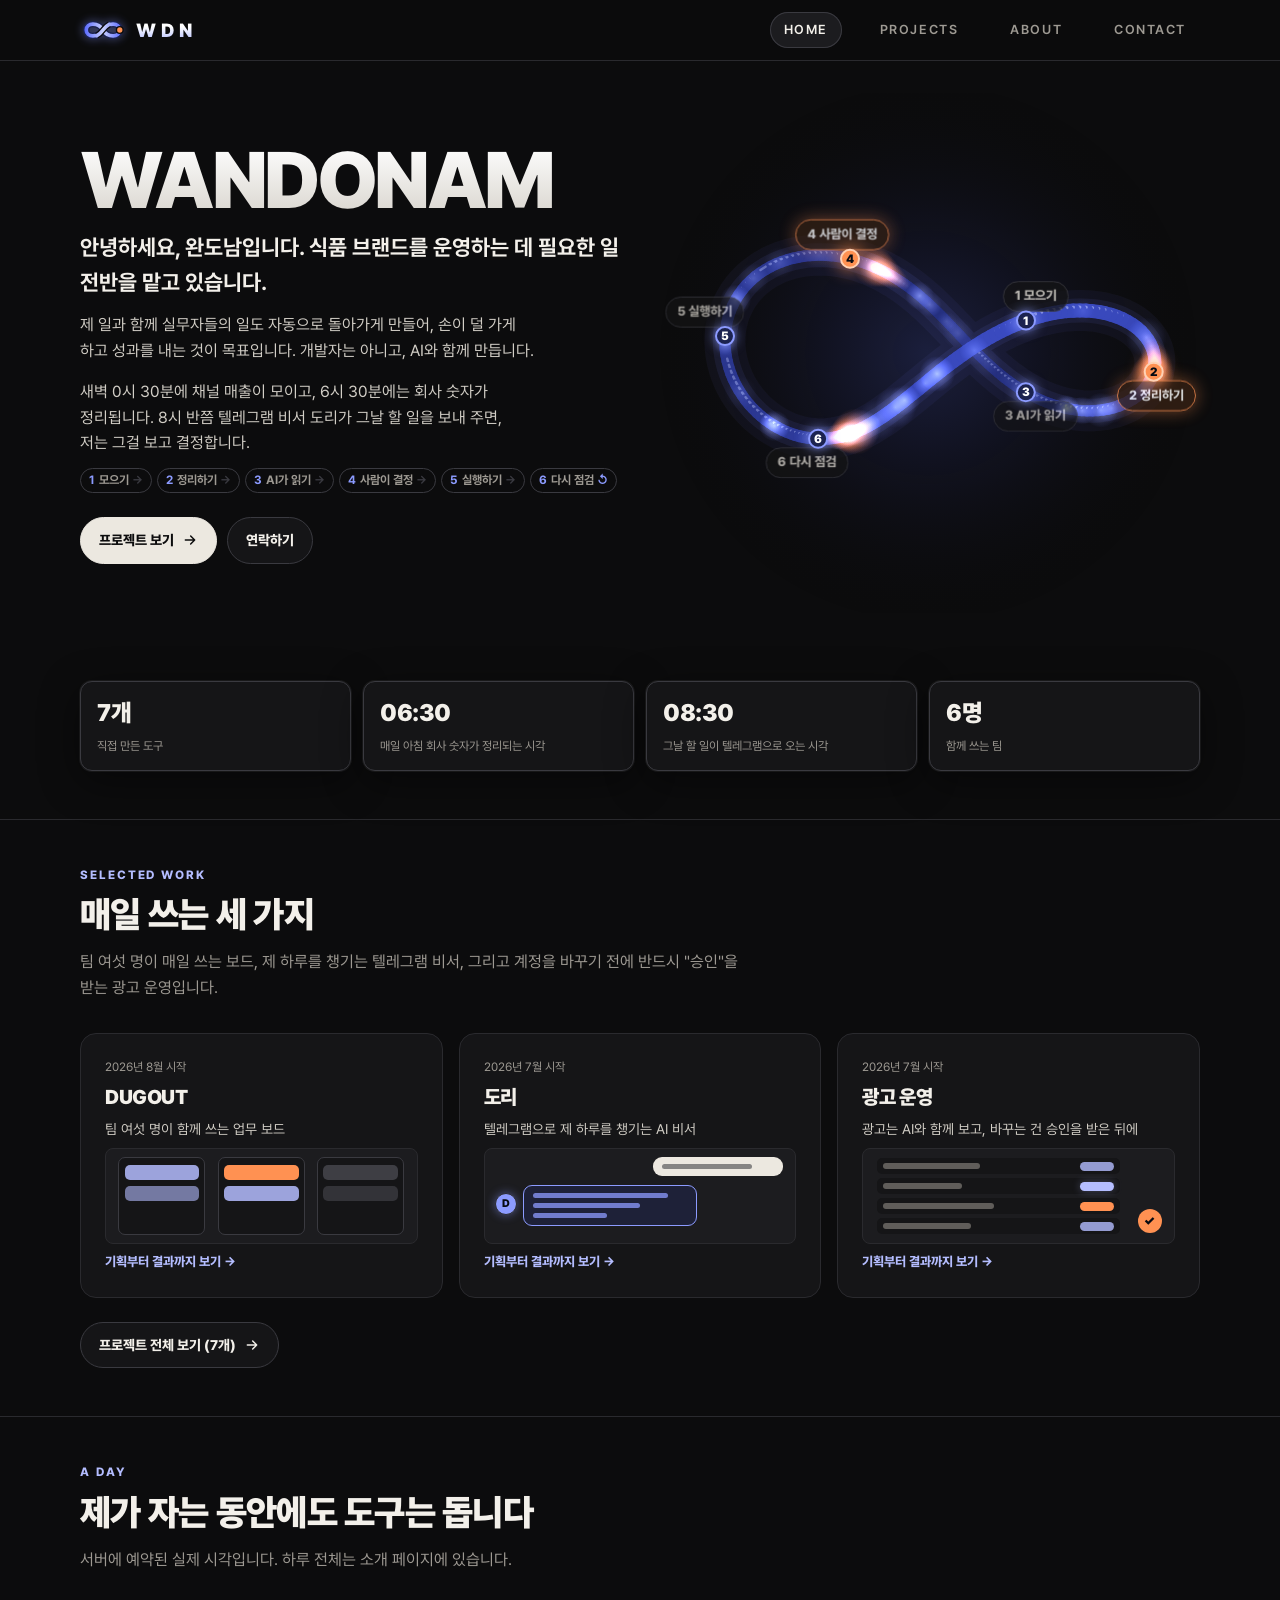
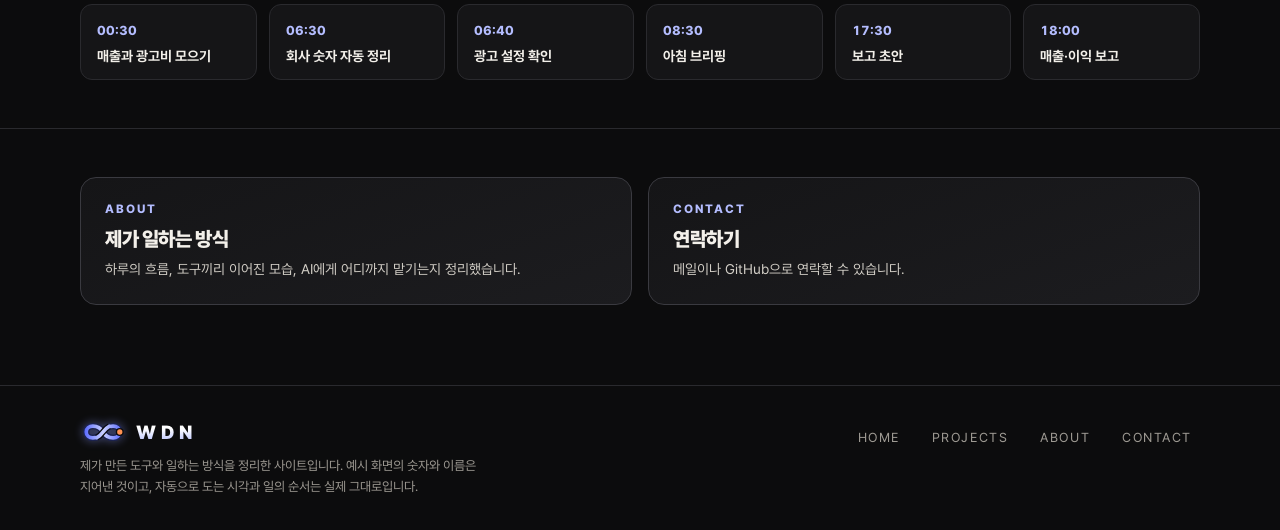
==== index.html @ c0c51a5b "메뉴와 섹션 표지, 단계 표지를 영어로 Co-Authored-By: Claude Fable 5.2 <noreply@anthropic.com>" ====
<!doctype html>
<html lang="ko">
<head>
<meta charset="utf-8">
<meta name="viewport" content="width=device-width, initial-scale=1">
<title>WANDONAM · 완도남</title>
<meta name="description" content="식품 브랜드의 운영 전반을 맡아, AI와 함께 실무자들의 일을 자동으로 돌아가게 만드는 완도남입니다">
<meta property="og:title" content="WANDONAM · 완도남">
<meta property="og:description" content="식품 브랜드의 운영 전반을 맡아, AI와 함께 실무자들의 일을 자동으로 돌아가게 만드는 완도남입니다">
<meta property="og:type" content="website">
<meta property="og:locale" content="ko_KR">
<meta name="theme-color" content="#0C0C0D">
<meta name="robots" content="noindex, nofollow">
<link rel="icon" href="data:image/svg+xml,%3Csvg%20xmlns%3D%22%68ttp%3A%2F%2Fwww%2Ew3%2Eorg%2F2000%2Fsvg%22%20viewBox%3D%220%20-7%2040%2038%22%3E%3Cpath%20d%3D%22M20%2012%20C24%205.2%2034.6%205.2%2034.6%2012%20C34.6%2018.8%2024%2018.8%2020%2012%20C16%205.2%205.4%205.2%205.4%2012%20C5.4%2018.8%2016%2018.8%2020%2012%20Z%22%20fill%3D%22none%22%20stroke%3D%22%237E8CFF%22%20stroke-width%3D%225%22%20stroke-linejoin%3D%22round%22%2F%3E%3Cpath%20d%3D%22M14.6%2016.9%20C17%2015.6%2018.6%2014%2020%2012%20C21.4%2010%2023%208.4%2025.4%207.1%22%20fill%3D%22none%22%20stroke%3D%22%230C0C0D%22%20stroke-width%3D%227%22%2F%3E%3Cpath%20d%3D%22M14.6%2016.9%20C17%2015.6%2018.6%2014%2020%2012%20C21.4%2010%2023%208.4%2025.4%207.1%22%20fill%3D%22none%22%20stroke%3D%22%23AEB8FF%22%20stroke-width%3D%225%22%20stroke-linecap%3D%22round%22%2F%3E%3Ccircle%20cx%3D%2234.6%22%20cy%3D%2212%22%20r%3D%224%22%20fill%3D%22%23FF9152%22%2F%3E%3C%2Fsvg%3E">
<link rel="stylesheet" href="assets/site.css">
</head>
<body>
<script>document.documentElement.classList.add('js');</script>
<a class="skip" href="#main">본문으로 건너뛰기</a>
<header class="top">
  <div class="wrap">
    <a class="logo" href="index.html" aria-label="WDN 홈"><span class="logo-mark"><svg class="mark" viewBox="0 0 40 24" aria-hidden="true" focusable="false"><defs><linearGradient id="lgh" x1="4" y1="0" x2="36" y2="0" gradientUnits="userSpaceOnUse"><stop offset="0" stop-color="#5B6BFF"/><stop offset=".5" stop-color="#C9D0FF"/><stop offset="1" stop-color="#5B6BFF"/></linearGradient></defs><path d="M20 12 C24 5.2 34.6 5.2 34.6 12 C34.6 18.8 24 18.8 20 12 C16 5.2 5.4 5.2 5.4 12 C5.4 18.8 16 18.8 20 12 Z" fill="none" stroke="#1C2350" stroke-width="5.6" stroke-linejoin="round"/><path d="M20 12 C24 5.2 34.6 5.2 34.6 12 C34.6 18.8 24 18.8 20 12 C16 5.2 5.4 5.2 5.4 12 C5.4 18.8 16 18.8 20 12 Z" fill="none" stroke="url(#lgh)" stroke-width="3.2" stroke-linejoin="round"/><path d="M14.6 16.9 C17 15.6 18.6 14 20 12 C21.4 10 23 8.4 25.4 7.1" fill="none" stroke="#0C0C0D" stroke-width="5.4" stroke-linecap="butt"/><path d="M14.6 16.9 C17 15.6 18.6 14 20 12 C21.4 10 23 8.4 25.4 7.1" fill="none" stroke="url(#lgh)" stroke-width="3.2" stroke-linecap="round"/><circle class="dot" cx="34.6" cy="12" r="2.9" fill="#FF9152" stroke="#0C0C0D" stroke-width="1.2"/></svg></span><b class="logo-word">WDN</b></a>
    <button class="nav-toggle" id="navToggle" type="button" aria-label="메뉴 열기" aria-expanded="false" aria-controls="siteNav"><span></span><span></span><span></span></button>
    <nav class="site-nav" id="siteNav" aria-label="사이트 메뉴"><a href="index.html" aria-current="page" lang="en">HOME</a><a href="projects.html" lang="en">PROJECTS</a><a href="about.html" lang="en">ABOUT</a><a href="contact.html" lang="en">CONTACT</a></nav>
  </div>
</header>
<main id="main">

<section class="home-hero">
  <div class="wrap">
    <div>
      <h1>WANDONAM</h1>
      <p class="hero-sub">안녕하세요, 완도남입니다. 식품 브랜드를 운영하는 데 필요한 일 전반을 맡고 있습니다.</p>
      <p class="hero-goal">제 일과 함께 실무자들의 일도 자동으로 돌아가게 만들어, 손이 덜 가게 하고 성과를 내는 것이 목표입니다. 개발자는 아니고, AI와 함께 만듭니다.</p>
      <p class="lede">새벽 0시 30분에 채널 매출이 모이고, 6시 30분에는 회사 숫자가 정리됩니다. 8시 반쯤 텔레그램 비서 도리가 그날 할 일을 보내 주면, 저는 그걸 보고 결정합니다.</p>
      <div class="loop-steps" aria-label="일의 순환 단계"><span><b>1</b>모으기</span><span><b>2</b>정리하기</span><span><b>3</b>AI가 읽기</span><span><b>4</b>사람이 결정</span><span><b>5</b>실행하기</span><span><b>6</b>다시 점검</span></div>
      <div class="btn-row">
        <a class="cta pri" href="projects.html">프로젝트 보기 <svg viewBox="0 0 24 24"><path d="M5 12h14M13 6l6 6-6 6"/></svg></a>
        <a class="cta" href="contact.html">연락하기</a>
      </div>
    </div>
    <div class="loop-stage" id="loopStage">
      <svg class="loop-fallback" viewBox="0 0 600 360" role="img" aria-label="일이 끊기지 않고 도는 무한 루프">
  <defs><linearGradient id="lg" x1="0" x2="1"><stop offset="0" stop-color="#5B6BFF"/><stop offset=".5" stop-color="#B9C2FF"/><stop offset="1" stop-color="#5B6BFF"/></linearGradient>
  <radialGradient id="rg"><stop offset="0" stop-color="rgba(90,110,255,.35)"/><stop offset="1" stop-color="rgba(90,110,255,0)"/></radialGradient></defs>
  <ellipse cx="300" cy="180" rx="280" ry="150" fill="url(#rg)"/>
  <path d="M300 180 C 360 90, 520 90, 520 180 C 520 270, 360 270, 300 180 C 240 90, 80 90, 80 180 C 80 270, 240 270, 300 180 Z" fill="none" stroke="#1C2350" stroke-width="30" stroke-linejoin="round"/>
  <path d="M300 180 C 360 90, 520 90, 520 180 C 520 270, 360 270, 300 180 C 240 90, 80 90, 80 180 C 80 270, 240 270, 300 180 Z" fill="none" stroke="url(#lg)" stroke-width="10" stroke-linejoin="round"/>
  <circle cx="520" cy="180" r="9" fill="#FF9152"/>
  <g font-size="15" font-weight="800" fill="#C8CFDD" text-anchor="middle"><text x="430" y="92">모으기</text><text x="555" y="250">정리하기</text><text x="430" y="292">AI가 읽기</text><text x="170" y="92">사람이 결정</text><text x="48" y="250">실행하기</text><text x="170" y="292">다시 점검</text></g>
</svg>
      <canvas id="loopCanvas" aria-hidden="true"></canvas>
      <span class="loop-label" aria-hidden="true">1 모으기</span><span class="loop-dot" data-i="0" aria-hidden="true">1</span><span class="loop-label" aria-hidden="true">2 정리하기</span><span class="loop-dot" data-i="1" aria-hidden="true">2</span><span class="loop-label" aria-hidden="true">3 AI가 읽기</span><span class="loop-dot" data-i="2" aria-hidden="true">3</span><span class="loop-label" aria-hidden="true">4 사람이 결정</span><span class="loop-dot" data-i="3" aria-hidden="true">4</span><span class="loop-label" aria-hidden="true">5 실행하기</span><span class="loop-dot" data-i="4" aria-hidden="true">5</span><span class="loop-label" aria-hidden="true">6 다시 점검</span><span class="loop-dot" data-i="5" aria-hidden="true">6</span>
    </div>
  </div>
</section>
<section class="sec tight"><div class="wrap">
  <div class="stats glow reveal">
    <div class="stat"><b>7개</b><span>직접 만든 도구</span></div>
    <div class="stat"><b>06:30</b><span>매일 아침 회사 숫자가 정리되는 시각</span></div>
    <div class="stat"><b>08:30</b><span>그날 할 일이 텔레그램으로 오는 시각</span></div>
    <div class="stat"><b>6명</b><span>함께 쓰는 팀</span></div>
  </div>
</div></section>
<section class="sec tight"><div class="wrap">
  <div class="sec-head"><div class="kicker" lang="en">SELECTED WORK</div><h2>매일 쓰는 세 가지</h2><p>팀 여섯 명이 매일 쓰는 보드, 제 하루를 챙기는 텔레그램 비서, 그리고 계정을 바꾸기 전에 반드시 "승인"을 받는 광고 운영입니다.</p></div>
  <div class="pgrid"><a class="pcard reveal" href="projects/dugout.html">
  <div class="pc-top"><span class="when">2026년 8월 시작</span></div>
  <h3>DUGOUT</h3><p>팀 여섯 명이 함께 쓰는 업무 보드</p>
  <div class="mini-fig" aria-hidden="true"><div class="mf mf-dg"><span class="col"></span><span class="col"></span><span class="col"></span><span class="cd c1"></span><span class="cd c2"></span><span class="cd c3"></span><span class="cd c4"></span><span class="cd mv"></span><span class="cd nw"></span></div></div>
  <span class="go">기획부터 결과까지 보기 →</span>
</a>
<a class="pcard reveal" href="projects/dori.html">
  <div class="pc-top"><span class="when">2026년 7월 시작</span></div>
  <h3>도리</h3><p>텔레그램으로 제 하루를 챙기는 AI 비서</p>
  <div class="mini-fig" aria-hidden="true"><div class="mf mf-dori"><div class="b me"><i style="width:80%"></i></div><span class="av">D</span><div class="dots"><span></span><span></span><span></span></div><div class="b dr"><i class="l1"></i><i class="l2"></i><i class="l3"></i></div></div></div>
  <span class="go">기획부터 결과까지 보기 →</span>
</a>
<a class="pcard reveal" href="projects/ads.html">
  <div class="pc-top"><span class="when">2026년 7월 시작</span></div>
  <h3>광고 운영</h3><p>광고는 AI와 함께 보고, 바꾸는 건 승인을 받은 뒤에</p>
  <div class="mini-fig" aria-hidden="true"><div class="mf mf-ads"><div class="scan"></div><div class="ar"><i></i><span class="ch c-keep"></span></div><div class="ar"><i style="width:34%"></i><span class="ch c-win"></span></div><div class="ar"><i style="width:48%"></i><span class="ch c-rev"></span></div><div class="ar"><i style="width:38%"></i><span class="ch c-keep"></span></div><span class="ok">✓</span></div></div>
  <span class="go">기획부터 결과까지 보기 →</span>
</a></div>
  <div class="btn-row"><a class="cta" href="projects.html">프로젝트 전체 보기 (7개) <svg viewBox="0 0 24 24"><path d="M5 12h14M13 6l6 6-6 6"/></svg></a></div>
</div></section>
<section class="sec tight"><div class="wrap">
  <div class="sec-head"><div class="kicker" lang="en">A DAY</div><h2>제가 자는 동안에도 도구는 돕니다</h2><p>서버에 예약된 실제 시각입니다. 하루 전체는 소개 페이지에 있습니다.</p></div>
  <div class="day-strip"><div class="reveal"><span class="t">00:30</span><div class="w">매출과 광고비 모으기</div></div><div class="reveal"><span class="t">06:30</span><div class="w">회사 숫자 자동 정리</div></div><div class="reveal"><span class="t">06:40</span><div class="w">광고 설정 확인</div></div><div class="reveal"><span class="t">08:30</span><div class="w">아침 브리핑</div></div><div class="reveal"><span class="t">17:30</span><div class="w">보고 초안</div></div><div class="reveal"><span class="t">18:00</span><div class="w">매출·이익 보고</div></div></div>
</div></section>
<section class="sec tight"><div class="wrap">
  <div class="cta-band">
    <a class="reveal" href="about.html"><div class="kicker" lang="en">ABOUT</div><h3>제가 일하는 방식</h3><p>하루의 흐름, 도구끼리 이어진 모습, AI에게 어디까지 맡기는지 정리했습니다.</p></a>
    <a class="reveal" href="contact.html"><div class="kicker" lang="en">CONTACT</div><h3>연락하기</h3><p>메일이나 GitHub으로 연락할 수 있습니다.</p></a>
  </div>
</div></section>
</main>
<footer class="site-foot">
  <div class="wrap">
    <div><a class="logo" href="index.html" aria-label="WDN 홈"><span class="logo-mark"><svg class="mark" viewBox="0 0 40 24" aria-hidden="true" focusable="false"><defs><linearGradient id="lgf" x1="4" y1="0" x2="36" y2="0" gradientUnits="userSpaceOnUse"><stop offset="0" stop-color="#5B6BFF"/><stop offset=".5" stop-color="#C9D0FF"/><stop offset="1" stop-color="#5B6BFF"/></linearGradient></defs><path d="M20 12 C24 5.2 34.6 5.2 34.6 12 C34.6 18.8 24 18.8 20 12 C16 5.2 5.4 5.2 5.4 12 C5.4 18.8 16 18.8 20 12 Z" fill="none" stroke="#1C2350" stroke-width="5.6" stroke-linejoin="round"/><path d="M20 12 C24 5.2 34.6 5.2 34.6 12 C34.6 18.8 24 18.8 20 12 C16 5.2 5.4 5.2 5.4 12 C5.4 18.8 16 18.8 20 12 Z" fill="none" stroke="url(#lgf)" stroke-width="3.2" stroke-linejoin="round"/><path d="M14.6 16.9 C17 15.6 18.6 14 20 12 C21.4 10 23 8.4 25.4 7.1" fill="none" stroke="#0C0C0D" stroke-width="5.4" stroke-linecap="butt"/><path d="M14.6 16.9 C17 15.6 18.6 14 20 12 C21.4 10 23 8.4 25.4 7.1" fill="none" stroke="url(#lgf)" stroke-width="3.2" stroke-linecap="round"/><circle class="dot" cx="34.6" cy="12" r="2.9" fill="#FF9152" stroke="#0C0C0D" stroke-width="1.2"/></svg></span><b class="logo-word">WDN</b></a>
      <p style="margin-top:10px">제가 만든 도구와 일하는 방식을 정리한 사이트입니다. 예시 화면의 숫자와 이름은 지어낸 것이고, 자동으로 도는 시각과 일의 순서는 실제 그대로입니다.</p></div>
    <nav class="fl" aria-label="바닥 메뉴"><a href="index.html" lang="en">HOME</a><a href="projects.html" lang="en">PROJECTS</a><a href="about.html" lang="en">ABOUT</a><a href="contact.html" lang="en">CONTACT</a></nav>
  </div>
</footer>
<script src="assets/site.js"></script>
<script src="assets/loop.js"></script>
</body>
</html>
---- assets/site.css ----
:root{--r-lg:16px;--r-md:12px;--r-sm:8px;--s1:4px;--s2:8px;--s3:12px;--s4:16px;--s5:24px;--s6:32px;--s7:48px;--s8:80px;--mono:ui-monospace,"Cascadia Mono",Consolas,"D2Coding",monospace}
*{box-sizing:border-box}
html{scroll-behavior:smooth;scroll-padding-top:72px}
body{margin:0;background:var(--bg);color:var(--ink);font-family:"Pretendard","Apple SD Gothic Neo","Malgun Gothic",sans-serif;font-size:16px;line-height:1.6;-webkit-text-size-adjust:100%;overflow-x:hidden;word-break:keep-all;overflow-wrap:break-word}
svg text{font-family:"Pretendard","Apple SD Gothic Neo","Malgun Gothic",sans-serif}
p{margin:0}
h1,h2,h3,h4{margin:0;line-height:1.25;letter-spacing:-.02em}
.wrap{max-width:1160px;margin:0 auto;padding:0 20px}
.top{position:sticky;top:0;z-index:30;background:var(--bg);border-bottom:1px solid var(--line)}
.top .wrap{display:flex;align-items:center;gap:var(--s5);height:60px}
.logo{display:flex;align-items:center;gap:10px;text-decoration:none;color:var(--ink)}
.logo-mark{width:26px;height:26px;border-radius:7px;background:var(--ink);display:grid;place-items:center}
.logo-mark i{width:10px;height:10px;border:2px solid var(--bg);border-radius:2px;display:block}
.logo b{font-weight:900;letter-spacing:.12em;font-size:15px}
.top nav{display:flex;gap:var(--s5);margin-left:auto;font-size:14px}
.top nav a{color:var(--muted);text-decoration:none;font-weight:600}
.top nav a:hover{color:var(--ink)}
.stats{display:grid;grid-template-columns:repeat(4,1fr);gap:var(--s3);margin-top:var(--s6)}
.stat{background:var(--surface);border:1px solid var(--line);border-radius:var(--r-md);padding:var(--s3) var(--s4)}
.stat b{display:block;font-size:24px;font-weight:900;letter-spacing:-.02em}
.stat span{font-size:12px;color:var(--muted)}
.fig{background:var(--surface);border:1px solid var(--line);border-radius:var(--r-lg);box-shadow:var(--shadow);padding:var(--s4);margin:0}
.fig svg{display:block;width:100%;height:auto}
.figcap{font-size:13px;color:var(--muted);margin-top:var(--s3);text-align:center}
.mini{display:none}
@media (max-width:640px){.stats{grid-template-columns:1fr 1fr}.fig .big{display:none}.fig .mini{display:grid}}
.mini{grid-template-columns:repeat(3,1fr);gap:8px}
.mini div{background:var(--surface-2);border:1px solid var(--line);border-radius:var(--r-sm);padding:10px 6px;text-align:center;font-size:13px;font-weight:800;line-height:1.3}
.mini div span{display:block;font-size:12px;font-weight:500;color:var(--muted);margin-top:2px}
.mini .score{grid-column:1/-1;background:var(--ink);color:var(--bg);border-color:var(--ink)}
.mini .score span{color:var(--bg);opacity:.75}
.mini .field{border-style:solid;border-color:var(--brand);background:var(--brand-soft)}
.mini .boss{background:var(--human);border-color:var(--human);color:var(--human-ink)}
.mini .boss span{color:var(--human-ink);opacity:.85}
.mini .dori{border-color:var(--brand);border-width:2px}
.sec{padding:var(--s8) 0;border-top:1px solid var(--line)}
.sec-head{max-width:680px;margin-bottom:var(--s6)}
.kicker{font-size:13px;font-weight:800;color:var(--brand);margin-bottom:var(--s3);letter-spacing:.02em}
.sec-head h2{font-size:clamp(26px,3.6vw,36px);font-weight:900;margin-bottom:var(--s3)}
.sec-head p{color:var(--muted);font-size:16px}
.card{background:var(--surface);border:1px solid var(--line);border-radius:var(--r-lg);box-shadow:var(--shadow)}
.legend{display:flex;flex-wrap:wrap;gap:var(--s2) var(--s4);font-size:13px;color:var(--muted);margin-bottom:var(--s4)}
.legend span{display:inline-flex;align-items:center;gap:6px}
.dot{width:10px;height:10px;border-radius:50%;display:inline-block;flex:none}
.d-auto{background:var(--auto)}
.d-ai{background:var(--brand)}
.d-hu{background:var(--human)}
.who-grid{display:grid;grid-template-columns:repeat(4,1fr);gap:var(--s4)}
.who-card{padding:var(--s5)}
.who-card .n{font-family:var(--mono);font-size:12px;font-weight:800;color:var(--brand)}
.who-card h3{font-size:18px;margin:var(--s2) 0}
.who-card p{font-size:14px;color:var(--muted)}
@media (max-width:960px){.who-grid{grid-template-columns:1fr 1fr}}
@media (max-width:560px){.who-grid{grid-template-columns:1fr}}
.day{padding:var(--s5)}
.track{position:relative;height:64px;margin:4px 8px var(--s5)}
.track .bar{position:absolute;left:0;right:0;top:28px;height:8px;border-radius:99px;background:var(--surface-2);border:1px solid var(--line)}
.track .h{position:absolute;top:44px;font-family:var(--mono);font-size:12px;color:var(--muted);transform:translateX(-50%)}
.track .ev{position:absolute;top:23px;width:18px;height:18px;margin-left:-9px;border-radius:50%;border:3px solid var(--surface);background:var(--auto);box-shadow:0 0 0 1px var(--line-2)}
.track .ev.ai{background:var(--brand)}
.track .ev.hu{background:var(--human)}
.track .tick{position:absolute;left:37.5%;right:29.2%;top:8px;height:10px;background:repeating-linear-gradient(90deg,var(--brand) 0 2px,transparent 2px 8px);opacity:.5}
.track .tick-lb{position:absolute;left:37.5%;top:-14px;font-size:12px;color:var(--brand);font-weight:700}
.bands{display:grid;grid-template-columns:repeat(4,1fr);gap:var(--s3)}
.band h3{font-size:13px;color:var(--muted);font-weight:800;margin-bottom:var(--s2)}
.ev-card{background:var(--surface-2);border-radius:var(--r-sm);padding:10px 12px;margin-bottom:var(--s2);border-left:3px solid var(--auto)}
.ev-card.ai{border-left-color:var(--brand)}
.ev-card.hu{border-left-color:var(--human)}
.ev-card .t{font-family:var(--mono);font-weight:800;font-size:13px}
.ev-card .w{font-size:14px;font-weight:700;line-height:1.4}
.ev-card .s{font-size:12px;color:var(--muted);line-height:1.45;margin-top:2px}
.weekly{display:grid;grid-template-columns:repeat(3,1fr);gap:var(--s3);margin-top:var(--s2)}
@media (max-width:960px){.bands{grid-template-columns:1fr 1fr}}
@media (max-width:560px){.bands,.weekly{grid-template-columns:1fr}.track .h.mid{display:none}.track .tick-lb{left:22%}}
.block-t{font-size:13px;font-weight:800;color:var(--muted);margin:0 0 var(--s3);display:flex;align-items:center;gap:var(--s2)}
.note{font-size:13px;color:var(--muted);margin-top:var(--s3);background:var(--surface-2);border-radius:var(--r-sm);padding:10px 12px}
.sub-row{display:grid;grid-template-columns:1.4fr 1fr;gap:var(--s5);margin-top:var(--s6)}
.keys{list-style:none;margin:0;padding:0;display:grid;gap:var(--s2)}
.keys li{display:grid;grid-template-columns:44px 1fr;gap:var(--s2);align-items:start;font-size:14px;padding:10px 12px;border:1px solid var(--line);border-radius:var(--r-sm)}
.keys li b{font-size:12px;font-weight:800;border-radius:6px;padding:2px 0;text-align:center}
.keys .k-auto b{background:var(--auto-soft);color:var(--auto);border:1px solid var(--line-2)}
.keys .k-ai b{background:var(--brand-soft);color:var(--brand)}
.keys .k-hu b{background:var(--human-soft);color:var(--human)}
@media (max-width:1100px){.sub-row{grid-template-columns:1fr}}
.flow{display:flex;flex-direction:column;gap:18px}
.node{position:relative;display:grid;grid-template-columns:28px 1fr;gap:10px;align-items:center;background:var(--surface);border:1px solid var(--line-2);border-radius:var(--r-sm);padding:9px 12px;font-size:14px;font-weight:700;line-height:1.35}
.node .ic{width:28px;height:28px;border-radius:7px;display:grid;place-items:center;background:var(--auto-soft);border:1px solid var(--line-2)}
.node .ic svg{width:16px;height:16px;fill:none;stroke:var(--auto);stroke-width:2;stroke-linecap:round;stroke-linejoin:round}
.node.ai .ic{background:var(--brand-soft);border-color:transparent}
.node.ai .ic svg{stroke:var(--brand)}
.node.hu{border-color:var(--human);background:var(--human-soft)}
.node.hu .ic{background:var(--human);border-color:transparent}
.node.hu .ic svg{stroke:var(--human-ink)}
.node.io{border-style:dashed;background:transparent}
.node.io .ic{background:transparent;border-style:dashed}
.node small{display:block;font-size:12px;font-weight:500;color:var(--muted)}
.node:not(:last-child)::after{content:"";position:absolute;left:25px;bottom:-17px;width:2px;height:16px;background:repeating-linear-gradient(180deg,var(--brand) 0 4px,transparent 4px 8px);background-size:2px 8px;animation:fy 1s linear infinite}
@keyframes fy{to{background-position:0 8px}}
.mock{border:1px solid var(--line-2);border-radius:var(--r-md);background:var(--surface);overflow:hidden;box-shadow:var(--shadow);font-size:13px}
.mock-bar{display:flex;align-items:center;gap:var(--s2);padding:9px 12px;border-bottom:1px solid var(--line);background:var(--surface-2);font-size:12px;font-weight:700;color:var(--ink-2)}
.mock-bar .dots{display:flex;gap:5px;flex:none}
.mock-bar .dots i{width:9px;height:9px;border-radius:50%;background:var(--line-2);display:block}
.mock-bar .ttl{flex:1;min-width:0;white-space:nowrap;overflow:hidden;text-overflow:ellipsis}
.fake{font-size:12px;font-weight:700;color:var(--muted);border:1px dashed var(--muted);border-radius:6px;padding:0 6px;white-space:nowrap;flex:none}
.mock-body{padding:var(--s3)}
.chat{padding:var(--s3);display:grid;gap:var(--s2);background:var(--surface-2)}
.bub{max-width:90%;background:var(--surface);border:1px solid var(--line);border-radius:12px 12px 12px 4px;padding:8px 11px;font-size:13px;line-height:1.5}
.bub.me{justify-self:end;background:var(--brand);color:var(--brand-ink);border-color:transparent;border-radius:12px 12px 4px 12px}
.bub .who{font-size:12px;font-weight:800;color:var(--brand);display:block;margin-bottom:2px}
.bub ol{margin:4px 0 0;padding-left:18px}
.req{width:100%;border-collapse:collapse;margin:6px 0 2px;font-size:12.5px}
.req td{border-top:1px solid var(--line);padding:4px}
.req td:first-child{font-weight:800;color:var(--muted);white-space:nowrap;width:1%}
.slack{padding:var(--s3);display:grid;gap:var(--s3)}
.msg{display:grid;grid-template-columns:30px 1fr;gap:9px}
.av{width:30px;height:30px;border-radius:7px;background:var(--surface-2);border:1px solid var(--line);display:grid;place-items:center;font-size:12px;font-weight:800;color:var(--muted)}
.av.bot{background:var(--brand);border-color:var(--brand);color:var(--brand-ink)}
.msg .nm{font-weight:800;font-size:13px}
.msg .nm span{font-weight:500;color:var(--muted);font-size:12px;margin-left:5px}
.msg p{font-size:13px;line-height:1.5;margin-top:1px}
.conf{display:inline-block;font-size:12px;font-weight:800;color:var(--brand);background:var(--brand-soft);border-radius:5px;padding:0 6px;margin-top:4px}
.conf.lo{color:var(--human);background:var(--human-soft)}
.thread{border-left:2px solid var(--line);padding-left:10px;margin-left:15px;display:grid;gap:var(--s2)}
.col{background:var(--surface-2);border-radius:var(--r-sm);padding:7px}
.col h5{margin:0 0 6px;font-size:12px;color:var(--muted)}
.map{padding:var(--s5)}
.map svg{width:100%;height:auto;display:block}
.map .m-mobile{display:none}
@media (max-width:760px){.map .m-desk{display:none}.map .m-mobile{display:block}.map{padding:10px 6px}}
.flowline{stroke-dasharray:6 6;animation:dash 1.1s linear infinite}
@keyframes dash{to{stroke-dashoffset:-12}}
.rules{display:grid;grid-template-columns:repeat(3,1fr);gap:var(--s4)}
.rule{padding:var(--s5)}
.rule .hd{display:flex;align-items:center;gap:var(--s2);margin-bottom:var(--s3)}
.rule h3{font-size:18px}
.rule ul{margin:0;padding:0;list-style:none;display:grid;gap:var(--s3)}
.rule li{font-size:14px;font-weight:700}
.rule li span{display:block;color:var(--muted);font-size:13px;font-weight:500}
@media (max-width:960px){.rules{grid-template-columns:1fr}}
.gantt{padding:var(--s5)}
.g-scale{position:relative;height:22px;margin-bottom:var(--s2)}
.g-scale span{position:absolute;font-family:var(--mono);font-size:12px;color:var(--muted);transform:translateX(2px)}
.g-body{position:relative}
.g-grid{position:absolute;inset:0;pointer-events:none}
.g-grid i{position:absolute;top:0;bottom:0;width:1px;background:var(--line)}
.g-row{position:relative;height:42px;margin-bottom:6px}
.g-bar{position:absolute;top:19px;height:16px;border-radius:5px;background:var(--brand)}
.g-lb{position:absolute;top:0;font-size:13px;font-weight:800;white-space:nowrap}
.g-lb small{font-weight:500;color:var(--muted);font-family:var(--mono);font-size:12px;margin-left:6px}
.g-ms{display:grid;grid-template-columns:repeat(4,1fr);gap:var(--s3);margin-top:var(--s5)}
.g-ms div{background:var(--surface-2);border-radius:var(--r-sm);padding:10px 12px;font-size:13px}
.g-ms .d{font-family:var(--mono);font-weight:800;color:var(--brand);font-size:12px;display:block}
@media (max-width:760px){.g-ms{grid-template-columns:1fr 1fr}}
@media (max-width:420px){.g-ms{grid-template-columns:1fr}}
@media (prefers-reduced-motion: reduce){html{scroll-behavior:auto}.flowline,.node::after{animation:none!important}}
.outs{display:grid;grid-template-columns:1fr 1fr;gap:var(--s4);align-items:start}
.outs.one{grid-template-columns:1fr}
@media (max-width:1100px){.outs{grid-template-columns:1fr}}
.out-cap{font-size:12px;color:var(--muted);margin-top:6px}
.tw{overflow-x:auto;-webkit-overflow-scrolling:touch}
.otbl{width:100%;border-collapse:collapse;font-size:13px;min-width:300px}
.otbl th{font-size:12px;color:var(--muted);font-weight:800;text-align:right;padding:6px 8px;border-bottom:1px solid var(--line-2);white-space:nowrap}
.otbl th:first-child,.otbl td:first-child{text-align:left}
.otbl td{text-align:right;padding:6px 8px;border-bottom:1px solid var(--line);white-space:nowrap;font-variant-numeric:tabular-nums}
.otbl tr.sum td{font-weight:800;border-bottom:0;border-top:1px solid var(--line-2)}
.up{color:var(--brand);font-weight:700}
.dn{color:var(--human);font-weight:700}
.tag{display:inline-block;font-size:11px;font-weight:800;border-radius:5px;padding:0 6px}
.tag.keep{background:var(--brand-soft);color:var(--brand)}
.tag.watch{background:var(--human-soft);color:var(--human)}
.txt{font-size:13px;line-height:1.6;white-space:normal}
.txt b{font-weight:800}
.txt .h{font-weight:800;display:block;margin-top:6px}
.txt .h:first-child{margin-top:0}
.txt .li{display:block;padding-left:12px;text-indent:-12px}
.txt .mut{color:var(--muted)}
.kp{display:grid;grid-template-columns:repeat(4,1fr);gap:6px;margin-bottom:8px}
.kp div{background:var(--surface-2);border-radius:var(--r-sm);padding:7px 8px}
.kp span{display:block;font-size:11px;color:var(--muted);font-weight:700}
.kp b{font-size:15px;font-variant-numeric:tabular-nums}
@media (max-width:420px){.kp{grid-template-columns:1fr 1fr}}
.goal{background:var(--surface-2);border-radius:var(--r-sm);padding:8px 10px;font-size:12px}
.goal .gb{position:relative;height:8px;background:var(--line);border-radius:9px;margin:6px 0;overflow:hidden}
.goal .gb i{position:absolute;left:0;top:0;bottom:0;background:var(--brand);border-radius:9px}
.goal .gb em{position:absolute;top:-2px;bottom:-2px;width:2px;background:var(--human)}
.ins-list{display:grid;gap:6px;margin-top:8px}
.ins-i{background:var(--brand-soft);border-radius:var(--r-sm);padding:7px 9px;font-size:12.5px;line-height:1.5}
.ins-i b{color:var(--brand)}
.ins-i.r b{color:var(--human)}
.ins-i.r{background:var(--human-soft)}
.bar-svg{width:100%;height:auto;display:block;max-height:150px;margin-bottom:6px}
.rk-row{display:grid;grid-template-columns:30px 26px 1fr auto;gap:8px;align-items:center;padding:6px 0;border-top:1px solid var(--line);font-size:12px}
.rk-row .n{font-weight:900;font-size:13px}
.rk-row .im{width:26px;height:26px;border-radius:6px;background:var(--surface-2);border:1px solid var(--line)}
.rk-row .nm b{display:block;font-size:12.5px}
.rk-row .nm span{color:var(--muted);font-size:11.5px}
.rk-row .mv{font-weight:800;font-size:12px}
.ana{display:grid;grid-template-columns:1fr 1fr;gap:6px}
.ana div{background:var(--surface-2);border-radius:var(--r-sm);padding:8px 10px;font-size:12.5px}
.ana b{display:block;font-size:12px;color:var(--muted);margin-bottom:2px}
.ana ol{margin:0;padding-left:16px}
@media (max-width:420px){.ana{grid-template-columns:1fr}}
.rule-note{font-size:12px;color:var(--muted);border:1px dashed var(--line-2);border-radius:var(--r-sm);padding:8px 10px;margin-top:8px}
.stack{display:grid;gap:var(--s3)}
:root{
  
  --bg:#0C0C0D; --surface:#151517; --surface-2:#1C1C1F; --ink:#F3F0EA; --ink-2:#D2CEC6; --muted:#9E9A93; --line:#2A2A2E; --line-2:#3A3A40;
  --brand:#B4BDFF; --brand-hi:#C9D0FF; --brand-soft:#1E2138; --brand-ink:#0C0C0D; --brand-glow:rgba(180,189,255,.3);
  --btn:#ECE8E0; --btn-hi:#FFFFFF; --btn-press:#D6D1C7; --btn-ink:#0C0C0D; --me:#ECE8E0;
  --ai:#8C9BFF; --ai-soft:#1E2138; --ai-ink:#070A12; --ai-glow:rgba(140,155,255,.45); --loop-blue:#8C9BFF;
  --human:#FF9152; --human-soft:#3A2416; --human-ink:#070A12;
  --auto:#9E9A93; --auto-soft:#1C1C1F;
  --glow:0 0 0 1px rgba(255,255,255,.06),0 10px 40px rgba(0,0,0,.45);
  --shadow:0 1px 2px rgba(0,0,0,.5),0 8px 28px rgba(0,0,0,.4);
  --top-bg:rgba(12,12,13,.82); --wash:rgba(255,255,255,.035); --title-a:#FFFFFF; --title-b:#D9D5CE;
  --label-bg:rgba(21,21,23,.86); --btn-glow:none; --pt-glow:none; --bul:var(--muted);
  --flow:#6E6B66; --flow-op:1; --box-line:#4A4A51; --well:var(--surface); --bar-2:#3E3E44; --bar-3:#333338;
  --hover-ring:var(--line-2); --tw-shade:rgba(0,0,0,.55); --ba-line:var(--brand); --ba-bg:var(--surface-2); --maybe-bg:var(--surface);
  --avatar-bg:var(--surface-2); --avatar-glow:none;
  color-scheme:dark;
}
body{background:var(--bg)}
a{color:inherit}
.skip{position:absolute;left:-999px;top:8px;background:var(--brand);color:var(--brand-ink);padding:6px 10px;border-radius:8px;z-index:50}
.skip:focus{left:12px}
.top{background:var(--top-bg);backdrop-filter:blur(12px);-webkit-backdrop-filter:blur(12px);border-bottom:1px solid var(--line)}
.logo-mark{background:linear-gradient(135deg,#8C9BFF,#5B6BFF);box-shadow:0 0 18px rgba(140,155,255,.55)}
.logo-mark i{border-color:#070A12}
.site-nav{display:flex;gap:4px;margin-left:auto}
.site-nav a{font-size:14px;font-weight:700;color:var(--muted);text-decoration:none;padding:8px 14px;border-radius:999px}
.site-nav a:hover{color:var(--ink);background:var(--surface)}
.site-nav a[aria-current="page"]{color:var(--ink);background:var(--surface-2);box-shadow:inset 0 0 0 1px var(--line-2)}
.nav-toggle{display:none;margin-left:auto;background:var(--surface);border:1px solid var(--line-2);color:var(--ink);border-radius:10px;width:42px;height:38px;cursor:pointer}
.nav-toggle span{display:block;width:18px;height:2px;background:var(--ink);margin:4px auto;border-radius:2px}
@media (max-width:760px){.top .wrap{flex-wrap:wrap;height:auto;min-height:60px;padding-top:10px;padding-bottom:10px;row-gap:8px}.site-nav{width:100%;margin-left:0;flex-wrap:wrap}.site-nav a{padding:7px 12px}.js .nav-toggle{display:block}.js .site-nav{display:none}.js .site-nav.open{display:flex;flex-direction:column}}
.btn-row{display:flex;flex-wrap:wrap;gap:10px;margin-top:var(--s5)}
.cta{display:inline-flex;align-items:center;gap:8px;font-weight:800;font-size:14px;text-decoration:none;border-radius:999px;padding:11px 18px;border:1px solid var(--line-2);color:var(--ink);background:var(--surface)}
.cta:hover{border-color:var(--brand)}
.cta.pri{background:var(--btn);border-color:var(--btn);color:var(--btn-ink);box-shadow:var(--btn-glow)}
.cta svg{width:16px;height:16px;fill:none;stroke:currentColor;stroke-width:2.2;stroke-linecap:round;stroke-linejoin:round}
.js .reveal{opacity:0;transform:translateY(14px);transition:opacity .6s ease,transform .6s ease}
.js .reveal.in{opacity:1;transform:none}
@media (prefers-reduced-motion: reduce){.js .reveal{opacity:1;transform:none;transition:none}}
.page-head{padding:var(--s7) 0 var(--s5);position:relative}
.page-head::before{content:"";position:absolute;inset:0 0 auto 0;height:280px;background:radial-gradient(600px 220px at 20% 0%,var(--wash),transparent 70%);pointer-events:none}
.page-head .wrap{position:relative}
.crumb{font-size:13px;color:var(--muted);margin-bottom:var(--s3)}
.crumb a{color:var(--muted)}
.page-head h1{font-size:clamp(32px,5vw,52px);font-weight:900;letter-spacing:-.03em;margin-bottom:var(--s3)}
.page-head .lead{font-size:17px;color:var(--ink-2);max-width:56ch}
.home-hero{position:relative;padding:var(--s6) 0 var(--s7);overflow:hidden}
.home-hero .wrap{display:grid;grid-template-columns:.9fr 1.1fr;gap:var(--s6);align-items:center}
.home-hero .wrap>*{min-width:0}
.home-hero h1{white-space:nowrap;font-size:clamp(40px,6.2vw,80px);font-weight:900;letter-spacing:-.045em;line-height:.95;margin:var(--s4) 0 var(--s3);background:linear-gradient(180deg,var(--title-a),var(--title-b));-webkit-background-clip:text;background-clip:text;color:transparent}
.home-hero .hero-sub{font-size:clamp(18px,2.2vw,22px);font-weight:700;margin-bottom:var(--s3)}
.home-hero .lede{color:var(--ink-2);max-width:44ch}
.loop-stage{position:relative;height:clamp(300px,46vw,520px);border-radius:var(--r-lg)}
.loop-stage canvas{position:absolute;inset:0;width:100%;height:100%;display:block}
.loop-fallback{position:absolute;inset:0;width:100%;height:100%}
.loop-stage.live .loop-fallback{display:none}
.loop-label{position:absolute;left:0;top:0;font-size:13px;font-weight:800;color:var(--ink-2);background:var(--label-bg);border:1px solid var(--line-2);border-radius:999px;padding:4px 11px;white-space:nowrap;transition:color .25s,border-color .25s,box-shadow .25s,background .25s;will-change:transform}
.loop-label.on{color:#fff;border-color:var(--human);box-shadow:0 0 18px rgba(255,145,82,.55);background:rgba(58,36,22,.9)}
.loop-dot{position:absolute;left:0;top:0;width:20px;height:20px;border-radius:50%;background:#1C2350;border:2px solid var(--brand);color:#fff;font-size:12px;font-weight:900;line-height:16px;text-align:center;box-shadow:0 0 12px rgba(140,155,255,.8)}
.loop-dot.on{background:var(--human);border-color:#FFD2B5;color:#070A12;box-shadow:0 0 18px rgba(255,145,82,1)}
.loop-stage:not(.live) .loop-label,.loop-stage:not(.live) .loop-dot{display:none}
.loop-steps{display:flex;flex-wrap:wrap;gap:6px;margin-top:var(--s3)}
.loop-steps span{font-size:12px;font-weight:700;color:var(--muted);border:1px solid var(--line-2);border-radius:999px;padding:2px 10px}
.loop-steps span::after{content:" →";color:var(--line-2)}
.loop-steps span:last-child::after{content:" ↺";color:var(--brand)}
@media (max-width:960px){.home-hero .wrap{grid-template-columns:1fr}.loop-stage{height:clamp(280px,78vw,440px)}}
.stats.glow .stat{background:var(--surface);border-color:var(--line-2);box-shadow:var(--glow)}
.pgrid{display:grid;grid-template-columns:repeat(3,1fr);gap:var(--s4)}
@media (max-width:960px){.pgrid{grid-template-columns:1fr 1fr}}
@media (max-width:600px){.pgrid{grid-template-columns:1fr}}
.pcard{display:flex;flex-direction:column;gap:var(--s2);padding:var(--s5);text-decoration:none;color:var(--ink);background:var(--surface);border:1px solid var(--line);border-radius:var(--r-lg);transition:border-color .2s,transform .2s,box-shadow .2s}
.pcard:hover{border-color:var(--brand);transform:translateY(-2px);box-shadow:var(--glow)}
.pcard .pc-top{display:flex;justify-content:space-between;align-items:center;gap:8px}
.pcard .pno{font-family:var(--mono);font-size:12px;font-weight:800;color:var(--brand)}
.pcard .when{font-size:12px;color:var(--muted)}
.pcard h3{font-size:20px;font-weight:900}
.pcard p{font-size:14px;color:var(--ink-2)}
.pcard .mini-fig{height:72px;border-radius:var(--r-sm);background:var(--surface-2);border:1px solid var(--line);display:grid;place-items:center;margin-top:auto}
.pcard .mini-fig svg{width:100%;height:100%;display:block}
.pcard .go{font-size:13px;font-weight:800;color:var(--brand)}
.stepper{display:grid;grid-template-columns:repeat(4,1fr);gap:0;margin:var(--s5) 0 var(--s6);counter-reset:st}
.stepper a{position:relative;display:block;text-decoration:none;color:var(--ink);padding:14px 10px 0;text-align:center}
.stepper a::before{content:"";position:absolute;top:22px;left:0;right:0;height:2px;background:repeating-linear-gradient(90deg,var(--flow) 0 6px,transparent 6px 12px);background-size:12px 2px;animation:flowx 1.4s linear infinite;opacity:var(--flow-op)}
.stepper a:first-child::before{left:50%}
.stepper a:last-child::before{right:50%}
.stepper .dot{position:relative;display:grid;place-items:center;width:18px;height:18px;margin:0 auto 8px;border-radius:50%;background:var(--bg);border:2px solid var(--brand);box-shadow:var(--pt-glow)}
.stepper .dot::after{content:"";width:6px;height:6px;border-radius:50%;background:var(--brand)}
.stepper b{display:block;font-size:15px;font-weight:900}
.stepper small{display:block;font-size:12px;color:var(--muted)}
@keyframes flowx{to{background-position:12px 0}}
@media (max-width:560px){.stepper small{display:none}.stepper b{font-size:14px}}
.phase{padding:var(--s6) 0;border-top:1px solid var(--line);scroll-margin-top:72px}
.phase-head{display:flex;align-items:baseline;gap:var(--s3);margin-bottom:var(--s4)}
.phase-head .k{font-family:var(--mono);font-size:12px;font-weight:800;color:var(--brand);border:1px solid var(--line-2);border-radius:999px;padding:2px 10px}
.phase-head h2{font-size:clamp(22px,3vw,28px);font-weight:900}
.phase p.body{font-size:16px;color:var(--ink-2);max-width:62ch;margin-bottom:var(--s3)}
.bul{list-style:none;padding:0;margin:0 0 var(--s4);display:grid;gap:8px;max-width:70ch}
.bul li{position:relative;padding-left:20px;font-size:15px;color:var(--ink-2)}
.bul li::before{content:"";position:absolute;left:4px;top:.62em;width:7px;height:7px;border-radius:50%;background:var(--bul);box-shadow:var(--pt-glow)}
.tl{list-style:none;margin:0 0 var(--s5);padding:0;display:grid;gap:0;max-width:760px}
.tl li{display:grid;grid-template-columns:96px 1fr;gap:var(--s3);padding:10px 0;border-left:2px solid var(--line-2);margin-left:8px;padding-left:20px;position:relative}
.tl li::before{content:"";position:absolute;left:-7px;top:16px;width:12px;height:12px;border-radius:50%;background:var(--bg);border:2px solid var(--brand);box-shadow:var(--pt-glow)}
.tl .d{font-family:var(--mono);font-size:13px;font-weight:800;color:var(--brand);padding-top:1px}
.tl .x{font-size:15px;color:var(--ink-2)}
@media (max-width:480px){.tl li{grid-template-columns:1fr;gap:2px}}
.apply-grid{display:grid;grid-template-columns:repeat(2,1fr);gap:var(--s3);margin-bottom:var(--s4)}
.apply-grid .card{padding:var(--s4) var(--s5)}
.apply-grid h3{font-size:15px;font-weight:800;margin-bottom:6px;display:flex;align-items:center;gap:8px}
.apply-grid p{font-size:14px;color:var(--ink-2)}
@media (max-width:760px){.apply-grid{grid-template-columns:1fr}}
.changes{display:grid;gap:8px;margin-top:var(--s5)}
.changes .card{padding:var(--s3) var(--s4);font-size:14px;color:var(--ink-2);display:flex;gap:10px;align-items:flex-start}
.changes .card b{color:var(--ink)}
.pn-nav{display:grid;grid-template-columns:1fr 1fr;gap:var(--s3);padding:var(--s6) 0 var(--s7);border-top:1px solid var(--line)}
.pn-nav a{display:block;text-decoration:none;background:var(--surface);border:1px solid var(--line);border-radius:var(--r-md);padding:var(--s4)}
.pn-nav a:hover{border-color:var(--brand)}
.pn-nav small{display:block;font-size:12px;color:var(--muted)}
.pn-nav b{font-size:16px}
.pn-nav .nx{text-align:right}
.day-strip{display:grid;grid-template-columns:repeat(6,1fr);gap:var(--s3)}
.day-strip>div{background:var(--surface);border:1px solid var(--line);border-radius:var(--r-md);padding:var(--s3) var(--s4)}
.day-strip .t{font-family:var(--mono);font-weight:800;color:var(--brand);font-size:13px}
.day-strip .w{font-size:14px;font-weight:700;margin-top:2px}
@media (max-width:960px){.day-strip{grid-template-columns:repeat(3,1fr)}}
@media (max-width:520px){.day-strip{grid-template-columns:1fr 1fr}}
.cta-band{display:grid;grid-template-columns:1fr 1fr;gap:var(--s4)}
.cta-band a{display:block;text-decoration:none;padding:var(--s5);background:linear-gradient(160deg,var(--surface),var(--surface-2));border:1px solid var(--line-2);border-radius:var(--r-lg)}
.cta-band a:hover{border-color:var(--brand);box-shadow:var(--glow)}
.cta-band h3{font-size:20px;font-weight:900;margin-bottom:6px}
.cta-band p{font-size:14px;color:var(--ink-2)}
@media (max-width:640px){.cta-band{grid-template-columns:1fr}}
.intro-card{display:grid;grid-template-columns:auto 1fr;gap:var(--s5);align-items:center;padding:var(--s6)}
.avatar{width:88px;height:88px;border-radius:24px;background:var(--avatar-bg);box-shadow:var(--avatar-glow);display:grid;place-items:center;font-size:30px;font-weight:900;color:#070A12}
.intro-card h2{font-size:26px;font-weight:900;margin-bottom:6px}
.intro-card p{color:var(--ink-2)}
@media (max-width:560px){.intro-card{grid-template-columns:1fr;padding:var(--s5)}}
.team-fig{display:grid;grid-template-columns:1.1fr 1fr;gap:var(--s5);align-items:center}
@media (max-width:860px){.team-fig{grid-template-columns:1fr}}
.roles{list-style:none;margin:0;padding:0;display:grid;gap:8px}
.roles li{display:grid;grid-template-columns:120px 1fr;gap:10px;background:var(--surface);border:1px solid var(--line);border-radius:var(--r-sm);padding:10px 12px;font-size:14px}
.roles li b{color:var(--brand)}
.contact-grid{display:grid;grid-template-columns:repeat(3,1fr);gap:var(--s4)}
@media (max-width:860px){.contact-grid{grid-template-columns:1fr}}
.c-card{padding:var(--s5)}
.c-card .ic{width:44px;height:44px;border-radius:12px;background:var(--brand-soft);display:grid;place-items:center;margin-bottom:var(--s3)}
.c-card .ic svg{width:22px;height:22px;fill:none;stroke:var(--brand);stroke-width:2;stroke-linecap:round;stroke-linejoin:round}
.c-card h3{font-size:18px;font-weight:900}
.c-card .val{display:inline-block;margin-top:var(--s2);font-size:14px;font-weight:800;color:var(--muted);border:1px dashed var(--line-2);border-radius:999px;padding:3px 12px}
.c-card p{font-size:14px;color:var(--ink-2);margin-top:var(--s2)}
.site-foot{border-top:1px solid var(--line);padding:var(--s6) 0;margin-top:var(--s6)}
.site-foot .wrap{display:flex;flex-wrap:wrap;gap:var(--s4);justify-content:space-between;align-items:flex-start}
.site-foot .fl{display:flex;flex-wrap:wrap;gap:6px 16px;font-size:14px}
.site-foot .fl a{color:var(--muted);text-decoration:none}
.site-foot .fl a:hover{color:var(--ink)}
.site-foot p{font-size:13px;color:var(--muted);max-width:52ch}
.sec.tight{padding:var(--s7) 0}
@media (max-width:640px){.loop-stage .loop-label{display:none!important}}
.loop-steps b{color:var(--brand);margin-right:4px}
.pcard .mini-fig{height:96px;position:relative;overflow:hidden;display:block;place-items:initial}
.mf{position:absolute;inset:0}
.mf .b{position:absolute;border-radius:9px;padding:7px 9px;display:flex;flex-direction:column;gap:5px;justify-content:center}
.mf .b i{display:block;height:5px;border-radius:3px;background:var(--muted);opacity:.55}
.mf .dots{position:absolute;display:flex;gap:4px;padding:6px 8px;border-radius:9px;background:var(--surface);border:1px solid var(--line-2);opacity:0}
.mf .dots span{width:5px;height:5px;border-radius:50%;background:var(--muted)}
.mf .ok{position:absolute;font-size:11px;font-weight:900;border-radius:999px;padding:1px 8px;line-height:16px}
.mf-rank{display:flex;gap:10px;padding:8px 14px}
.mf-rank .rk-n{display:flex;flex-direction:column;justify-content:space-between;height:78px;font-size:12px;font-weight:900;color:var(--brand);width:10px}
.mf-rank .rk-n b{height:16px;line-height:16px}
.mf-rank .rk-rows{position:relative;flex:1;height:80px}
.mf-rank .rk-r{position:absolute;left:0;right:0;top:0;height:16px;display:flex;align-items:center;gap:10px;transform:translateY(calc(var(--p) * 20.7px));transition:transform .8s cubic-bezier(.3,.8,.3,1);border-radius:6px;padding:0 4px}
.mf-rank .rk-r i{height:7px;border-radius:4px;background:var(--muted);opacity:.55}
.mf-rank .rk-r em{margin-left:auto;font-style:normal;font-size:11px;font-weight:900;color:var(--muted);min-width:32px;text-align:right}
.mf-rank .rk-r em.up,.mf-rank .rk-r em.new{color:var(--brand)}
.mf-rank .rk-r em.dn{color:var(--human)}
.mf-rank .rk-r.hl{background:rgba(140,155,255,.14);box-shadow:0 0 0 1px rgba(140,155,255,.35)}
.mf-rank .rk-r.hl i{opacity:.85;background:var(--brand)}
.mf-cs .q{left:12px;top:9px;width:44%;background:var(--surface);border:1px solid var(--line-2)}
.mf-cs .dots{right:14px;top:40px}
.mf-cs .a{right:12px;top:38px;width:58%;background:var(--brand-soft);border:1px solid var(--brand)}
.mf-cs .a i{background:var(--brand);opacity:.7}
.mf-cs .a .l1{width:90%}
.mf-cs .a .l2{width:62%}
.mf-cs .ok{left:12px;bottom:10px;background:var(--human);color:var(--human-ink)}
.mini-fig.play .mf-cs .q{animation:cs-q 8.2s infinite both}
.mini-fig.play .mf-cs .dots{animation:cs-dots 8.2s infinite both}
.mini-fig.play .mf-cs .a{animation:cs-a 8.2s infinite both}
.mini-fig.play .mf-cs .a i{transform-origin:left;animation:cs-line 8.2s infinite both}
.mini-fig.play .mf-cs .a .l2{animation-name:cs-line2}
.mini-fig.play .mf-cs .ok{animation:cs-ok 8.2s infinite both}
.mini-fig.play .mf-cs .dots span{animation:blink 1s infinite}
.mini-fig.play .mf .dots span:nth-child(2){animation-delay:.15s}
.mini-fig.play .mf .dots span:nth-child(3){animation-delay:.3s}
@keyframes cs-q{0%{opacity:0;transform:translateY(6px)}8%,88%{opacity:1;transform:none}96%,100%{opacity:0}}
@keyframes cs-dots{0%,12%{opacity:0}16%,30%{opacity:1}33%,100%{opacity:0}}
@keyframes cs-a{0%,30%{opacity:0;transform:translateY(6px)}36%,88%{opacity:1;transform:none}96%,100%{opacity:0}}
@keyframes cs-line{0%,34%{transform:scaleX(0)}46%,100%{transform:scaleX(1)}}
@keyframes cs-line2{0%,44%{transform:scaleX(0)}56%,100%{transform:scaleX(1)}}
@keyframes cs-ok{0%,62%{opacity:0;transform:scale(.6)}68%{opacity:1;transform:scale(1.12)}72%,88%{opacity:1;transform:scale(1)}96%,100%{opacity:0}}
@keyframes blink{0%,100%{opacity:.25}50%{opacity:1}}
.mf-dori .me{right:12px;top:8px;width:42%;background:var(--brand);}
.mf-dori .me i{background:#070A12;opacity:.45}
.mf-dori .av{position:absolute;left:10px;top:44px;width:22px;height:22px;border-radius:50%;background:#4FA3E0;color:#070A12;font-size:11px;font-weight:900;display:grid;place-items:center;box-shadow:0 0 10px rgba(79,163,224,.6)}
.mf-dori .dots{left:38px;top:46px}
.mf-dori .dr{left:38px;top:36px;width:56%;background:rgba(79,163,224,.12);border:1px solid rgba(79,163,224,.55)}
.mf-dori .dr i{background:#4FA3E0;opacity:.75}
.mf-dori .dr .l1{width:88%}
.mf-dori .dr .l2{width:70%}
.mf-dori .dr .l3{width:48%}
.mini-fig.play .mf-dori .me{animation:dr-me 7.4s infinite both}
.mini-fig.play .mf-dori .dots{animation:dr-dots 7.4s infinite both}
.mini-fig.play .mf-dori .dots span{animation:blink 1s infinite}
.mini-fig.play .mf-dori .dr{animation:dr-box 7.4s infinite both}
.mini-fig.play .mf-dori .dr i{transform-origin:left;animation:dr-l1 7.4s infinite both}
.mini-fig.play .mf-dori .dr .l2{animation-name:dr-l2}
.mini-fig.play .mf-dori .dr .l3{animation-name:dr-l3}
@keyframes dr-me{0%{opacity:0;transform:translateX(10px)}8%,88%{opacity:1;transform:none}96%,100%{opacity:0}}
@keyframes dr-dots{0%,14%{opacity:0}18%,32%{opacity:1}35%,100%{opacity:0}}
@keyframes dr-box{0%,32%{opacity:0;transform:translateX(-8px)}38%,88%{opacity:1;transform:none}96%,100%{opacity:0}}
@keyframes dr-l1{0%,36%{transform:scaleX(0)}46%,100%{transform:scaleX(1)}}
@keyframes dr-l2{0%,48%{transform:scaleX(0)}58%,100%{transform:scaleX(1)}}
@keyframes dr-l3{0%,60%{transform:scaleX(0)}70%,100%{transform:scaleX(1)}}
.mf-ads{padding:9px 14px}
.mf-ads .ar{position:relative;display:flex;align-items:center;gap:10px;height:16px;margin-bottom:4px;padding:0 6px;border-radius:5px;background:var(--surface)}
.mf-ads .ar i{height:6px;border-radius:3px;background:var(--muted);opacity:.55;width:42%}
.mf-ads .ar .ch{margin-left:auto;width:34px;height:9px;border-radius:5px}
.mf-ads .c-keep{background:var(--brand);opacity:.8}
.mf-ads .c-win{background:#B9C2FF;box-shadow:0 0 8px rgba(140,155,255,.9)}
.mf-ads .c-rev{background:var(--human)}
.mf-ads .scan{position:absolute;left:10px;right:58px;top:9px;height:16px;border-radius:5px;background:linear-gradient(90deg,transparent,rgba(140,155,255,.35),transparent);opacity:0}
.mf-ads .ok{right:12px;bottom:10px;width:24px;height:24px;padding:0;border-radius:50%;display:grid;place-items:center;font-size:13px;background:var(--human);color:var(--human-ink)}
.mf-ads .ar{width:calc(100% - 40px)}
.mini-fig.play .mf-ads .scan{animation:ad-scan 6.6s infinite both}
.mini-fig.play .mf-ads .ch{animation:ad-chip 6.6s infinite both}
.mini-fig.play .mf-ads .ar:nth-child(2) .ch{animation-name:ad-chip2}
.mini-fig.play .mf-ads .ar:nth-child(3) .ch{animation-name:ad-chip3}
.mini-fig.play .mf-ads .ar:nth-child(4) .ch{animation-name:ad-chip4}
.mini-fig.play .mf-ads .ok{animation:ad-ok 6.6s infinite both}
@keyframes ad-scan{0%{opacity:0;transform:translateY(0)}4%{opacity:1}18%{transform:translateY(0)}24%{transform:translateY(20px)}38%{transform:translateY(20px)}44%{transform:translateY(40px)}58%{opacity:1;transform:translateY(40px)}62%{opacity:0;transform:translateY(60px)}100%{opacity:0;transform:translateY(60px)}}
@keyframes ad-chip{0%,10%{filter:grayscale(1) brightness(.5)}16%,92%{filter:none}100%{filter:grayscale(1) brightness(.5)}}
@keyframes ad-chip2{0%,30%{filter:grayscale(1) brightness(.5)}36%,92%{filter:none}100%{filter:grayscale(1) brightness(.5)}}
@keyframes ad-chip3{0%,50%{filter:grayscale(1) brightness(.5)}56%,92%{filter:none}100%{filter:grayscale(1) brightness(.5)}}
@keyframes ad-chip4{0%,64%{filter:grayscale(1) brightness(.5)}68%,92%{filter:none}100%{filter:grayscale(1) brightness(.5)}}
@keyframes ad-ok{0%,72%{opacity:0;transform:scale(.5)}78%{opacity:1;transform:scale(1.15)}82%,92%{opacity:1;transform:scale(1)}100%{opacity:0}}
.mf-pf svg{width:100%;height:100%;display:block}
.mf-pf .ln{fill:none;stroke:var(--brand);stroke-width:3;stroke-linecap:round;stroke-linejoin:round;stroke-dasharray:100 100;stroke-dashoffset:0}
.mf-pf .goal{stroke:var(--human);stroke-dasharray:4 4;fill:none}
.mf-pf .base{stroke:var(--line-2)}
.mf-pf .end{fill:var(--brand);transform-box:fill-box;transform-origin:center}
.mf-pf .halo{fill:var(--brand);opacity:0;transform-box:fill-box;transform-origin:center}
.mini-fig.play .mf-pf .ln{animation:pf-draw 5.8s infinite both}
.mini-fig.play .mf-pf .end{animation:pf-end 5.8s infinite both}
.mini-fig.play .mf-pf .halo{animation:pf-halo 1.4s infinite}
@keyframes pf-draw{0%{stroke-dashoffset:100}55%,92%{stroke-dashoffset:0}100%{stroke-dashoffset:100}}
@keyframes pf-end{0%,52%{opacity:0}58%,92%{opacity:1}100%{opacity:0}}
@keyframes pf-halo{0%{opacity:.5;transform:scale(1)}100%{opacity:0;transform:scale(3)}}
.mf-db{display:flex;align-items:flex-end;justify-content:center;gap:9px;padding:10px 16px 12px}
.mf-db .bar{width:13px;height:var(--h);border-radius:3px 3px 1px 1px;background:var(--brand);transform-origin:bottom}
.mf-db .bar.prev{background:var(--line-2)}
.mf-db .gap{width:6px}
.mini-fig.play .mf-db .bar{animation:db-bar 9s infinite both}
.mini-fig.play .mf-db .bar:nth-child(2n){animation-duration:7.8s}
.mini-fig.play .mf-db .bar:nth-child(3n){animation-duration:10.4s}
@keyframes db-bar{0%{transform:scaleY(.06)}14%{transform:scaleY(1)}34%{transform:scaleY(.9)}52%{transform:scaleY(1.06)}70%{transform:scaleY(.96)}88%{transform:scaleY(1.03)}100%{transform:scaleY(1)}}
.mf-dg .col{position:absolute;top:8px;bottom:8px;width:28%;border-radius:7px;border:1px solid var(--line-2);background:var(--well)}
.mf-dg .col:nth-child(1){left:4%}
.mf-dg .col:nth-child(2){left:36%}
.mf-dg .col:nth-child(3){left:68%}
.mf-dg .cd{position:absolute;width:24%;height:15px;border-radius:5px}
.mf-dg .c1{left:6%;top:16px;background:var(--brand);opacity:.85}
.mf-dg .c2{left:38%;top:16px;background:var(--human)}
.mf-dg .c3{left:70%;top:16px;background:var(--bar-2)}
.mf-dg .c4{left:70%;top:37px;background:var(--bar-3)}
.mf-dg .mv{left:38%;top:37px;background:var(--brand);opacity:.85}
.mf-dg .nw{left:6%;top:37px;background:var(--brand);opacity:.6}
.mini-fig.play .mf-dg .mv{animation:dg-mv 6.2s infinite both}
.mini-fig.play .mf-dg .nw{animation:dg-nw 6.2s infinite both}
@keyframes dg-mv{0%,14%{left:6%;transform:none}20%{transform:translateY(-3px) scale(1.06);box-shadow:0 6px 14px rgba(0,0,0,.4)}38%{left:38%;transform:translateY(-3px) scale(1.06)}44%,88%{left:38%;transform:none;box-shadow:none;opacity:.85}96%{opacity:0;left:38%}97%{left:6%;opacity:0}100%{left:6%;opacity:.85}}
@keyframes dg-nw{0%,46%{opacity:0;transform:scale(.6)}54%{opacity:.6;transform:scale(1.08)}58%,88%{opacity:.6;transform:scale(1)}96%,100%{opacity:0}}
.mini-fig.play .mf-cs *{animation-delay:-1.3s!important}
.mini-fig.play .mf-dori *{animation-delay:-4.1s!important}
.mini-fig.play .mf-ads *{animation-delay:-2.2s!important}
.mini-fig.play .mf-pf *{animation-delay:-0.7s!important}
.mini-fig.play .mf-dg *{animation-delay:-3.0s!important}
.mini-fig.play .mf-db .bar:nth-child(1){animation-delay:-.4s!important}
.mini-fig.play .mf-db .bar:nth-child(2){animation-delay:-1.9s!important}
.mini-fig.play .mf-db .bar:nth-child(4){animation-delay:-3.3s!important}
.mini-fig.play .mf-db .bar:nth-child(5){animation-delay:-5.1s!important}
.mini-fig.play .mf-db .bar:nth-child(7){animation-delay:-2.6s!important}
.mini-fig.play .mf-db .bar:nth-child(8){animation-delay:-6.2s!important}
.mini-fig.play .mf .dots span:nth-child(2){animation-delay:.15s}
.mini-fig.play .mf .dots span:nth-child(3){animation-delay:.3s}
.pcard:hover .mini-fig{border-color:var(--line-2);box-shadow:inset 0 0 0 1px var(--hover-ring)}
@media (min-width:601px){.pcard.wide{grid-column:1/-1;display:grid;grid-template-columns:1fr 1.3fr;grid-template-rows:auto auto 1fr auto;column-gap:var(--s6);align-items:start}.pcard.wide .pc-top,.pcard.wide h3,.pcard.wide p,.pcard.wide .go{grid-column:1}.pcard.wide .mini-fig{grid-column:2;grid-row:1/5;height:150px;margin-top:0;align-self:center}.pcard.wide .mf-dg .cd{height:22px}.pcard.wide .mf-dg .c1,.pcard.wide .mf-dg .c2,.pcard.wide .mf-dg .c3{top:22px}.pcard.wide .mf-dg .c4,.pcard.wide .mf-dg .mv,.pcard.wide .mf-dg .nw{top:52px}.pcard.wide .mf-dg .col{top:12px;bottom:12px}}
.home-hero .hero-sub{font-size:clamp(18px,2.2vw,22px);font-weight:700;margin-bottom:var(--s3)}
.ev-card .t,.g-scale span,.g-lb small,.track .h,.day-strip .t,.tl .d,.g-ms .d{font-family:inherit;font-variant-numeric:tabular-nums;letter-spacing:0}
.track .ev{width:14px;height:14px;margin-left:-7px;top:25px;border-width:2px}
.track .ev.lv-up{top:8px}
.track .ev.lv-dn{top:42px}
.pcard.wide .pc-top{justify-content:flex-start;gap:12px}
.team-fig{grid-template-columns:minmax(0,480px) 1fr;justify-content:start}
.roles{gap:10px}
.roles li{padding:14px 16px;font-size:15px}
@media (max-width:860px){.team-fig{grid-template-columns:1fr}}
.tw{background:linear-gradient(90deg,var(--surface) 30%,transparent) 0 0/28px 100% no-repeat local,linear-gradient(270deg,var(--surface) 30%,transparent) 100% 0/28px 100% no-repeat local,radial-gradient(farthest-side at 0 50%,var(--tw-shade),transparent) 0 0/12px 100% no-repeat scroll,radial-gradient(farthest-side at 100% 50%,var(--tw-shade),transparent) 100% 0/12px 100% no-repeat scroll}
.otbl{background:transparent}
@media (prefers-reduced-motion: reduce){*:not(.mini-fig *),*:not(.mini-fig *)::after,*:not(.mini-fig *):not(.stepper a)::before{animation:none!important}*:not(.mini-fig *),*:not(.mini-fig *)::before,*:not(.mini-fig *)::after{transition:none!important}html{scroll-behavior:auto!important}}
.ba{display:grid;gap:12px;margin-bottom:var(--s4)}
.ba-row{display:grid;grid-template-columns:1fr 36px 1fr;align-items:stretch;gap:8px}
.ba-b,.ba-a{border-radius:var(--r-md);padding:14px 16px;font-size:15px;line-height:1.55}
.ba-b{background:var(--surface);border:1px solid var(--line);color:var(--ink-2)}
.ba-a{background:var(--ba-bg);border:1px solid var(--ba-line);color:var(--ink)}
.ba-b span,.ba-a span{display:block;font-size:12px;font-weight:800;margin-bottom:4px;color:var(--muted)}
.ba-a span{color:var(--brand)}
.ba-arrow{display:grid;place-items:center;color:var(--brand);font-weight:900;font-size:20px}
@media (max-width:700px){.ba-row{grid-template-columns:1fr}.ba-arrow{transform:rotate(90deg);height:20px}}
.bul.now li{color:var(--ink)}
details.maybe{margin-top:var(--s5);border:1px dashed var(--line-2);border-radius:var(--r-md);padding:12px 16px;background:var(--maybe-bg)}
details.maybe summary{cursor:pointer;font-size:14px;font-weight:800;color:var(--ink-2)}
details.maybe[open] summary{margin-bottom:var(--s3)}
.contact-grid.two{grid-template-columns:repeat(2,1fr);max-width:860px}
@media (max-width:700px){.contact-grid.two{grid-template-columns:1fr}}
a.c-card{display:block;text-decoration:none;color:var(--ink);transition:border-color .2s,box-shadow .2s}
a.c-card:hover{border-color:var(--brand);box-shadow:var(--glow)}
.c-card .val{color:var(--ink);border-style:solid;word-break:break-all}
.home-hero h1{margin-top:0}
@font-face{font-family:"Pretendard";font-weight:400;font-style:normal;font-display:swap;src:local("Pretendard Regular"),local("Pretendard-Regular"),url("fonts/Pretendard-Regular.subset.woff") format("woff")}
@font-face{font-family:"Pretendard";font-weight:500;font-style:normal;font-display:swap;src:local("Pretendard Medium"),local("Pretendard-Medium"),url("fonts/Pretendard-Medium.subset.woff") format("woff")}
@font-face{font-family:"Pretendard";font-weight:600;font-style:normal;font-display:swap;src:local("Pretendard SemiBold"),local("Pretendard-SemiBold"),url("fonts/Pretendard-SemiBold.subset.woff") format("woff")}
@font-face{font-family:"Pretendard";font-weight:700;font-style:normal;font-display:swap;src:local("Pretendard Bold"),local("Pretendard-Bold"),url("fonts/Pretendard-Bold.subset.woff") format("woff")}
@font-face{font-family:"Pretendard";font-weight:800;font-style:normal;font-display:swap;src:local("Pretendard ExtraBold"),local("Pretendard-ExtraBold"),url("fonts/Pretendard-ExtraBold.subset.woff") format("woff")}
@font-face{font-family:"Pretendard";font-weight:900;font-style:normal;font-display:swap;src:local("Pretendard Black"),local("Pretendard-Black"),url("fonts/Pretendard-Black.subset.woff") format("woff")}
.otbl th:first-child,.otbl td:first-child{position:sticky;left:0;z-index:1;background:var(--surface)}
.otbl.keylast th:last-child,.otbl.keylast td:last-child{position:sticky;right:0;z-index:1;background:var(--surface);box-shadow:-8px 0 8px -6px rgba(0,0,0,.6)}
.mock-body.tw{padding-left:0;padding-right:0}
.mock-body.tw .out-cap{padding:0 12px}
.otbl th,.otbl td{padding-left:12px;padding-right:12px}
.nav-toggle span{transition:transform .2s,opacity .2s}
.nav-toggle[aria-expanded="true"] span:nth-child(1){transform:translateY(6px) rotate(45deg)}
.nav-toggle[aria-expanded="true"] span:nth-child(2){opacity:0}
.nav-toggle[aria-expanded="true"] span:nth-child(3){transform:translateY(-6px) rotate(-45deg)}
.site-foot .fl a{display:inline-flex;align-items:center;min-height:40px;padding:0 8px}
.crumb a{display:inline-flex;align-items:center;min-height:40px;padding:0 4px;margin-left:-4px}
.apply-grid .card:last-child:nth-child(odd){grid-column:1/-1}
.contact-grid.two{max-width:none}
.home-hero .wrap{grid-template-columns:1fr 1fr}
.loop-steps{gap:5px}
.loop-steps span{padding:2px 8px}
.home-hero{padding-bottom:var(--s5)}
.home-hero + .sec{border-top:0;padding-top:var(--s3)}
@media (max-width:960px){.home-hero .wrap{grid-template-columns:1fr}}
.home-hero .hero-goal{font-size:16px;color:var(--ink-2);margin:0 0 var(--s4);max-width:46ch}
.page-head .relief{font-size:15px;color:var(--brand);font-weight:700;margin-top:var(--s2)}
.page-head .lead.greet{max-width:62ch;line-height:1.75}
.logo-mark{width:38px;height:24px;background:none;box-shadow:none;border-radius:0;display:inline-grid;place-items:center}
.logo-mark .mark{width:38px;height:23px;display:block;overflow:visible;filter:drop-shadow(0 0 5px rgba(140,155,255,.45))}
.logo-mark .mark .dot{transform-box:fill-box;transform-origin:center;transition:transform .25s}
.logo:hover .mark .dot,.logo:focus-visible .mark .dot{transform:scale(1.35)}
.avatar{background:var(--avatar-bg);border:1px solid var(--line-2);box-shadow:var(--avatar-glow)}
.avatar .mark.big{width:72px;height:44px;filter:drop-shadow(0 0 8px rgba(140,155,255,.6))}
.logo{gap:10px}
.logo-mark{width:46px;height:28px}
.logo-mark .mark{width:46px;height:28px}
.logo .logo-word{font-size:19px;font-weight:900;letter-spacing:.24em;line-height:1;margin-right:-.24em;background:linear-gradient(180deg,#FFFFFF 30%,#B9C2FF);-webkit-background-clip:text;background-clip:text;color:transparent}
.kicker,.stepper .en,.phase-head .k{font-family:inherit;font-size:12px;font-weight:800;letter-spacing:.16em;line-height:1.2;color:var(--brand);text-transform:uppercase}
.kicker{margin-bottom:10px}
.stepper .en{display:block;margin-bottom:3px}
.phase-head{align-items:center}
.phase-head .k{border:1px solid var(--line-2);border-radius:999px;padding:4px 10px 4px 11px;white-space:nowrap}
.site-nav a,.site-foot .fl a{letter-spacing:.12em;font-size:13px}
:focus-visible{outline:2px solid var(--brand);outline-offset:2px}
.cta.pri:hover{background:var(--btn-hi);border-color:var(--btn-hi)}
.cta.pri:active{background:var(--btn-press);border-color:var(--btn-press);transform:translateY(1px)}
.skip{background:var(--btn);color:var(--btn-ink)}
.bub.me,.mf-dori .me{background:var(--me)}
.g-bar{background:color-mix(in srgb,var(--brand) 70%,var(--surface))}
.pcard:hover,a.c-card:hover,.cta-band a:hover{box-shadow:0 0 0 1px var(--brand-glow),0 10px 40px rgba(0,0,0,.45)}
.loop-dot{border-color:var(--loop-blue)}
.loop-steps b,.loop-steps span:last-child::after{color:var(--loop-blue)}
.mini .dori{border-color:var(--ai)}
.d-ai,.track .ev.ai{background:var(--ai)}
.ev-card.ai{border-left-color:var(--ai)}
.keys .k-ai b{background:var(--ai-soft);color:var(--ai)}
.node.ai .ic{background:var(--ai-soft)}
.node.ai .ic svg{stroke:var(--ai)}
.bub .who{color:var(--ai)}
.av.bot{background:var(--ai);border-color:var(--ai);color:var(--ai-ink)}
.conf{color:var(--ai);background:var(--ai-soft)}
.ins-i{background:var(--ai-soft)}
.ins-i b{color:var(--ai)}
.m-desk rect[fill="var(--brand)"],.m-mobile rect[fill="var(--brand)"]{fill:var(--ai)}
.m-desk text[fill="var(--brand-ink)"],.m-mobile text[fill="var(--brand-ink)"]{fill:var(--ai-ink)}
.mf-cs .a{background:var(--ai-soft);border-color:var(--ai)}
.mf-cs .a i{background:var(--ai)}
.mf-dori .av{background:var(--ai);color:var(--ai-ink);box-shadow:0 0 10px var(--ai-glow)}
.mf-dori .dr{background:var(--ai-soft);border-color:var(--ai)}
.mf-dori .dr i{background:var(--ai)}
.mf-ads .scan{background:linear-gradient(90deg,transparent,var(--ai-glow),transparent)}
.mf-ads .c-win{background:var(--brand);box-shadow:0 0 8px var(--brand-glow)}
.mf-rank .rk-r.hl{background:color-mix(in srgb,var(--brand) 12%,transparent);box-shadow:0 0 0 1px var(--brand-glow)}
.node:not(:last-child)::after{background:repeating-linear-gradient(180deg,var(--flow) 0 4px,transparent 4px 8px);background-size:2px 8px}
.track .tick{background:repeating-linear-gradient(90deg,var(--flow) 0 2px,transparent 2px 8px);opacity:1}
.track .tick-lb{color:var(--ink-2)}
.mini .field{background:var(--surface-2);border-color:var(--box-line)}
.map rect[stroke="var(--brand)"],.fig rect[stroke="var(--brand)"]{stroke:var(--box-line)}
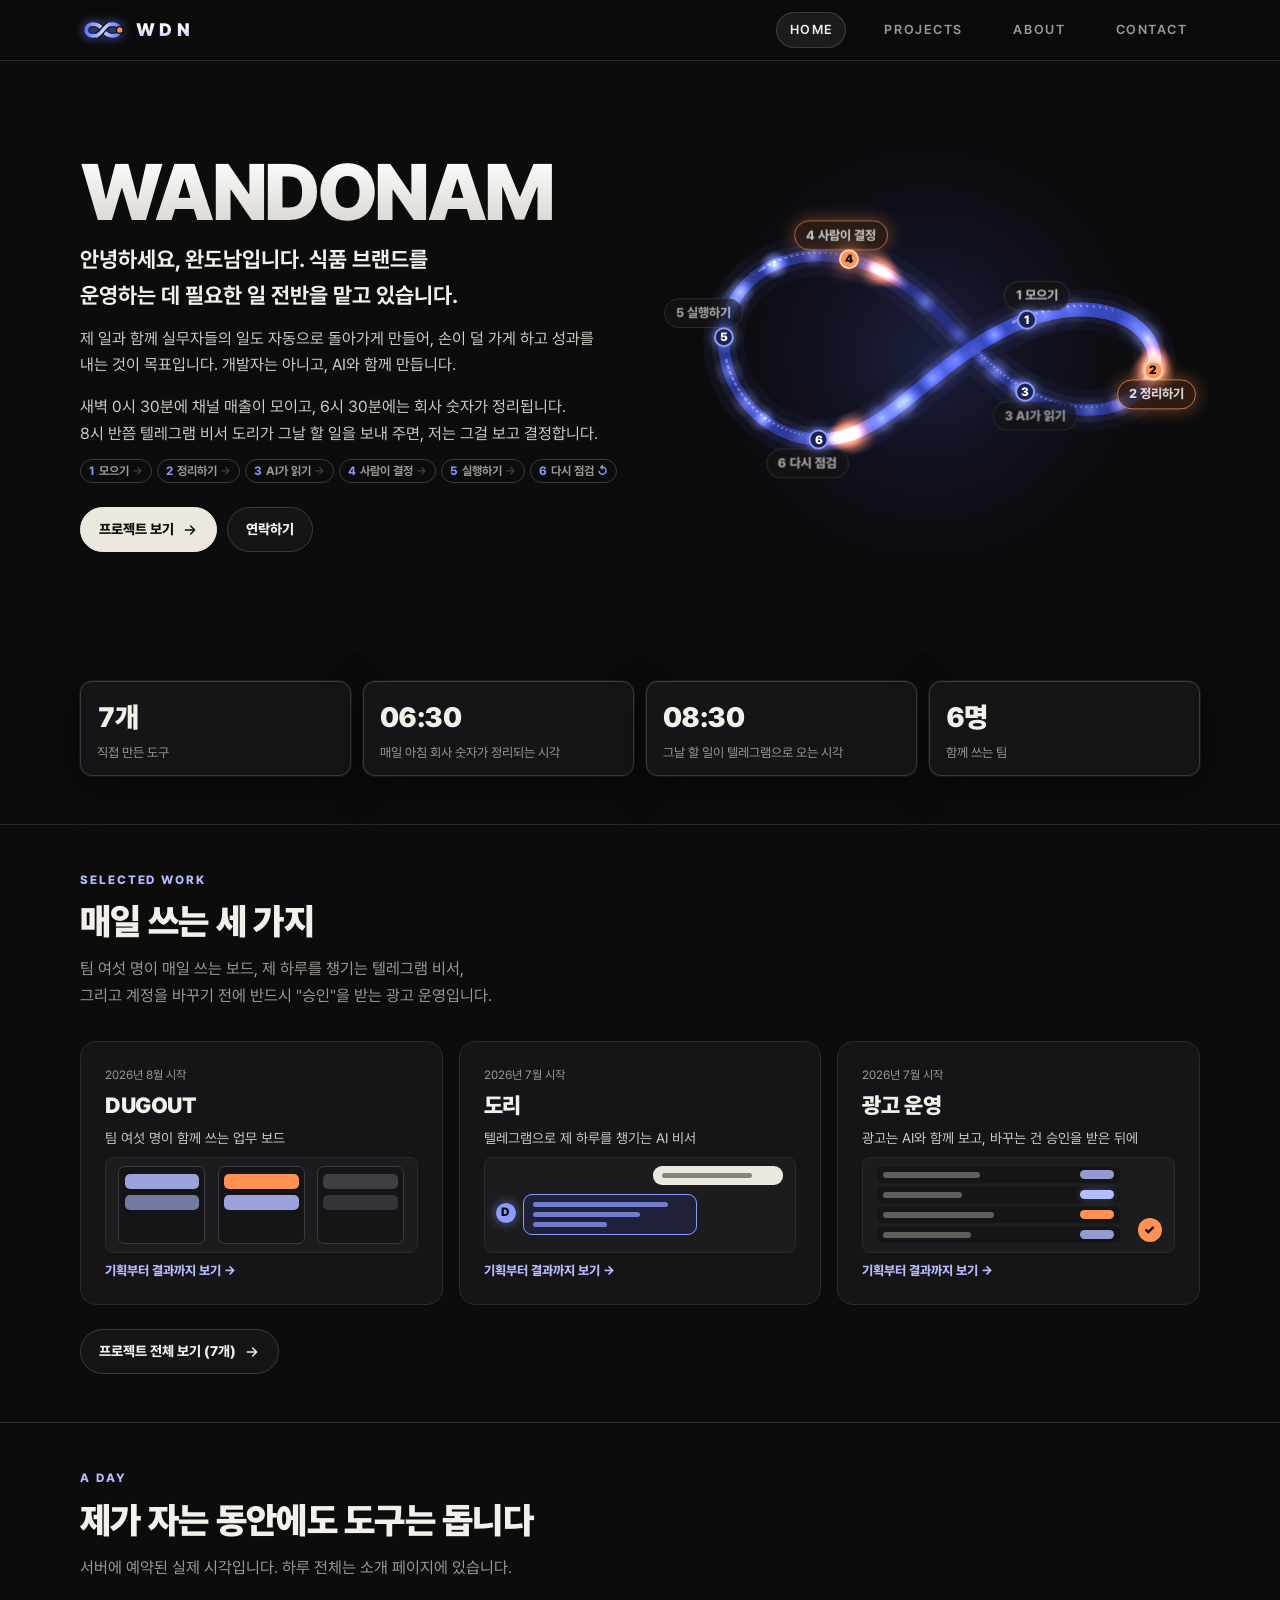
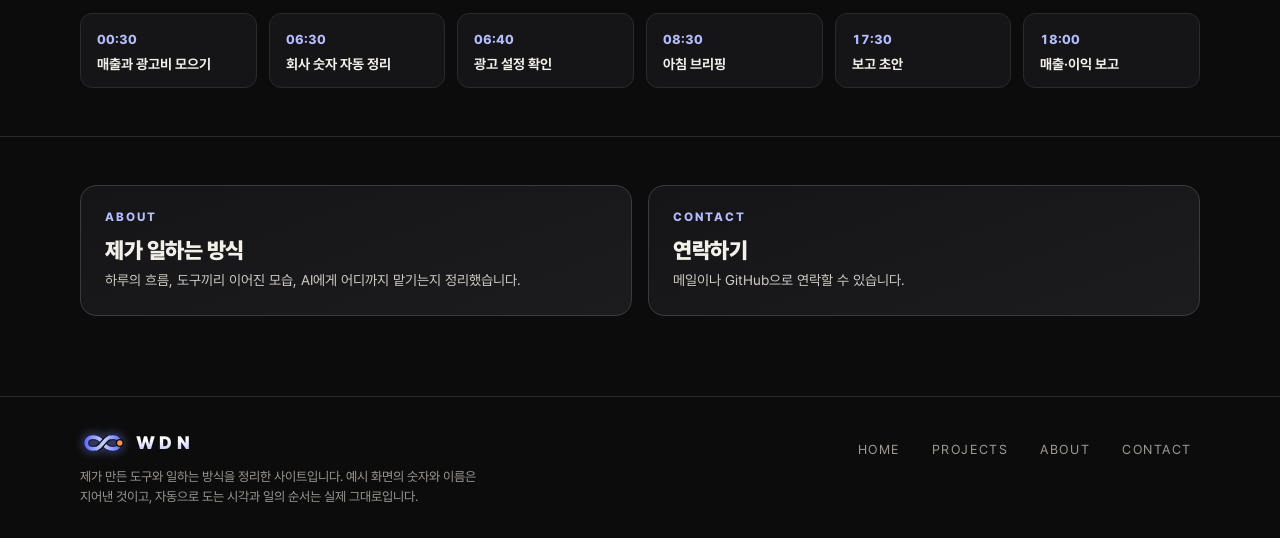
==== commit 4d50e828: "조판·배치 정리: 글자 크기 단계, 줄바꿈, 간격, 휴대폰 표시 Co-Authored-By: Claude Fable 5.2 <noreply@anthropic.com>" ====
--- a/index.html
+++ b/index.html
@@ -30,9 +30,9 @@
   <div class="wrap">
     <div>
       <h1>WANDONAM</h1>
-      <p class="hero-sub">안녕하세요, 완도남입니다. 식품 브랜드를 운영하는 데 필요한 일 전반을 맡고 있습니다.</p>
-      <p class="hero-goal">제 일과 함께 실무자들의 일도 자동으로 돌아가게 만들어, 손이 덜 가게 하고 성과를 내는 것이 목표입니다. 개발자는 아니고, AI와 함께 만듭니다.</p>
-      <p class="lede">새벽 0시 30분에 채널 매출이 모이고, 6시 30분에는 회사 숫자가 정리됩니다. 8시 반쯤 텔레그램 비서 도리가 그날 할 일을 보내 주면, 저는 그걸 보고 결정합니다.</p>
+      <p class="hero-sub">안녕하세요, 완도남입니다. 식품 브랜드를 운영하는 데 필요한 일 전반을 맡고 있습니다.</p>
+      <p class="hero-goal">제 일과 함께 실무자들의 일도 자동으로 돌아가게 만들어, 손이 덜 가게 하고 성과를 내는 것이 목표입니다. 개발자는 아니고, AI와 함께 만듭니다.</p>
+      <p class="lede">새벽 0시 30분에 채널 매출이 모이고, 6시 30분에는 회사 숫자가 정리됩니다. 8시 반쯤 텔레그램 비서 도리가 그날 할 일을 보내 주면, 저는 그걸 보고 결정합니다.</p>
       <div class="loop-steps" aria-label="일의 순환 단계"><span><b>1</b>모으기</span><span><b>2</b>정리하기</span><span><b>3</b>AI가 읽기</span><span><b>4</b>사람이 결정</span><span><b>5</b>실행하기</span><span><b>6</b>다시 점검</span></div>
       <div class="btn-row">
         <a class="cta pri" href="projects.html">프로젝트 보기 <svg viewBox="0 0 24 24"><path d="M5 12h14M13 6l6 6-6 6"/></svg></a>
@@ -63,42 +63,42 @@
   </div>
 </div></section>
 <section class="sec tight"><div class="wrap">
-  <div class="sec-head"><div class="kicker" lang="en">SELECTED WORK</div><h2>매일 쓰는 세 가지</h2><p>팀 여섯 명이 매일 쓰는 보드, 제 하루를 챙기는 텔레그램 비서, 그리고 계정을 바꾸기 전에 반드시 "승인"을 받는 광고 운영입니다.</p></div>
+  <div class="sec-head"><div class="kicker" lang="en">SELECTED WORK</div><h2>매일 쓰는 세 가지</h2><p>팀 여섯 명이 매일 쓰는 보드, 제 하루를 챙기는 텔레그램 비서, 그리고 계정을 바꾸기 전에 반드시 "승인"을 받는 광고 운영입니다.</p></div>
   <div class="pgrid"><a class="pcard reveal" href="projects/dugout.html">
-  <div class="pc-top"><span class="when">2026년 8월 시작</span></div>
-  <h3>DUGOUT</h3><p>팀 여섯 명이 함께 쓰는 업무 보드</p>
+  <div class="pc-top"><span class="when">2026년 8월 시작</span></div>
+  <h3>DUGOUT</h3><p>팀 여섯 명이 함께 쓰는 업무 보드</p>
   <div class="mini-fig" aria-hidden="true"><div class="mf mf-dg"><span class="col"></span><span class="col"></span><span class="col"></span><span class="cd c1"></span><span class="cd c2"></span><span class="cd c3"></span><span class="cd c4"></span><span class="cd mv"></span><span class="cd nw"></span></div></div>
   <span class="go">기획부터 결과까지 보기 →</span>
 </a>
 <a class="pcard reveal" href="projects/dori.html">
-  <div class="pc-top"><span class="when">2026년 7월 시작</span></div>
-  <h3>도리</h3><p>텔레그램으로 제 하루를 챙기는 AI 비서</p>
+  <div class="pc-top"><span class="when">2026년 7월 시작</span></div>
+  <h3>도리</h3><p>텔레그램으로 제 하루를 챙기는 AI 비서</p>
   <div class="mini-fig" aria-hidden="true"><div class="mf mf-dori"><div class="b me"><i style="width:80%"></i></div><span class="av">D</span><div class="dots"><span></span><span></span><span></span></div><div class="b dr"><i class="l1"></i><i class="l2"></i><i class="l3"></i></div></div></div>
   <span class="go">기획부터 결과까지 보기 →</span>
 </a>
 <a class="pcard reveal" href="projects/ads.html">
-  <div class="pc-top"><span class="when">2026년 7월 시작</span></div>
-  <h3>광고 운영</h3><p>광고는 AI와 함께 보고, 바꾸는 건 승인을 받은 뒤에</p>
+  <div class="pc-top"><span class="when">2026년 7월 시작</span></div>
+  <h3>광고 운영</h3><p>광고는 AI와 함께 보고, 바꾸는 건 승인을 받은 뒤에</p>
   <div class="mini-fig" aria-hidden="true"><div class="mf mf-ads"><div class="scan"></div><div class="ar"><i></i><span class="ch c-keep"></span></div><div class="ar"><i style="width:34%"></i><span class="ch c-win"></span></div><div class="ar"><i style="width:48%"></i><span class="ch c-rev"></span></div><div class="ar"><i style="width:38%"></i><span class="ch c-keep"></span></div><span class="ok">✓</span></div></div>
   <span class="go">기획부터 결과까지 보기 →</span>
 </a></div>
   <div class="btn-row"><a class="cta" href="projects.html">프로젝트 전체 보기 (7개) <svg viewBox="0 0 24 24"><path d="M5 12h14M13 6l6 6-6 6"/></svg></a></div>
 </div></section>
 <section class="sec tight"><div class="wrap">
-  <div class="sec-head"><div class="kicker" lang="en">A DAY</div><h2>제가 자는 동안에도 도구는 돕니다</h2><p>서버에 예약된 실제 시각입니다. 하루 전체는 소개 페이지에 있습니다.</p></div>
+  <div class="sec-head"><div class="kicker" lang="en">A DAY</div><h2>제가 자는 동안에도 도구는 돕니다</h2><p>서버에 예약된 실제 시각입니다. 하루 전체는 소개 페이지에 있습니다.</p></div>
   <div class="day-strip"><div class="reveal"><span class="t">00:30</span><div class="w">매출과 광고비 모으기</div></div><div class="reveal"><span class="t">06:30</span><div class="w">회사 숫자 자동 정리</div></div><div class="reveal"><span class="t">06:40</span><div class="w">광고 설정 확인</div></div><div class="reveal"><span class="t">08:30</span><div class="w">아침 브리핑</div></div><div class="reveal"><span class="t">17:30</span><div class="w">보고 초안</div></div><div class="reveal"><span class="t">18:00</span><div class="w">매출·이익 보고</div></div></div>
 </div></section>
 <section class="sec tight"><div class="wrap">
   <div class="cta-band">
-    <a class="reveal" href="about.html"><div class="kicker" lang="en">ABOUT</div><h3>제가 일하는 방식</h3><p>하루의 흐름, 도구끼리 이어진 모습, AI에게 어디까지 맡기는지 정리했습니다.</p></a>
-    <a class="reveal" href="contact.html"><div class="kicker" lang="en">CONTACT</div><h3>연락하기</h3><p>메일이나 GitHub으로 연락할 수 있습니다.</p></a>
+    <a class="reveal" href="about.html"><div class="kicker" lang="en">ABOUT</div><h3>제가 일하는 방식</h3><p>하루의 흐름, 도구끼리 이어진 모습, AI에게 어디까지 맡기는지 정리했습니다.</p></a>
+    <a class="reveal" href="contact.html"><div class="kicker" lang="en">CONTACT</div><h3>연락하기</h3><p>메일이나 GitHub으로 연락할 수 있습니다.</p></a>
   </div>
 </div></section>
 </main>
 <footer class="site-foot">
   <div class="wrap">
     <div><a class="logo" href="index.html" aria-label="WDN 홈"><span class="logo-mark"><svg class="mark" viewBox="0 0 40 24" aria-hidden="true" focusable="false"><defs><linearGradient id="lgf" x1="4" y1="0" x2="36" y2="0" gradientUnits="userSpaceOnUse"><stop offset="0" stop-color="#5B6BFF"/><stop offset=".5" stop-color="#C9D0FF"/><stop offset="1" stop-color="#5B6BFF"/></linearGradient></defs><path d="M20 12 C24 5.2 34.6 5.2 34.6 12 C34.6 18.8 24 18.8 20 12 C16 5.2 5.4 5.2 5.4 12 C5.4 18.8 16 18.8 20 12 Z" fill="none" stroke="#1C2350" stroke-width="5.6" stroke-linejoin="round"/><path d="M20 12 C24 5.2 34.6 5.2 34.6 12 C34.6 18.8 24 18.8 20 12 C16 5.2 5.4 5.2 5.4 12 C5.4 18.8 16 18.8 20 12 Z" fill="none" stroke="url(#lgf)" stroke-width="3.2" stroke-linejoin="round"/><path d="M14.6 16.9 C17 15.6 18.6 14 20 12 C21.4 10 23 8.4 25.4 7.1" fill="none" stroke="#0C0C0D" stroke-width="5.4" stroke-linecap="butt"/><path d="M14.6 16.9 C17 15.6 18.6 14 20 12 C21.4 10 23 8.4 25.4 7.1" fill="none" stroke="url(#lgf)" stroke-width="3.2" stroke-linecap="round"/><circle class="dot" cx="34.6" cy="12" r="2.9" fill="#FF9152" stroke="#0C0C0D" stroke-width="1.2"/></svg></span><b class="logo-word">WDN</b></a>
-      <p style="margin-top:10px">제가 만든 도구와 일하는 방식을 정리한 사이트입니다. 예시 화면의 숫자와 이름은 지어낸 것이고, 자동으로 도는 시각과 일의 순서는 실제 그대로입니다.</p></div>
+      <p style="margin-top:10px">제가 만든 도구와 일하는 방식을 정리한 사이트입니다. 예시 화면의 숫자와 이름은 지어낸 것이고, 자동으로 도는 시각과 일의 순서는 실제 그대로입니다.</p></div>
     <nav class="fl" aria-label="바닥 메뉴"><a href="index.html" lang="en">HOME</a><a href="projects.html" lang="en">PROJECTS</a><a href="about.html" lang="en">ABOUT</a><a href="contact.html" lang="en">CONTACT</a></nav>
   </div>
 </footer>
--- a/assets/site.css
+++ b/assets/site.css
@@ -1,45 +1,33 @@
-:root{--r-lg:16px;--r-md:12px;--r-sm:8px;--s1:4px;--s2:8px;--s3:12px;--s4:16px;--s5:24px;--s6:32px;--s7:48px;--s8:80px;--mono:ui-monospace,"Cascadia Mono",Consolas,"D2Coding",monospace}
 *{box-sizing:border-box}
 html{scroll-behavior:smooth;scroll-padding-top:72px}
-body{margin:0;background:var(--bg);color:var(--ink);font-family:"Pretendard","Apple SD Gothic Neo","Malgun Gothic",sans-serif;font-size:16px;line-height:1.6;-webkit-text-size-adjust:100%;overflow-x:hidden;word-break:keep-all;overflow-wrap:break-word}
 svg text{font-family:"Pretendard","Apple SD Gothic Neo","Malgun Gothic",sans-serif}
 p{margin:0}
 h1,h2,h3,h4{margin:0;line-height:1.25;letter-spacing:-.02em}
 .wrap{max-width:1160px;margin:0 auto;padding:0 20px}
-.top{position:sticky;top:0;z-index:30;background:var(--bg);border-bottom:1px solid var(--line)}
 .top .wrap{display:flex;align-items:center;gap:var(--s5);height:60px}
-.logo{display:flex;align-items:center;gap:10px;text-decoration:none;color:var(--ink)}
-.logo-mark{width:26px;height:26px;border-radius:7px;background:var(--ink);display:grid;place-items:center}
-.logo-mark i{width:10px;height:10px;border:2px solid var(--bg);border-radius:2px;display:block}
-.logo b{font-weight:900;letter-spacing:.12em;font-size:15px}
-.top nav{display:flex;gap:var(--s5);margin-left:auto;font-size:14px}
+.logo b{font-weight:900;letter-spacing:.12em;font-size:var(--fs-16)}
+.top nav{display:flex;gap:var(--s5);margin-left:auto;font-size:var(--fs-14);line-height:1.5}
 .top nav a{color:var(--muted);text-decoration:none;font-weight:600}
 .top nav a:hover{color:var(--ink)}
 .stats{display:grid;grid-template-columns:repeat(4,1fr);gap:var(--s3);margin-top:var(--s6)}
 .stat{background:var(--surface);border:1px solid var(--line);border-radius:var(--r-md);padding:var(--s3) var(--s4)}
-.stat b{display:block;font-size:24px;font-weight:900;letter-spacing:-.02em}
-.stat span{font-size:12px;color:var(--muted)}
+.stat b{display:block;font-size:var(--fs-28);font-weight:900;letter-spacing:-.02em}
 .fig{background:var(--surface);border:1px solid var(--line);border-radius:var(--r-lg);box-shadow:var(--shadow);padding:var(--s4);margin:0}
 .fig svg{display:block;width:100%;height:auto}
-.figcap{font-size:13px;color:var(--muted);margin-top:var(--s3);text-align:center}
-.mini{display:none}
+.figcap{font-size:var(--fs-13);color:var(--muted);margin-top:var(--s3);text-align:center;line-height:1.5}
+.mini{display:none;grid-template-columns:repeat(3,1fr);gap:8px}
 @media (max-width:640px){.stats{grid-template-columns:1fr 1fr}.fig .big{display:none}.fig .mini{display:grid}}
-.mini{grid-template-columns:repeat(3,1fr);gap:8px}
-.mini div{background:var(--surface-2);border:1px solid var(--line);border-radius:var(--r-sm);padding:10px 6px;text-align:center;font-size:13px;font-weight:800;line-height:1.3}
-.mini div span{display:block;font-size:12px;font-weight:500;color:var(--muted);margin-top:2px}
+.mini div{background:var(--surface-2);border:1px solid var(--line);border-radius:var(--r-sm);padding:10px 6px;text-align:center;font-size:var(--fs-13);font-weight:800;line-height:1.3}
+.mini div span{display:block;font-size:var(--fs-12);font-weight:500;color:var(--muted);margin-top:2px}
 .mini .score{grid-column:1/-1;background:var(--ink);color:var(--bg);border-color:var(--ink)}
 .mini .score span{color:var(--bg);opacity:.75}
-.mini .field{border-style:solid;border-color:var(--brand);background:var(--brand-soft)}
 .mini .boss{background:var(--human);border-color:var(--human);color:var(--human-ink)}
 .mini .boss span{color:var(--human-ink);opacity:.85}
-.mini .dori{border-color:var(--brand);border-width:2px}
 .sec{padding:var(--s8) 0;border-top:1px solid var(--line)}
 .sec-head{max-width:680px;margin-bottom:var(--s6)}
-.kicker{font-size:13px;font-weight:800;color:var(--brand);margin-bottom:var(--s3);letter-spacing:.02em}
-.sec-head h2{font-size:clamp(26px,3.6vw,36px);font-weight:900;margin-bottom:var(--s3)}
-.sec-head p{color:var(--muted);font-size:16px}
+.sec-head p{color:var(--muted);font-size:var(--fs-16)}
 .card{background:var(--surface);border:1px solid var(--line);border-radius:var(--r-lg);box-shadow:var(--shadow)}
-.legend{display:flex;flex-wrap:wrap;gap:var(--s2) var(--s4);font-size:13px;color:var(--muted);margin-bottom:var(--s4)}
+.legend{display:flex;flex-wrap:wrap;gap:var(--s2) var(--s4);font-size:var(--fs-13);color:var(--muted);margin-bottom:var(--s4);line-height:1.5}
 .legend span{display:inline-flex;align-items:center;gap:6px}
 .dot{width:10px;height:10px;border-radius:50%;display:inline-block;flex:none}
 .d-auto{background:var(--auto)}
@@ -47,82 +35,74 @@
 .d-hu{background:var(--human)}
 .who-grid{display:grid;grid-template-columns:repeat(4,1fr);gap:var(--s4)}
 .who-card{padding:var(--s5)}
-.who-card .n{font-family:var(--mono);font-size:12px;font-weight:800;color:var(--brand)}
-.who-card h3{font-size:18px;margin:var(--s2) 0}
-.who-card p{font-size:14px;color:var(--muted)}
+.who-card .n{font-family:var(--mono);font-size:var(--fs-12);font-weight:800;color:var(--brand);line-height:1.5}
+.who-card h3{font-size:var(--fs-18);margin:var(--s2) 0}
+.who-card p{font-size:var(--fs-14);color:var(--muted);line-height:1.5}
 @media (max-width:960px){.who-grid{grid-template-columns:1fr 1fr}}
 @media (max-width:560px){.who-grid{grid-template-columns:1fr}}
 .day{padding:var(--s5)}
 .track{position:relative;height:64px;margin:4px 8px var(--s5)}
 .track .bar{position:absolute;left:0;right:0;top:28px;height:8px;border-radius:99px;background:var(--surface-2);border:1px solid var(--line)}
-.track .h{position:absolute;top:44px;font-family:var(--mono);font-size:12px;color:var(--muted);transform:translateX(-50%)}
-.track .ev{position:absolute;top:23px;width:18px;height:18px;margin-left:-9px;border-radius:50%;border:3px solid var(--surface);background:var(--auto);box-shadow:0 0 0 1px var(--line-2)}
+.track .h{position:absolute;top:44px;font-family:var(--mono);font-size:var(--fs-12);color:var(--muted);transform:translateX(-50%);line-height:1.5}
+.track .ev{position:absolute;border-radius:50%;border:3px solid var(--surface);background:var(--auto);box-shadow:0 0 0 1px var(--line-2);width:14px;height:14px;margin-left:-7px;top:25px;border-width:2px}
 .track .ev.ai{background:var(--brand)}
 .track .ev.hu{background:var(--human)}
-.track .tick{position:absolute;left:37.5%;right:29.2%;top:8px;height:10px;background:repeating-linear-gradient(90deg,var(--brand) 0 2px,transparent 2px 8px);opacity:.5}
-.track .tick-lb{position:absolute;left:37.5%;top:-14px;font-size:12px;color:var(--brand);font-weight:700}
+.track .tick-lb{position:absolute;left:37.5%;top:-14px;font-size:var(--fs-12);font-weight:700;color:var(--ink-2);line-height:1.5}
 .bands{display:grid;grid-template-columns:repeat(4,1fr);gap:var(--s3)}
-.band h3{font-size:13px;color:var(--muted);font-weight:800;margin-bottom:var(--s2)}
+.band h3{font-size:var(--fs-13);color:var(--muted);font-weight:800;margin-bottom:var(--s2);line-height:1.5}
 .ev-card{background:var(--surface-2);border-radius:var(--r-sm);padding:10px 12px;margin-bottom:var(--s2);border-left:3px solid var(--auto)}
-.ev-card.ai{border-left-color:var(--brand)}
 .ev-card.hu{border-left-color:var(--human)}
-.ev-card .t{font-family:var(--mono);font-weight:800;font-size:13px}
-.ev-card .w{font-size:14px;font-weight:700;line-height:1.4}
-.ev-card .s{font-size:12px;color:var(--muted);line-height:1.45;margin-top:2px}
+.ev-card .t{font-family:var(--mono);font-weight:800;font-size:var(--fs-13);line-height:1.5}
+.ev-card .w{font-size:var(--fs-14);font-weight:700;line-height:1.4}
+.ev-card .s{font-size:var(--fs-12);color:var(--muted);line-height:1.45;margin-top:2px}
 .weekly{display:grid;grid-template-columns:repeat(3,1fr);gap:var(--s3);margin-top:var(--s2)}
 @media (max-width:960px){.bands{grid-template-columns:1fr 1fr}}
 @media (max-width:560px){.bands,.weekly{grid-template-columns:1fr}.track .h.mid{display:none}.track .tick-lb{left:22%}}
-.block-t{font-size:13px;font-weight:800;color:var(--muted);margin:0 0 var(--s3);display:flex;align-items:center;gap:var(--s2)}
-.note{font-size:13px;color:var(--muted);margin-top:var(--s3);background:var(--surface-2);border-radius:var(--r-sm);padding:10px 12px}
+.note{font-size:var(--fs-13);color:var(--muted);margin-top:var(--s3);background:var(--surface-2);border-radius:var(--r-sm);padding:10px 12px;line-height:1.5}
 .sub-row{display:grid;grid-template-columns:1.4fr 1fr;gap:var(--s5);margin-top:var(--s6)}
 .keys{list-style:none;margin:0;padding:0;display:grid;gap:var(--s2)}
-.keys li{display:grid;grid-template-columns:44px 1fr;gap:var(--s2);align-items:start;font-size:14px;padding:10px 12px;border:1px solid var(--line);border-radius:var(--r-sm)}
-.keys li b{font-size:12px;font-weight:800;border-radius:6px;padding:2px 0;text-align:center}
+.keys li{display:grid;grid-template-columns:44px 1fr;gap:var(--s2);align-items:start;font-size:var(--fs-14);padding:10px 12px;border:1px solid var(--line);border-radius:var(--r-sm);line-height:1.5}
+.keys li b{font-size:var(--fs-12);font-weight:800;border-radius:6px;padding:2px 0;text-align:center;line-height:1.5}
 .keys .k-auto b{background:var(--auto-soft);color:var(--auto);border:1px solid var(--line-2)}
-.keys .k-ai b{background:var(--brand-soft);color:var(--brand)}
 .keys .k-hu b{background:var(--human-soft);color:var(--human)}
 @media (max-width:1100px){.sub-row{grid-template-columns:1fr}}
 .flow{display:flex;flex-direction:column;gap:18px}
-.node{position:relative;display:grid;grid-template-columns:28px 1fr;gap:10px;align-items:center;background:var(--surface);border:1px solid var(--line-2);border-radius:var(--r-sm);padding:9px 12px;font-size:14px;font-weight:700;line-height:1.35}
+.node{position:relative;display:grid;grid-template-columns:28px 1fr;gap:10px;align-items:center;background:var(--surface);border:1px solid var(--line-2);border-radius:var(--r-sm);padding:9px 12px;font-size:var(--fs-14);font-weight:700;line-height:1.35}
 .node .ic{width:28px;height:28px;border-radius:7px;display:grid;place-items:center;background:var(--auto-soft);border:1px solid var(--line-2)}
 .node .ic svg{width:16px;height:16px;fill:none;stroke:var(--auto);stroke-width:2;stroke-linecap:round;stroke-linejoin:round}
-.node.ai .ic{background:var(--brand-soft);border-color:transparent}
-.node.ai .ic svg{stroke:var(--brand)}
+.node.ai .ic{border-color:transparent}
 .node.hu{border-color:var(--human);background:var(--human-soft)}
 .node.hu .ic{background:var(--human);border-color:transparent}
 .node.hu .ic svg{stroke:var(--human-ink)}
 .node.io{border-style:dashed;background:transparent}
 .node.io .ic{background:transparent;border-style:dashed}
-.node small{display:block;font-size:12px;font-weight:500;color:var(--muted)}
-.node:not(:last-child)::after{content:"";position:absolute;left:25px;bottom:-17px;width:2px;height:16px;background:repeating-linear-gradient(180deg,var(--brand) 0 4px,transparent 4px 8px);background-size:2px 8px;animation:fy 1s linear infinite}
+.node small{display:block;font-size:var(--fs-12);font-weight:500;color:var(--muted);line-height:1.5}
+.node:not(:last-child)::after{content:"";position:absolute;left:25px;bottom:-17px;width:2px;height:16px;animation:fy 1s linear infinite;background:repeating-linear-gradient(180deg,var(--flow) 0 4px,transparent 4px 8px);background-size:2px 8px}
 @keyframes fy{to{background-position:0 8px}}
-.mock{border:1px solid var(--line-2);border-radius:var(--r-md);background:var(--surface);overflow:hidden;box-shadow:var(--shadow);font-size:13px}
-.mock-bar{display:flex;align-items:center;gap:var(--s2);padding:9px 12px;border-bottom:1px solid var(--line);background:var(--surface-2);font-size:12px;font-weight:700;color:var(--ink-2)}
+.mock{border:1px solid var(--line-2);border-radius:var(--r-md);background:var(--surface);overflow:hidden;box-shadow:var(--shadow);font-size:var(--fs-13);line-height:1.5}
+.mock-bar{display:flex;align-items:center;gap:var(--s2);padding:9px 12px;border-bottom:1px solid var(--line);background:var(--surface-2);font-size:var(--fs-12);font-weight:700;color:var(--ink-2);line-height:1.5}
 .mock-bar .dots{display:flex;gap:5px;flex:none}
 .mock-bar .dots i{width:9px;height:9px;border-radius:50%;background:var(--line-2);display:block}
 .mock-bar .ttl{flex:1;min-width:0;white-space:nowrap;overflow:hidden;text-overflow:ellipsis}
-.fake{font-size:12px;font-weight:700;color:var(--muted);border:1px dashed var(--muted);border-radius:6px;padding:0 6px;white-space:nowrap;flex:none}
+.fake{font-size:var(--fs-12);font-weight:700;color:var(--muted);border:1px dashed var(--muted);border-radius:6px;padding:0 6px;white-space:nowrap;flex:none;line-height:1.5}
 .mock-body{padding:var(--s3)}
 .chat{padding:var(--s3);display:grid;gap:var(--s2);background:var(--surface-2)}
-.bub{max-width:90%;background:var(--surface);border:1px solid var(--line);border-radius:12px 12px 12px 4px;padding:8px 11px;font-size:13px;line-height:1.5}
+.bub{max-width:90%;background:var(--surface);border:1px solid var(--line);border-radius:12px 12px 12px 4px;padding:8px 11px;font-size:var(--fs-13);line-height:1.5}
 .bub.me{justify-self:end;background:var(--brand);color:var(--brand-ink);border-color:transparent;border-radius:12px 12px 4px 12px}
-.bub .who{font-size:12px;font-weight:800;color:var(--brand);display:block;margin-bottom:2px}
 .bub ol{margin:4px 0 0;padding-left:18px}
-.req{width:100%;border-collapse:collapse;margin:6px 0 2px;font-size:12.5px}
+.req{width:100%;border-collapse:collapse;margin:6px 0 2px;font-size:var(--fs-13);line-height:1.5}
 .req td{border-top:1px solid var(--line);padding:4px}
 .req td:first-child{font-weight:800;color:var(--muted);white-space:nowrap;width:1%}
 .slack{padding:var(--s3);display:grid;gap:var(--s3)}
 .msg{display:grid;grid-template-columns:30px 1fr;gap:9px}
-.av{width:30px;height:30px;border-radius:7px;background:var(--surface-2);border:1px solid var(--line);display:grid;place-items:center;font-size:12px;font-weight:800;color:var(--muted)}
-.av.bot{background:var(--brand);border-color:var(--brand);color:var(--brand-ink)}
-.msg .nm{font-weight:800;font-size:13px}
-.msg .nm span{font-weight:500;color:var(--muted);font-size:12px;margin-left:5px}
-.msg p{font-size:13px;line-height:1.5;margin-top:1px}
-.conf{display:inline-block;font-size:12px;font-weight:800;color:var(--brand);background:var(--brand-soft);border-radius:5px;padding:0 6px;margin-top:4px}
+.av{width:30px;height:30px;border-radius:7px;background:var(--surface-2);border:1px solid var(--line);display:grid;place-items:center;font-size:var(--fs-12);font-weight:800;color:var(--muted)}
+.msg .nm{font-weight:800;font-size:var(--fs-13);line-height:1.5}
+.msg .nm span{font-weight:500;color:var(--muted);font-size:var(--fs-12);margin-left:5px;line-height:1.5}
+.msg p{font-size:var(--fs-13);line-height:1.5;margin-top:1px}
 .conf.lo{color:var(--human);background:var(--human-soft)}
 .thread{border-left:2px solid var(--line);padding-left:10px;margin-left:15px;display:grid;gap:var(--s2)}
 .col{background:var(--surface-2);border-radius:var(--r-sm);padding:7px}
-.col h5{margin:0 0 6px;font-size:12px;color:var(--muted)}
+.col h5{margin:0 0 6px;font-size:var(--fs-12);color:var(--muted);line-height:1.5}
 .map{padding:var(--s5)}
 .map svg{width:100%;height:auto;display:block}
 .map .m-mobile{display:none}
@@ -132,43 +112,38 @@
 .rules{display:grid;grid-template-columns:repeat(3,1fr);gap:var(--s4)}
 .rule{padding:var(--s5)}
 .rule .hd{display:flex;align-items:center;gap:var(--s2);margin-bottom:var(--s3)}
-.rule h3{font-size:18px}
+.rule h3{font-size:var(--fs-18)}
 .rule ul{margin:0;padding:0;list-style:none;display:grid;gap:var(--s3)}
-.rule li{font-size:14px;font-weight:700}
-.rule li span{display:block;color:var(--muted);font-size:13px;font-weight:500}
+.rule li{font-size:var(--fs-14);font-weight:700;line-height:1.5}
+.rule li span{display:block;color:var(--muted);font-size:var(--fs-13);font-weight:500;line-height:1.5}
 @media (max-width:960px){.rules{grid-template-columns:1fr}}
 .gantt{padding:var(--s5)}
 .g-scale{position:relative;height:22px;margin-bottom:var(--s2)}
-.g-scale span{position:absolute;font-family:var(--mono);font-size:12px;color:var(--muted);transform:translateX(2px)}
 .g-body{position:relative}
 .g-grid{position:absolute;inset:0;pointer-events:none}
 .g-grid i{position:absolute;top:0;bottom:0;width:1px;background:var(--line)}
 .g-row{position:relative;height:42px;margin-bottom:6px}
-.g-bar{position:absolute;top:19px;height:16px;border-radius:5px;background:var(--brand)}
-.g-lb{position:absolute;top:0;font-size:13px;font-weight:800;white-space:nowrap}
-.g-lb small{font-weight:500;color:var(--muted);font-family:var(--mono);font-size:12px;margin-left:6px}
+.g-lb{position:absolute;top:0;font-size:var(--fs-13);font-weight:800;white-space:nowrap;line-height:1.5}
+.g-lb small{font-weight:500;color:var(--muted);font-family:var(--mono);font-size:var(--fs-12);margin-left:6px;line-height:1.5}
 .g-ms{display:grid;grid-template-columns:repeat(4,1fr);gap:var(--s3);margin-top:var(--s5)}
-.g-ms div{background:var(--surface-2);border-radius:var(--r-sm);padding:10px 12px;font-size:13px}
-.g-ms .d{font-family:var(--mono);font-weight:800;color:var(--brand);font-size:12px;display:block}
+.g-ms div{background:var(--surface-2);border-radius:var(--r-sm);padding:10px 12px;font-size:var(--fs-13);line-height:1.5}
+.g-ms .d{font-family:var(--mono);font-weight:800;color:var(--brand);font-size:var(--fs-12);display:block;line-height:1.5}
 @media (max-width:760px){.g-ms{grid-template-columns:1fr 1fr}}
 @media (max-width:420px){.g-ms{grid-template-columns:1fr}}
 @media (prefers-reduced-motion: reduce){html{scroll-behavior:auto}.flowline,.node::after{animation:none!important}}
-.outs{display:grid;grid-template-columns:1fr 1fr;gap:var(--s4);align-items:start}
+.outs{display:grid;grid-template-columns:1fr 1fr;gap:var(--s4);align-items:stretch}
 .outs.one{grid-template-columns:1fr}
 @media (max-width:1100px){.outs{grid-template-columns:1fr}}
-.out-cap{font-size:12px;color:var(--muted);margin-top:6px}
-.tw{overflow-x:auto;-webkit-overflow-scrolling:touch}
-.otbl{width:100%;border-collapse:collapse;font-size:13px;min-width:300px}
-.otbl th{font-size:12px;color:var(--muted);font-weight:800;text-align:right;padding:6px 8px;border-bottom:1px solid var(--line-2);white-space:nowrap}
-.otbl th:first-child,.otbl td:first-child{text-align:left}
+.out-cap{font-size:var(--fs-12);color:var(--muted);margin-top:6px;line-height:1.5}
+.otbl th{font-size:var(--fs-12);color:var(--muted);font-weight:800;text-align:right;padding:6px 8px;border-bottom:1px solid var(--line-2);white-space:nowrap;line-height:1.5}
 .otbl td{text-align:right;padding:6px 8px;border-bottom:1px solid var(--line);white-space:nowrap;font-variant-numeric:tabular-nums}
 .otbl tr.sum td{font-weight:800;border-bottom:0;border-top:1px solid var(--line-2)}
 .up{color:var(--brand);font-weight:700}
 .dn{color:var(--human);font-weight:700}
-.tag{display:inline-block;font-size:11px;font-weight:800;border-radius:5px;padding:0 6px}
+.tag{display:inline-block;font-size:var(--fs-12);font-weight:800;border-radius:5px;padding:0 6px}
 .tag.keep{background:var(--brand-soft);color:var(--brand)}
 .tag.watch{background:var(--human-soft);color:var(--human)}
-.txt{font-size:13px;line-height:1.6;white-space:normal}
+.txt{font-size:var(--fs-13);line-height:1.6;white-space:normal}
 .txt b{font-weight:800}
 .txt .h{font-weight:800;display:block;margin-top:6px}
 .txt .h:first-child{margin-top:0}
@@ -176,65 +151,43 @@
 .txt .mut{color:var(--muted)}
 .kp{display:grid;grid-template-columns:repeat(4,1fr);gap:6px;margin-bottom:8px}
 .kp div{background:var(--surface-2);border-radius:var(--r-sm);padding:7px 8px}
-.kp span{display:block;font-size:11px;color:var(--muted);font-weight:700}
-.kp b{font-size:15px;font-variant-numeric:tabular-nums}
+.kp span{display:block;font-size:var(--fs-12);color:var(--muted);font-weight:700;line-height:1.5}
+.kp b{font-size:var(--fs-16);font-variant-numeric:tabular-nums}
 @media (max-width:420px){.kp{grid-template-columns:1fr 1fr}}
-.goal{background:var(--surface-2);border-radius:var(--r-sm);padding:8px 10px;font-size:12px}
+.goal{background:var(--surface-2);border-radius:var(--r-sm);padding:8px 10px;font-size:var(--fs-12);line-height:1.5}
 .goal .gb{position:relative;height:8px;background:var(--line);border-radius:9px;margin:6px 0;overflow:hidden}
 .goal .gb i{position:absolute;left:0;top:0;bottom:0;background:var(--brand);border-radius:9px}
 .goal .gb em{position:absolute;top:-2px;bottom:-2px;width:2px;background:var(--human)}
 .ins-list{display:grid;gap:6px;margin-top:8px}
-.ins-i{background:var(--brand-soft);border-radius:var(--r-sm);padding:7px 9px;font-size:12.5px;line-height:1.5}
-.ins-i b{color:var(--brand)}
 .ins-i.r b{color:var(--human)}
 .ins-i.r{background:var(--human-soft)}
 .bar-svg{width:100%;height:auto;display:block;max-height:150px;margin-bottom:6px}
-.rk-row{display:grid;grid-template-columns:30px 26px 1fr auto;gap:8px;align-items:center;padding:6px 0;border-top:1px solid var(--line);font-size:12px}
-.rk-row .n{font-weight:900;font-size:13px}
+.rk-row{display:grid;grid-template-columns:30px 26px 1fr auto;gap:8px;align-items:center;padding:6px 0;border-top:1px solid var(--line);font-size:var(--fs-12);line-height:1.5}
+.rk-row .n{font-weight:900;font-size:var(--fs-13);line-height:1.5}
 .rk-row .im{width:26px;height:26px;border-radius:6px;background:var(--surface-2);border:1px solid var(--line)}
-.rk-row .nm b{display:block;font-size:12.5px}
-.rk-row .nm span{color:var(--muted);font-size:11.5px}
-.rk-row .mv{font-weight:800;font-size:12px}
+.rk-row .nm b{display:block;font-size:var(--fs-13);line-height:1.5}
+.rk-row .nm span{color:var(--muted);font-size:var(--fs-12);line-height:1.5}
+.rk-row .mv{font-weight:800;font-size:var(--fs-12);line-height:1.5}
 .ana{display:grid;grid-template-columns:1fr 1fr;gap:6px}
-.ana div{background:var(--surface-2);border-radius:var(--r-sm);padding:8px 10px;font-size:12.5px}
-.ana b{display:block;font-size:12px;color:var(--muted);margin-bottom:2px}
+.ana div{background:var(--surface-2);border-radius:var(--r-sm);padding:8px 10px;font-size:var(--fs-13);line-height:1.5}
+.ana b{display:block;font-size:var(--fs-12);color:var(--muted);margin-bottom:2px;line-height:1.5}
 .ana ol{margin:0;padding-left:16px}
 @media (max-width:420px){.ana{grid-template-columns:1fr}}
-.rule-note{font-size:12px;color:var(--muted);border:1px dashed var(--line-2);border-radius:var(--r-sm);padding:8px 10px;margin-top:8px}
+.rule-note{font-size:var(--fs-12);color:var(--muted);border:1px dashed var(--line-2);border-radius:var(--r-sm);padding:8px 10px;margin-top:8px;line-height:1.5}
 .stack{display:grid;gap:var(--s3)}
-:root{
-  
-  --bg:#0C0C0D; --surface:#151517; --surface-2:#1C1C1F; --ink:#F3F0EA; --ink-2:#D2CEC6; --muted:#9E9A93; --line:#2A2A2E; --line-2:#3A3A40;
-  --brand:#B4BDFF; --brand-hi:#C9D0FF; --brand-soft:#1E2138; --brand-ink:#0C0C0D; --brand-glow:rgba(180,189,255,.3);
-  --btn:#ECE8E0; --btn-hi:#FFFFFF; --btn-press:#D6D1C7; --btn-ink:#0C0C0D; --me:#ECE8E0;
-  --ai:#8C9BFF; --ai-soft:#1E2138; --ai-ink:#070A12; --ai-glow:rgba(140,155,255,.45); --loop-blue:#8C9BFF;
-  --human:#FF9152; --human-soft:#3A2416; --human-ink:#070A12;
-  --auto:#9E9A93; --auto-soft:#1C1C1F;
-  --glow:0 0 0 1px rgba(255,255,255,.06),0 10px 40px rgba(0,0,0,.45);
-  --shadow:0 1px 2px rgba(0,0,0,.5),0 8px 28px rgba(0,0,0,.4);
-  --top-bg:rgba(12,12,13,.82); --wash:rgba(255,255,255,.035); --title-a:#FFFFFF; --title-b:#D9D5CE;
-  --label-bg:rgba(21,21,23,.86); --btn-glow:none; --pt-glow:none; --bul:var(--muted);
-  --flow:#6E6B66; --flow-op:1; --box-line:#4A4A51; --well:var(--surface); --bar-2:#3E3E44; --bar-3:#333338;
-  --hover-ring:var(--line-2); --tw-shade:rgba(0,0,0,.55); --ba-line:var(--brand); --ba-bg:var(--surface-2); --maybe-bg:var(--surface);
-  --avatar-bg:var(--surface-2); --avatar-glow:none;
-  color-scheme:dark;
-}
-body{background:var(--bg)}
 a{color:inherit}
-.skip{position:absolute;left:-999px;top:8px;background:var(--brand);color:var(--brand-ink);padding:6px 10px;border-radius:8px;z-index:50}
+.skip{position:absolute;left:-999px;top:8px;padding:6px 10px;border-radius:8px;z-index:50;background:var(--btn);color:var(--btn-ink)}
 .skip:focus{left:12px}
-.top{background:var(--top-bg);backdrop-filter:blur(12px);-webkit-backdrop-filter:blur(12px);border-bottom:1px solid var(--line)}
-.logo-mark{background:linear-gradient(135deg,#8C9BFF,#5B6BFF);box-shadow:0 0 18px rgba(140,155,255,.55)}
-.logo-mark i{border-color:#070A12}
+.top{position:sticky;top:0;z-index:30;background:var(--top-bg);backdrop-filter:blur(12px);-webkit-backdrop-filter:blur(12px);border-bottom:1px solid var(--line)}
+.logo-mark i{width:10px;height:10px;border:2px solid var(--bg);border-radius:2px;display:block;border-color:#070A12}
 .site-nav{display:flex;gap:4px;margin-left:auto}
-.site-nav a{font-size:14px;font-weight:700;color:var(--muted);text-decoration:none;padding:8px 14px;border-radius:999px}
+.site-nav a{font-size:var(--fs-14);font-weight:700;color:var(--muted);text-decoration:none;padding:8px 14px;border-radius:999px;padding-right:calc(14px - .12em);line-height:1.5}
 .site-nav a:hover{color:var(--ink);background:var(--surface)}
 .site-nav a[aria-current="page"]{color:var(--ink);background:var(--surface-2);box-shadow:inset 0 0 0 1px var(--line-2)}
-.nav-toggle{display:none;margin-left:auto;background:var(--surface);border:1px solid var(--line-2);color:var(--ink);border-radius:10px;width:42px;height:38px;cursor:pointer}
-.nav-toggle span{display:block;width:18px;height:2px;background:var(--ink);margin:4px auto;border-radius:2px}
+.nav-toggle{display:none;margin-left:auto;background:var(--surface);border:1px solid var(--line-2);color:var(--ink);border-radius:10px;cursor:pointer;width:44px;height:44px}
 @media (max-width:760px){.top .wrap{flex-wrap:wrap;height:auto;min-height:60px;padding-top:10px;padding-bottom:10px;row-gap:8px}.site-nav{width:100%;margin-left:0;flex-wrap:wrap}.site-nav a{padding:7px 12px}.js .nav-toggle{display:block}.js .site-nav{display:none}.js .site-nav.open{display:flex;flex-direction:column}}
 .btn-row{display:flex;flex-wrap:wrap;gap:10px;margin-top:var(--s5)}
-.cta{display:inline-flex;align-items:center;gap:8px;font-weight:800;font-size:14px;text-decoration:none;border-radius:999px;padding:11px 18px;border:1px solid var(--line-2);color:var(--ink);background:var(--surface)}
+.cta{display:inline-flex;align-items:center;gap:8px;font-weight:800;font-size:var(--fs-14);text-decoration:none;border-radius:999px;padding:11px 18px;border:1px solid var(--line-2);color:var(--ink);background:var(--surface);line-height:1.5}
 .cta:hover{border-color:var(--brand)}
 .cta.pri{background:var(--btn);border-color:var(--btn);color:var(--btn-ink);box-shadow:var(--btn-glow)}
 .cta svg{width:16px;height:16px;fill:none;stroke:currentColor;stroke-width:2.2;stroke-linecap:round;stroke-linejoin:round}
@@ -244,27 +197,19 @@
 .page-head{padding:var(--s7) 0 var(--s5);position:relative}
 .page-head::before{content:"";position:absolute;inset:0 0 auto 0;height:280px;background:radial-gradient(600px 220px at 20% 0%,var(--wash),transparent 70%);pointer-events:none}
 .page-head .wrap{position:relative}
-.crumb{font-size:13px;color:var(--muted);margin-bottom:var(--s3)}
-.crumb a{color:var(--muted)}
-.page-head h1{font-size:clamp(32px,5vw,52px);font-weight:900;letter-spacing:-.03em;margin-bottom:var(--s3)}
-.page-head .lead{font-size:17px;color:var(--ink-2);max-width:56ch}
-.home-hero{position:relative;padding:var(--s6) 0 var(--s7);overflow:hidden}
+.crumb{font-size:var(--fs-13);color:var(--muted);margin-bottom:var(--s3);line-height:1.5}
 .home-hero .wrap{display:grid;grid-template-columns:.9fr 1.1fr;gap:var(--s6);align-items:center}
 .home-hero .wrap>*{min-width:0}
-.home-hero h1{white-space:nowrap;font-size:clamp(40px,6.2vw,80px);font-weight:900;letter-spacing:-.045em;line-height:.95;margin:var(--s4) 0 var(--s3);background:linear-gradient(180deg,var(--title-a),var(--title-b));-webkit-background-clip:text;background-clip:text;color:transparent}
-.home-hero .hero-sub{font-size:clamp(18px,2.2vw,22px);font-weight:700;margin-bottom:var(--s3)}
 .home-hero .lede{color:var(--ink-2);max-width:44ch}
 .loop-stage{position:relative;height:clamp(300px,46vw,520px);border-radius:var(--r-lg)}
 .loop-stage canvas{position:absolute;inset:0;width:100%;height:100%;display:block}
 .loop-fallback{position:absolute;inset:0;width:100%;height:100%}
 .loop-stage.live .loop-fallback{display:none}
-.loop-label{position:absolute;left:0;top:0;font-size:13px;font-weight:800;color:var(--ink-2);background:var(--label-bg);border:1px solid var(--line-2);border-radius:999px;padding:4px 11px;white-space:nowrap;transition:color .25s,border-color .25s,box-shadow .25s,background .25s;will-change:transform}
+.loop-label{position:absolute;left:0;top:0;font-size:var(--fs-13);font-weight:800;color:var(--ink-2);background:var(--label-bg);border:1px solid var(--line-2);border-radius:999px;padding:4px 11px;white-space:nowrap;transition:color .25s,border-color .25s,box-shadow .25s,background .25s;will-change:transform;line-height:1.5}
 .loop-label.on{color:#fff;border-color:var(--human);box-shadow:0 0 18px rgba(255,145,82,.55);background:rgba(58,36,22,.9)}
-.loop-dot{position:absolute;left:0;top:0;width:20px;height:20px;border-radius:50%;background:#1C2350;border:2px solid var(--brand);color:#fff;font-size:12px;font-weight:900;line-height:16px;text-align:center;box-shadow:0 0 12px rgba(140,155,255,.8)}
+.loop-dot{position:absolute;left:0;top:0;width:20px;height:20px;border-radius:50%;background:#1C2350;border:2px solid var(--brand);color:#fff;font-size:var(--fs-12);font-weight:900;line-height:16px;text-align:center;box-shadow:0 0 12px rgba(140,155,255,.8)}
 .loop-dot.on{background:var(--human);border-color:#FFD2B5;color:#070A12;box-shadow:0 0 18px rgba(255,145,82,1)}
 .loop-stage:not(.live) .loop-label,.loop-stage:not(.live) .loop-dot{display:none}
-.loop-steps{display:flex;flex-wrap:wrap;gap:6px;margin-top:var(--s3)}
-.loop-steps span{font-size:12px;font-weight:700;color:var(--muted);border:1px solid var(--line-2);border-radius:999px;padding:2px 10px}
 .loop-steps span::after{content:" →";color:var(--line-2)}
 .loop-steps span:last-child::after{content:" ↺";color:var(--brand)}
 @media (max-width:960px){.home-hero .wrap{grid-template-columns:1fr}.loop-stage{height:clamp(280px,78vw,440px)}}
@@ -274,14 +219,12 @@
 @media (max-width:600px){.pgrid{grid-template-columns:1fr}}
 .pcard{display:flex;flex-direction:column;gap:var(--s2);padding:var(--s5);text-decoration:none;color:var(--ink);background:var(--surface);border:1px solid var(--line);border-radius:var(--r-lg);transition:border-color .2s,transform .2s,box-shadow .2s}
 .pcard:hover{border-color:var(--brand);transform:translateY(-2px);box-shadow:var(--glow)}
-.pcard .pc-top{display:flex;justify-content:space-between;align-items:center;gap:8px}
-.pcard .pno{font-family:var(--mono);font-size:12px;font-weight:800;color:var(--brand)}
-.pcard .when{font-size:12px;color:var(--muted)}
-.pcard h3{font-size:20px;font-weight:900}
-.pcard p{font-size:14px;color:var(--ink-2)}
-.pcard .mini-fig{height:72px;border-radius:var(--r-sm);background:var(--surface-2);border:1px solid var(--line);display:grid;place-items:center;margin-top:auto}
+.pcard .pno{font-family:var(--mono);font-size:var(--fs-12);font-weight:800;color:var(--brand);line-height:1.5}
+.pcard .when{font-size:var(--fs-12);color:var(--muted);line-height:1.5}
+.pcard h3{font-size:var(--fs-22);font-weight:900}
+.pcard p{font-size:var(--fs-14);color:var(--ink-2);line-height:1.5}
 .pcard .mini-fig svg{width:100%;height:100%;display:block}
-.pcard .go{font-size:13px;font-weight:800;color:var(--brand)}
+.pcard .go{font-size:var(--fs-13);font-weight:800;color:var(--brand);line-height:1.5}
 .stepper{display:grid;grid-template-columns:repeat(4,1fr);gap:0;margin:var(--s5) 0 var(--s6);counter-reset:st}
 .stepper a{position:relative;display:block;text-decoration:none;color:var(--ink);padding:14px 10px 0;text-align:center}
 .stepper a::before{content:"";position:absolute;top:22px;left:0;right:0;height:2px;background:repeating-linear-gradient(90deg,var(--flow) 0 6px,transparent 6px 12px);background-size:12px 2px;animation:flowx 1.4s linear infinite;opacity:var(--flow-op)}
@@ -289,99 +232,85 @@
 .stepper a:last-child::before{right:50%}
 .stepper .dot{position:relative;display:grid;place-items:center;width:18px;height:18px;margin:0 auto 8px;border-radius:50%;background:var(--bg);border:2px solid var(--brand);box-shadow:var(--pt-glow)}
 .stepper .dot::after{content:"";width:6px;height:6px;border-radius:50%;background:var(--brand)}
-.stepper b{display:block;font-size:15px;font-weight:900}
-.stepper small{display:block;font-size:12px;color:var(--muted)}
+.stepper b{display:block;font-size:var(--fs-16);font-weight:900}
+.stepper small{display:block;font-size:var(--fs-12);color:var(--muted);line-height:1.5}
 @keyframes flowx{to{background-position:12px 0}}
-@media (max-width:560px){.stepper small{display:none}.stepper b{font-size:14px}}
+@media (max-width:560px){.stepper small{display:none}.stepper b{font-size:var(--fs-14);line-height:1.5}}
 .phase{padding:var(--s6) 0;border-top:1px solid var(--line);scroll-margin-top:72px}
-.phase-head{display:flex;align-items:baseline;gap:var(--s3);margin-bottom:var(--s4)}
-.phase-head .k{font-family:var(--mono);font-size:12px;font-weight:800;color:var(--brand);border:1px solid var(--line-2);border-radius:999px;padding:2px 10px}
-.phase-head h2{font-size:clamp(22px,3vw,28px);font-weight:900}
-.phase p.body{font-size:16px;color:var(--ink-2);max-width:62ch;margin-bottom:var(--s3)}
+.phase-head h2{font-size:var(--fs-h3);font-weight:900}
+.phase p.body{font-size:var(--fs-16);color:var(--ink-2);max-width:62ch;margin-bottom:var(--s3)}
 .bul{list-style:none;padding:0;margin:0 0 var(--s4);display:grid;gap:8px;max-width:70ch}
-.bul li{position:relative;padding-left:20px;font-size:15px;color:var(--ink-2)}
+.bul li{position:relative;padding-left:20px;font-size:var(--fs-16);color:var(--ink-2)}
 .bul li::before{content:"";position:absolute;left:4px;top:.62em;width:7px;height:7px;border-radius:50%;background:var(--bul);box-shadow:var(--pt-glow)}
 .tl{list-style:none;margin:0 0 var(--s5);padding:0;display:grid;gap:0;max-width:760px}
 .tl li{display:grid;grid-template-columns:96px 1fr;gap:var(--s3);padding:10px 0;border-left:2px solid var(--line-2);margin-left:8px;padding-left:20px;position:relative}
-.tl li::before{content:"";position:absolute;left:-7px;top:16px;width:12px;height:12px;border-radius:50%;background:var(--bg);border:2px solid var(--brand);box-shadow:var(--pt-glow)}
-.tl .d{font-family:var(--mono);font-size:13px;font-weight:800;color:var(--brand);padding-top:1px}
-.tl .x{font-size:15px;color:var(--ink-2)}
+.tl .d{font-family:var(--mono);font-size:var(--fs-13);font-weight:800;color:var(--brand);padding-top:1px;line-height:1.5}
+.tl .x{font-size:var(--fs-16);color:var(--ink-2)}
 @media (max-width:480px){.tl li{grid-template-columns:1fr;gap:2px}}
 .apply-grid{display:grid;grid-template-columns:repeat(2,1fr);gap:var(--s3);margin-bottom:var(--s4)}
 .apply-grid .card{padding:var(--s4) var(--s5)}
-.apply-grid h3{font-size:15px;font-weight:800;margin-bottom:6px;display:flex;align-items:center;gap:8px}
-.apply-grid p{font-size:14px;color:var(--ink-2)}
+.apply-grid p{font-size:var(--fs-14);color:var(--ink-2);line-height:1.5}
 @media (max-width:760px){.apply-grid{grid-template-columns:1fr}}
 .changes{display:grid;gap:8px;margin-top:var(--s5)}
-.changes .card{padding:var(--s3) var(--s4);font-size:14px;color:var(--ink-2);display:flex;gap:10px;align-items:flex-start}
+.changes .card{padding:var(--s3) var(--s4);font-size:var(--fs-14);color:var(--ink-2);display:flex;gap:10px;align-items:flex-start;line-height:1.5}
 .changes .card b{color:var(--ink)}
 .pn-nav{display:grid;grid-template-columns:1fr 1fr;gap:var(--s3);padding:var(--s6) 0 var(--s7);border-top:1px solid var(--line)}
 .pn-nav a{display:block;text-decoration:none;background:var(--surface);border:1px solid var(--line);border-radius:var(--r-md);padding:var(--s4)}
 .pn-nav a:hover{border-color:var(--brand)}
-.pn-nav small{display:block;font-size:12px;color:var(--muted)}
-.pn-nav b{font-size:16px}
+.pn-nav small{display:block;font-size:var(--fs-12);color:var(--muted);line-height:1.5}
+.pn-nav b{font-size:var(--fs-16)}
 .pn-nav .nx{text-align:right}
 .day-strip{display:grid;grid-template-columns:repeat(6,1fr);gap:var(--s3)}
 .day-strip>div{background:var(--surface);border:1px solid var(--line);border-radius:var(--r-md);padding:var(--s3) var(--s4)}
-.day-strip .t{font-family:var(--mono);font-weight:800;color:var(--brand);font-size:13px}
-.day-strip .w{font-size:14px;font-weight:700;margin-top:2px}
+.day-strip .t{font-family:var(--mono);font-weight:800;color:var(--brand);font-size:var(--fs-13);line-height:1.5}
+.day-strip .w{font-size:var(--fs-14);font-weight:700;margin-top:2px;line-height:1.5}
 @media (max-width:960px){.day-strip{grid-template-columns:repeat(3,1fr)}}
 @media (max-width:520px){.day-strip{grid-template-columns:1fr 1fr}}
 .cta-band{display:grid;grid-template-columns:1fr 1fr;gap:var(--s4)}
 .cta-band a{display:block;text-decoration:none;padding:var(--s5);background:linear-gradient(160deg,var(--surface),var(--surface-2));border:1px solid var(--line-2);border-radius:var(--r-lg)}
 .cta-band a:hover{border-color:var(--brand);box-shadow:var(--glow)}
-.cta-band h3{font-size:20px;font-weight:900;margin-bottom:6px}
-.cta-band p{font-size:14px;color:var(--ink-2)}
+.cta-band h3{font-size:var(--fs-22);font-weight:900;margin-bottom:6px}
+.cta-band p{font-size:var(--fs-14);color:var(--ink-2);line-height:1.5}
 @media (max-width:640px){.cta-band{grid-template-columns:1fr}}
 .intro-card{display:grid;grid-template-columns:auto 1fr;gap:var(--s5);align-items:center;padding:var(--s6)}
-.avatar{width:88px;height:88px;border-radius:24px;background:var(--avatar-bg);box-shadow:var(--avatar-glow);display:grid;place-items:center;font-size:30px;font-weight:900;color:#070A12}
-.intro-card h2{font-size:26px;font-weight:900;margin-bottom:6px}
-.intro-card p{color:var(--ink-2)}
+.intro-card h2{font-size:var(--fs-28);font-weight:900;margin-bottom:6px}
 @media (max-width:560px){.intro-card{grid-template-columns:1fr;padding:var(--s5)}}
-.team-fig{display:grid;grid-template-columns:1.1fr 1fr;gap:var(--s5);align-items:center}
 @media (max-width:860px){.team-fig{grid-template-columns:1fr}}
-.roles{list-style:none;margin:0;padding:0;display:grid;gap:8px}
-.roles li{display:grid;grid-template-columns:120px 1fr;gap:10px;background:var(--surface);border:1px solid var(--line);border-radius:var(--r-sm);padding:10px 12px;font-size:14px}
 .roles li b{color:var(--brand)}
 .contact-grid{display:grid;grid-template-columns:repeat(3,1fr);gap:var(--s4)}
 @media (max-width:860px){.contact-grid{grid-template-columns:1fr}}
 .c-card{padding:var(--s5)}
 .c-card .ic{width:44px;height:44px;border-radius:12px;background:var(--brand-soft);display:grid;place-items:center;margin-bottom:var(--s3)}
 .c-card .ic svg{width:22px;height:22px;fill:none;stroke:var(--brand);stroke-width:2;stroke-linecap:round;stroke-linejoin:round}
-.c-card h3{font-size:18px;font-weight:900}
-.c-card .val{display:inline-block;margin-top:var(--s2);font-size:14px;font-weight:800;color:var(--muted);border:1px dashed var(--line-2);border-radius:999px;padding:3px 12px}
-.c-card p{font-size:14px;color:var(--ink-2);margin-top:var(--s2)}
+.c-card h3{font-size:var(--fs-18);font-weight:900}
+.c-card p{font-size:var(--fs-14);color:var(--ink-2);margin-top:var(--s2);line-height:1.5}
 .site-foot{border-top:1px solid var(--line);padding:var(--s6) 0;margin-top:var(--s6)}
 .site-foot .wrap{display:flex;flex-wrap:wrap;gap:var(--s4);justify-content:space-between;align-items:flex-start}
-.site-foot .fl{display:flex;flex-wrap:wrap;gap:6px 16px;font-size:14px}
-.site-foot .fl a{color:var(--muted);text-decoration:none}
+.site-foot .fl{display:flex;flex-wrap:wrap;gap:6px 16px;font-size:var(--fs-14);line-height:1.5}
 .site-foot .fl a:hover{color:var(--ink)}
-.site-foot p{font-size:13px;color:var(--muted);max-width:52ch}
+.site-foot p{font-size:var(--fs-13);color:var(--muted);max-width:52ch;line-height:1.5}
 .sec.tight{padding:var(--s7) 0}
 @media (max-width:640px){.loop-stage .loop-label{display:none!important}}
 .loop-steps b{color:var(--brand);margin-right:4px}
-.pcard .mini-fig{height:96px;position:relative;overflow:hidden;display:block;place-items:initial}
+.pcard .mini-fig{border-radius:var(--r-sm);background:var(--surface-2);border:1px solid var(--line);margin-top:auto;height:96px;position:relative;overflow:hidden;display:block;place-items:initial}
 .mf{position:absolute;inset:0}
 .mf .b{position:absolute;border-radius:9px;padding:7px 9px;display:flex;flex-direction:column;gap:5px;justify-content:center}
 .mf .b i{display:block;height:5px;border-radius:3px;background:var(--muted);opacity:.55}
 .mf .dots{position:absolute;display:flex;gap:4px;padding:6px 8px;border-radius:9px;background:var(--surface);border:1px solid var(--line-2);opacity:0}
 .mf .dots span{width:5px;height:5px;border-radius:50%;background:var(--muted)}
-.mf .ok{position:absolute;font-size:11px;font-weight:900;border-radius:999px;padding:1px 8px;line-height:16px}
+.mf .ok{position:absolute;font-size:var(--fs-12);font-weight:900;border-radius:999px;padding:1px 8px;line-height:16px}
 .mf-rank{display:flex;gap:10px;padding:8px 14px}
-.mf-rank .rk-n{display:flex;flex-direction:column;justify-content:space-between;height:78px;font-size:12px;font-weight:900;color:var(--brand);width:10px}
+.mf-rank .rk-n{display:flex;flex-direction:column;justify-content:space-between;height:78px;font-size:var(--fs-12);font-weight:900;color:var(--brand);width:10px}
 .mf-rank .rk-n b{height:16px;line-height:16px}
 .mf-rank .rk-rows{position:relative;flex:1;height:80px}
 .mf-rank .rk-r{position:absolute;left:0;right:0;top:0;height:16px;display:flex;align-items:center;gap:10px;transform:translateY(calc(var(--p) * 20.7px));transition:transform .8s cubic-bezier(.3,.8,.3,1);border-radius:6px;padding:0 4px}
 .mf-rank .rk-r i{height:7px;border-radius:4px;background:var(--muted);opacity:.55}
-.mf-rank .rk-r em{margin-left:auto;font-style:normal;font-size:11px;font-weight:900;color:var(--muted);min-width:32px;text-align:right}
+.mf-rank .rk-r em{margin-left:auto;font-style:normal;font-size:var(--fs-12);font-weight:900;color:var(--muted);min-width:32px;text-align:right}
 .mf-rank .rk-r em.up,.mf-rank .rk-r em.new{color:var(--brand)}
 .mf-rank .rk-r em.dn{color:var(--human)}
-.mf-rank .rk-r.hl{background:rgba(140,155,255,.14);box-shadow:0 0 0 1px rgba(140,155,255,.35)}
 .mf-rank .rk-r.hl i{opacity:.85;background:var(--brand)}
 .mf-cs .q{left:12px;top:9px;width:44%;background:var(--surface);border:1px solid var(--line-2)}
 .mf-cs .dots{right:14px;top:40px}
-.mf-cs .a{right:12px;top:38px;width:58%;background:var(--brand-soft);border:1px solid var(--brand)}
-.mf-cs .a i{background:var(--brand);opacity:.7}
 .mf-cs .a .l1{width:90%}
 .mf-cs .a .l2{width:62%}
 .mf-cs .ok{left:12px;bottom:10px;background:var(--human);color:var(--human-ink)}
@@ -392,8 +321,6 @@
 .mini-fig.play .mf-cs .a .l2{animation-name:cs-line2}
 .mini-fig.play .mf-cs .ok{animation:cs-ok 8.2s infinite both}
 .mini-fig.play .mf-cs .dots span{animation:blink 1s infinite}
-.mini-fig.play .mf .dots span:nth-child(2){animation-delay:.15s}
-.mini-fig.play .mf .dots span:nth-child(3){animation-delay:.3s}
 @keyframes cs-q{0%{opacity:0;transform:translateY(6px)}8%,88%{opacity:1;transform:none}96%,100%{opacity:0}}
 @keyframes cs-dots{0%,12%{opacity:0}16%,30%{opacity:1}33%,100%{opacity:0}}
 @keyframes cs-a{0%,30%{opacity:0;transform:translateY(6px)}36%,88%{opacity:1;transform:none}96%,100%{opacity:0}}
@@ -401,12 +328,9 @@
 @keyframes cs-line2{0%,44%{transform:scaleX(0)}56%,100%{transform:scaleX(1)}}
 @keyframes cs-ok{0%,62%{opacity:0;transform:scale(.6)}68%{opacity:1;transform:scale(1.12)}72%,88%{opacity:1;transform:scale(1)}96%,100%{opacity:0}}
 @keyframes blink{0%,100%{opacity:.25}50%{opacity:1}}
-.mf-dori .me{right:12px;top:8px;width:42%;background:var(--brand);}
+.mf-dori .me{right:12px;top:8px;width:42%;background:var(--brand)}
 .mf-dori .me i{background:#070A12;opacity:.45}
-.mf-dori .av{position:absolute;left:10px;top:44px;width:22px;height:22px;border-radius:50%;background:#4FA3E0;color:#070A12;font-size:11px;font-weight:900;display:grid;place-items:center;box-shadow:0 0 10px rgba(79,163,224,.6)}
 .mf-dori .dots{left:38px;top:46px}
-.mf-dori .dr{left:38px;top:36px;width:56%;background:rgba(79,163,224,.12);border:1px solid rgba(79,163,224,.55)}
-.mf-dori .dr i{background:#4FA3E0;opacity:.75}
 .mf-dori .dr .l1{width:88%}
 .mf-dori .dr .l2{width:70%}
 .mf-dori .dr .l3{width:48%}
@@ -424,15 +348,12 @@
 @keyframes dr-l2{0%,48%{transform:scaleX(0)}58%,100%{transform:scaleX(1)}}
 @keyframes dr-l3{0%,60%{transform:scaleX(0)}70%,100%{transform:scaleX(1)}}
 .mf-ads{padding:9px 14px}
-.mf-ads .ar{position:relative;display:flex;align-items:center;gap:10px;height:16px;margin-bottom:4px;padding:0 6px;border-radius:5px;background:var(--surface)}
 .mf-ads .ar i{height:6px;border-radius:3px;background:var(--muted);opacity:.55;width:42%}
 .mf-ads .ar .ch{margin-left:auto;width:34px;height:9px;border-radius:5px}
 .mf-ads .c-keep{background:var(--brand);opacity:.8}
-.mf-ads .c-win{background:#B9C2FF;box-shadow:0 0 8px rgba(140,155,255,.9)}
 .mf-ads .c-rev{background:var(--human)}
-.mf-ads .scan{position:absolute;left:10px;right:58px;top:9px;height:16px;border-radius:5px;background:linear-gradient(90deg,transparent,rgba(140,155,255,.35),transparent);opacity:0}
-.mf-ads .ok{right:12px;bottom:10px;width:24px;height:24px;padding:0;border-radius:50%;display:grid;place-items:center;font-size:13px;background:var(--human);color:var(--human-ink)}
-.mf-ads .ar{width:calc(100% - 40px)}
+.mf-ads .ok{right:12px;bottom:10px;width:24px;height:24px;padding:0;border-radius:50%;display:grid;place-items:center;font-size:var(--fs-13);background:var(--human);color:var(--human-ink)}
+.mf-ads .ar{position:relative;display:flex;align-items:center;gap:10px;height:16px;margin-bottom:4px;padding:0 6px;border-radius:5px;background:var(--surface);width:calc(100% - 40px)}
 .mini-fig.play .mf-ads .scan{animation:ad-scan 6.6s infinite both}
 .mini-fig.play .mf-ads .ch{animation:ad-chip 6.6s infinite both}
 .mini-fig.play .mf-ads .ar:nth-child(2) .ch{animation-name:ad-chip2}
@@ -495,114 +416,145 @@
 .mini-fig.play .mf .dots span:nth-child(3){animation-delay:.3s}
 .pcard:hover .mini-fig{border-color:var(--line-2);box-shadow:inset 0 0 0 1px var(--hover-ring)}
 @media (min-width:601px){.pcard.wide{grid-column:1/-1;display:grid;grid-template-columns:1fr 1.3fr;grid-template-rows:auto auto 1fr auto;column-gap:var(--s6);align-items:start}.pcard.wide .pc-top,.pcard.wide h3,.pcard.wide p,.pcard.wide .go{grid-column:1}.pcard.wide .mini-fig{grid-column:2;grid-row:1/5;height:150px;margin-top:0;align-self:center}.pcard.wide .mf-dg .cd{height:22px}.pcard.wide .mf-dg .c1,.pcard.wide .mf-dg .c2,.pcard.wide .mf-dg .c3{top:22px}.pcard.wide .mf-dg .c4,.pcard.wide .mf-dg .mv,.pcard.wide .mf-dg .nw{top:52px}.pcard.wide .mf-dg .col{top:12px;bottom:12px}}
-.home-hero .hero-sub{font-size:clamp(18px,2.2vw,22px);font-weight:700;margin-bottom:var(--s3)}
+.home-hero .hero-sub{font-size:var(--fs-sub);font-weight:700;margin-bottom:var(--s3)}
 .ev-card .t,.g-scale span,.g-lb small,.track .h,.day-strip .t,.tl .d,.g-ms .d{font-family:inherit;font-variant-numeric:tabular-nums;letter-spacing:0}
-.track .ev{width:14px;height:14px;margin-left:-7px;top:25px;border-width:2px}
 .track .ev.lv-up{top:8px}
 .track .ev.lv-dn{top:42px}
 .pcard.wide .pc-top{justify-content:flex-start;gap:12px}
-.team-fig{grid-template-columns:minmax(0,480px) 1fr;justify-content:start}
-.roles{gap:10px}
-.roles li{padding:14px 16px;font-size:15px}
+.team-fig{display:grid;gap:var(--s5);grid-template-columns:minmax(0,480px) 1fr;justify-content:start;align-items:start}
+.roles li{display:grid;grid-template-columns:120px 1fr;gap:10px;background:var(--surface);border:1px solid var(--line);border-radius:var(--r-sm);padding:14px 16px;font-size:var(--fs-16)}
 @media (max-width:860px){.team-fig{grid-template-columns:1fr}}
-.tw{background:linear-gradient(90deg,var(--surface) 30%,transparent) 0 0/28px 100% no-repeat local,linear-gradient(270deg,var(--surface) 30%,transparent) 100% 0/28px 100% no-repeat local,radial-gradient(farthest-side at 0 50%,var(--tw-shade),transparent) 0 0/12px 100% no-repeat scroll,radial-gradient(farthest-side at 100% 50%,var(--tw-shade),transparent) 100% 0/12px 100% no-repeat scroll}
-.otbl{background:transparent}
+.tw{overflow-x:auto;-webkit-overflow-scrolling:touch;background:linear-gradient(90deg,var(--surface) 30%,transparent) 0 0/28px 100% no-repeat local,linear-gradient(270deg,var(--surface) 30%,transparent) 100% 0/28px 100% no-repeat local,radial-gradient(farthest-side at 0 50%,var(--tw-shade),transparent) 0 0/12px 100% no-repeat scroll,radial-gradient(farthest-side at 100% 50%,var(--tw-shade),transparent) 100% 0/12px 100% no-repeat scroll}
+.otbl{width:100%;border-collapse:collapse;font-size:var(--fs-13);min-width:300px;background:transparent;line-height:1.5}
 @media (prefers-reduced-motion: reduce){*:not(.mini-fig *),*:not(.mini-fig *)::after,*:not(.mini-fig *):not(.stepper a)::before{animation:none!important}*:not(.mini-fig *),*:not(.mini-fig *)::before,*:not(.mini-fig *)::after{transition:none!important}html{scroll-behavior:auto!important}}
 .ba{display:grid;gap:12px;margin-bottom:var(--s4)}
 .ba-row{display:grid;grid-template-columns:1fr 36px 1fr;align-items:stretch;gap:8px}
-.ba-b,.ba-a{border-radius:var(--r-md);padding:14px 16px;font-size:15px;line-height:1.55}
+.ba-b,.ba-a{border-radius:var(--r-md);padding:14px 16px;font-size:var(--fs-16);line-height:1.55}
 .ba-b{background:var(--surface);border:1px solid var(--line);color:var(--ink-2)}
 .ba-a{background:var(--ba-bg);border:1px solid var(--ba-line);color:var(--ink)}
-.ba-b span,.ba-a span{display:block;font-size:12px;font-weight:800;margin-bottom:4px;color:var(--muted)}
+.ba-b span,.ba-a span{display:block;font-size:var(--fs-12);font-weight:800;margin-bottom:4px;color:var(--muted);line-height:1.5}
 .ba-a span{color:var(--brand)}
-.ba-arrow{display:grid;place-items:center;color:var(--brand);font-weight:900;font-size:20px}
+.ba-arrow{display:grid;place-items:center;color:var(--brand);font-weight:900;font-size:var(--fs-22)}
 @media (max-width:700px){.ba-row{grid-template-columns:1fr}.ba-arrow{transform:rotate(90deg);height:20px}}
 .bul.now li{color:var(--ink)}
-details.maybe{margin-top:var(--s5);border:1px dashed var(--line-2);border-radius:var(--r-md);padding:12px 16px;background:var(--maybe-bg)}
-details.maybe summary{cursor:pointer;font-size:14px;font-weight:800;color:var(--ink-2)}
-details.maybe[open] summary{margin-bottom:var(--s3)}
-.contact-grid.two{grid-template-columns:repeat(2,1fr);max-width:860px}
+.contact-grid.two{grid-template-columns:repeat(2,1fr);max-width:none}
 @media (max-width:700px){.contact-grid.two{grid-template-columns:1fr}}
 a.c-card{display:block;text-decoration:none;color:var(--ink);transition:border-color .2s,box-shadow .2s}
 a.c-card:hover{border-color:var(--brand);box-shadow:var(--glow)}
-.c-card .val{color:var(--ink);border-style:solid;word-break:break-all}
-.home-hero h1{margin-top:0}
+.c-card .val{display:inline-block;margin-top:var(--s2);font-size:var(--fs-14);font-weight:800;border:1px dashed var(--line-2);border-radius:999px;padding:3px 12px;color:var(--ink);border-style:solid;word-break:break-all;line-height:1.5}
+.home-hero h1{white-space:nowrap;font-size:var(--fs-hero);font-weight:900;letter-spacing:-.045em;line-height:.95;margin:var(--s4) 0 var(--s3);background:linear-gradient(180deg,var(--title-a),var(--title-b));-webkit-background-clip:text;background-clip:text;color:transparent;margin-top:0}
 @font-face{font-family:"Pretendard";font-weight:400;font-style:normal;font-display:swap;src:local("Pretendard Regular"),local("Pretendard-Regular"),url("fonts/Pretendard-Regular.subset.woff") format("woff")}
 @font-face{font-family:"Pretendard";font-weight:500;font-style:normal;font-display:swap;src:local("Pretendard Medium"),local("Pretendard-Medium"),url("fonts/Pretendard-Medium.subset.woff") format("woff")}
 @font-face{font-family:"Pretendard";font-weight:600;font-style:normal;font-display:swap;src:local("Pretendard SemiBold"),local("Pretendard-SemiBold"),url("fonts/Pretendard-SemiBold.subset.woff") format("woff")}
 @font-face{font-family:"Pretendard";font-weight:700;font-style:normal;font-display:swap;src:local("Pretendard Bold"),local("Pretendard-Bold"),url("fonts/Pretendard-Bold.subset.woff") format("woff")}
 @font-face{font-family:"Pretendard";font-weight:800;font-style:normal;font-display:swap;src:local("Pretendard ExtraBold"),local("Pretendard-ExtraBold"),url("fonts/Pretendard-ExtraBold.subset.woff") format("woff")}
 @font-face{font-family:"Pretendard";font-weight:900;font-style:normal;font-display:swap;src:local("Pretendard Black"),local("Pretendard-Black"),url("fonts/Pretendard-Black.subset.woff") format("woff")}
-.otbl th:first-child,.otbl td:first-child{position:sticky;left:0;z-index:1;background:var(--surface)}
+.otbl th:first-child,.otbl td:first-child{text-align:left;position:sticky;left:0;z-index:1;background:var(--surface)}
 .otbl.keylast th:last-child,.otbl.keylast td:last-child{position:sticky;right:0;z-index:1;background:var(--surface);box-shadow:-8px 0 8px -6px rgba(0,0,0,.6)}
 .mock-body.tw{padding-left:0;padding-right:0}
 .mock-body.tw .out-cap{padding:0 12px}
 .otbl th,.otbl td{padding-left:12px;padding-right:12px}
-.nav-toggle span{transition:transform .2s,opacity .2s}
+.nav-toggle span{display:block;width:18px;height:2px;background:var(--ink);margin:4px auto;border-radius:2px;transition:transform .2s,opacity .2s}
 .nav-toggle[aria-expanded="true"] span:nth-child(1){transform:translateY(6px) rotate(45deg)}
 .nav-toggle[aria-expanded="true"] span:nth-child(2){opacity:0}
 .nav-toggle[aria-expanded="true"] span:nth-child(3){transform:translateY(-6px) rotate(-45deg)}
-.site-foot .fl a{display:inline-flex;align-items:center;min-height:40px;padding:0 8px}
-.crumb a{display:inline-flex;align-items:center;min-height:40px;padding:0 4px;margin-left:-4px}
+.site-foot .fl a{color:var(--muted);text-decoration:none;display:inline-flex;align-items:center;min-height:40px;padding:0 8px}
 .apply-grid .card:last-child:nth-child(odd){grid-column:1/-1}
-.contact-grid.two{max-width:none}
 .home-hero .wrap{grid-template-columns:1fr 1fr}
-.loop-steps{gap:5px}
-.loop-steps span{padding:2px 8px}
-.home-hero{padding-bottom:var(--s5)}
+.loop-steps{display:flex;flex-wrap:wrap;margin-top:var(--s3);gap:5px}
+.loop-steps span{font-size:var(--fs-12);font-weight:700;color:var(--muted);border:1px solid var(--line-2);border-radius:999px;padding:2px 8px;line-height:1.5}
+.home-hero{position:relative;padding:var(--s6) 0 var(--s7);overflow:hidden;padding-bottom:var(--s5)}
 .home-hero + .sec{border-top:0;padding-top:var(--s3)}
 @media (max-width:960px){.home-hero .wrap{grid-template-columns:1fr}}
-.home-hero .hero-goal{font-size:16px;color:var(--ink-2);margin:0 0 var(--s4);max-width:46ch}
-.page-head .relief{font-size:15px;color:var(--brand);font-weight:700;margin-top:var(--s2)}
+.home-hero .hero-goal{font-size:var(--fs-16);color:var(--ink-2);margin:0 0 var(--s4);max-width:46ch}
 .page-head .lead.greet{max-width:62ch;line-height:1.75}
-.logo-mark{width:38px;height:24px;background:none;box-shadow:none;border-radius:0;display:inline-grid;place-items:center}
-.logo-mark .mark{width:38px;height:23px;display:block;overflow:visible;filter:drop-shadow(0 0 5px rgba(140,155,255,.45))}
+.logo-mark .mark{filter:drop-shadow(0 0 5px rgba(140,155,255,.45))}
 .logo-mark .mark .dot{transform-box:fill-box;transform-origin:center;transition:transform .25s}
 .logo:hover .mark .dot,.logo:focus-visible .mark .dot{transform:scale(1.35)}
-.avatar{background:var(--avatar-bg);border:1px solid var(--line-2);box-shadow:var(--avatar-glow)}
+.avatar{width:88px;height:88px;border-radius:24px;display:grid;place-items:center;font-size:var(--fs-28);font-weight:900;color:#070A12;background:var(--avatar-bg);border:1px solid var(--line-2);box-shadow:var(--avatar-glow)}
 .avatar .mark.big{width:72px;height:44px;filter:drop-shadow(0 0 8px rgba(140,155,255,.6))}
-.logo{gap:10px}
-.logo-mark{width:46px;height:28px}
-.logo-mark .mark{width:46px;height:28px}
-.logo .logo-word{font-size:19px;font-weight:900;letter-spacing:.24em;line-height:1;margin-right:-.24em;background:linear-gradient(180deg,#FFFFFF 30%,#B9C2FF);-webkit-background-clip:text;background-clip:text;color:transparent}
-.kicker,.stepper .en,.phase-head .k{font-family:inherit;font-size:12px;font-weight:800;letter-spacing:.16em;line-height:1.2;color:var(--brand);text-transform:uppercase}
-.kicker{margin-bottom:10px}
-.stepper .en{display:block;margin-bottom:3px}
-.phase-head{align-items:center}
+.logo{display:flex;align-items:center;text-decoration:none;color:var(--ink);gap:10px}
+.logo-mark{background:none;box-shadow:none;border-radius:0;display:inline-grid;place-items:center;width:46px;height:28px}
+.logo-mark .mark{display:block;overflow:visible;width:46px;height:28px}
+.logo .logo-word{font-size:var(--fs-18);font-weight:900;letter-spacing:.24em;line-height:1;margin-right:-.24em;background:linear-gradient(180deg,#FFFFFF 30%,#B9C2FF);-webkit-background-clip:text;background-clip:text;color:transparent}
+.kicker,.stepper .en,.phase-head .k{font-family:inherit;font-size:var(--fs-12);font-weight:800;letter-spacing:.16em;line-height:1.2;color:var(--brand);text-transform:uppercase}
+.phase-head{display:flex;gap:var(--s3);margin-bottom:var(--s4);align-items:center}
 .phase-head .k{border:1px solid var(--line-2);border-radius:999px;padding:4px 10px 4px 11px;white-space:nowrap}
-.site-nav a,.site-foot .fl a{letter-spacing:.12em;font-size:13px}
+.site-nav a,.site-foot .fl a{letter-spacing:.12em;font-size:var(--fs-13);line-height:1.5}
+:root{--r-lg:16px;--r-md:12px;--r-sm:8px;--s1:4px;--s2:8px;--s3:12px;--s4:16px;--s5:24px;--s6:32px;--s7:48px;--s8:80px;--bg:#0C0C0D;--surface:#151517;--surface-2:#1C1C1F;--ink:#F3F0EA;--ink-2:#D2CEC6;--muted:#9E9A93;--line:#2A2A2E;--line-2:#3A3A40;--brand:#B4BDFF;--brand-hi:#C9D0FF;--brand-soft:#1E2138;--brand-ink:#0C0C0D;--brand-glow:rgba(180,189,255,.3);--btn:#ECE8E0;--btn-hi:#FFFFFF;--btn-press:#D6D1C7;--btn-ink:#0C0C0D;--me:#ECE8E0;--ai:#8C9BFF;--ai-soft:#1E2138;--ai-ink:#070A12;--ai-glow:rgba(140,155,255,.45);--loop-blue:#8C9BFF;--human:#FF9152;--human-soft:#3A2416;--human-ink:#070A12;--auto:#9E9A93;--auto-soft:#1C1C1F;--glow:0 0 0 1px rgba(255,255,255,.06),0 10px 40px rgba(0,0,0,.45);--shadow:0 1px 2px rgba(0,0,0,.5),0 8px 28px rgba(0,0,0,.4);--top-bg:rgba(12,12,13,.82);--wash:rgba(255,255,255,.035);--title-a:#FFFFFF;--title-b:#D9D5CE;--label-bg:rgba(21,21,23,.86);--btn-glow:none;--pt-glow:none;--bul:var(--muted);--flow:#6E6B66;--flow-op:1;--box-line:#4A4A51;--well:var(--surface);--bar-2:#3E3E44;--bar-3:#333338;--hover-ring:var(--line-2);--tw-shade:rgba(0,0,0,.55);--ba-line:var(--brand);--ba-bg:var(--surface-2);--maybe-bg:var(--surface);--avatar-bg:var(--surface-2);--avatar-glow:none;color-scheme:dark;--mono:"Pretendard","Apple SD Gothic Neo","Malgun Gothic",sans-serif;--fs-12:12px;--fs-13:13px;--fs-14:14px;--fs-16:16px;--fs-18:18px;--fs-22:22px;--fs-28:28px;--fs-sub:clamp(18px,2.2vw,22px);--fs-h3:clamp(22px,3vw,28px);--fs-h2:clamp(28px,3.6vw,36px);--fs-h1:clamp(32px,5vw,52px);--fs-hero:clamp(40px,6.2vw,80px)}
+body{margin:0;color:var(--ink);font-family:"Pretendard","Apple SD Gothic Neo","Malgun Gothic",sans-serif;font-size:var(--fs-16);-webkit-text-size-adjust:100%;overflow-x:hidden;word-break:keep-all;overflow-wrap:break-word;background:var(--bg);line-height:1.65}
+h1,h2,h3,.lead,.hero-sub,.sec-head p,.pcard p{text-wrap:balance}
+p,li,dd,.ba-b,.ba-a,.tl .x{text-wrap:pretty}
+.sec-head h2{font-size:var(--fs-h2);font-weight:900;margin-bottom:var(--s3);letter-spacing:-.02em}
+.page-head h1{font-size:var(--fs-h1);font-weight:900;margin-bottom:var(--s3);letter-spacing:-.03em;line-height:1.15}
+.tag,.cta,th,.loop-steps span,.keys li>b,.conf,.pcard .when,.pcard .pno,.ba-b span,.ba-a span,.block-t{white-space:nowrap}
+.stat b,.who-card .n,.pcard .pno,.phase-head .k,.tl .d,.day-strip .t,.track .h,.g-scale span,.g-ms .d,.ev-card .t,.otbl td{font-variant-numeric:tabular-nums}
+.kicker{margin-bottom:12px}
+.stepper .en{display:block;margin-bottom:3px;padding-left:.16em}
+@media (min-width:601px) and (max-width:960px){.pgrid>.pcard:last-child:nth-child(odd){grid-column:1/-1}}
+.g-row .g-lb{transform:none!important}
+.g-scale span{position:absolute;font-size:var(--fs-12);color:var(--muted);transform:none;line-height:1.5}
+@media (max-width:560px){.track{display:none}}
+.outs>.stack{display:flex;flex-direction:column;gap:var(--s3)}
+.outs>.stack>.mock:last-child{flex:1}
+.apply-grid h3{font-size:var(--fs-16);font-weight:800;margin-bottom:6px;display:flex;align-items:center;gap:8px;position:relative}
+.apply-grid h3 .dot{position:absolute;left:-16px;top:50%;margin-top:-5px}
+.stat span{color:var(--muted);display:block;font-size:var(--fs-13);line-height:1.45;margin-top:4px}
+@media (max-width:640px){.site-foot .fl{display:grid;grid-template-columns:repeat(2,max-content);column-gap:32px;row-gap:0}.site-foot .fl a{padding:0;min-height:44px}}
+.block-t{font-size:var(--fs-13);font-weight:800;color:var(--muted);display:flex;align-items:center;gap:var(--s2);margin:0 0 12px;line-height:1.5}
+*+.block-t{margin-top:40px}
+main p{max-width:62ch}
+.home-hero .hero-sub,.home-hero .hero-goal,.home-hero .lede{max-width:560px}
+.intro-card p{color:var(--ink-2);max-width:62ch}
+.crumb a{color:var(--muted);display:inline-flex;align-items:center;min-height:40px;padding:0 4px;margin-left:-4px;margin-right:-4px}
+.tl li::before{content:"";position:absolute;top:16px;width:12px;height:12px;border-radius:50%;background:var(--bg);border:2px solid var(--brand);box-shadow:var(--pt-glow);left:-9px}
+details.maybe{margin-top:var(--s5);border:1px dashed var(--line-2);border-radius:var(--r-md);background:var(--maybe-bg);padding:0 16px}
+details.maybe summary{cursor:pointer;font-size:var(--fs-14);font-weight:800;color:var(--ink-2);padding:12px 0;min-height:44px;box-sizing:border-box;line-height:1.5}
+details.maybe[open]{padding-bottom:16px}
+details.maybe[open] summary{margin-bottom:var(--s2)}
+.pcard .pc-top{display:flex;align-items:center;justify-content:flex-start;gap:12px}
+@media (min-width:861px){.team-fig{grid-template-columns:minmax(0,560px) minmax(0,1fr)}}
+.roles{list-style:none;margin:0;padding:0;display:grid;gap:10px;max-width:520px}
+.page-head .lead{max-width:56ch;font-size:var(--fs-18);color:var(--ink);line-height:1.5}
+.page-head .relief{color:var(--brand);font-size:var(--fs-14);font-weight:600;margin-top:10px}
+@media (max-width:640px){.sec{padding:56px 0}.sec.tight{padding:40px 0}.pcard,.who-card,.day{padding:20px}}
+.bar-svg text{font-size:var(--fs-14)}
+.m-mobile text{font-size:var(--fs-14)}
+.m-mobile text[font-size="14"]{font-size:var(--fs-16)}
+.m-mobile g[fill="var(--human-ink)"] text{font-size:13.4px}
+.m-mobile rect[height="18"][width="60"]{x:144px;width:72px}
+.m-mobile rect[height="18"][width="72"]{x:132px;width:84px}
+@media (max-width:1100px){.map .m-desk{display:none}.map .m-mobile{display:block;max-width:460px;margin:0 auto}}
+.team-fig svg.big text[font-size="14"],.team-fig svg.big text[font-size="15"]{font-size:var(--fs-16)}
 :focus-visible{outline:2px solid var(--brand);outline-offset:2px}
 .cta.pri:hover{background:var(--btn-hi);border-color:var(--btn-hi)}
 .cta.pri:active{background:var(--btn-press);border-color:var(--btn-press);transform:translateY(1px)}
-.skip{background:var(--btn);color:var(--btn-ink)}
 .bub.me,.mf-dori .me{background:var(--me)}
-.g-bar{background:color-mix(in srgb,var(--brand) 70%,var(--surface))}
+.g-bar{position:absolute;top:19px;height:16px;border-radius:5px;background:color-mix(in srgb,var(--brand) 70%,var(--surface))}
 .pcard:hover,a.c-card:hover,.cta-band a:hover{box-shadow:0 0 0 1px var(--brand-glow),0 10px 40px rgba(0,0,0,.45)}
 .loop-dot{border-color:var(--loop-blue)}
 .loop-steps b,.loop-steps span:last-child::after{color:var(--loop-blue)}
-.mini .dori{border-color:var(--ai)}
+.mini .dori{border-width:2px;border-color:var(--ai)}
 .d-ai,.track .ev.ai{background:var(--ai)}
 .ev-card.ai{border-left-color:var(--ai)}
 .keys .k-ai b{background:var(--ai-soft);color:var(--ai)}
 .node.ai .ic{background:var(--ai-soft)}
 .node.ai .ic svg{stroke:var(--ai)}
-.bub .who{color:var(--ai)}
+.bub .who{font-size:var(--fs-12);font-weight:800;display:block;margin-bottom:2px;color:var(--ai);line-height:1.5}
 .av.bot{background:var(--ai);border-color:var(--ai);color:var(--ai-ink)}
-.conf{color:var(--ai);background:var(--ai-soft)}
-.ins-i{background:var(--ai-soft)}
+.conf{display:inline-block;font-size:var(--fs-12);font-weight:800;border-radius:5px;padding:0 6px;margin-top:4px;color:var(--ai);background:var(--ai-soft);line-height:1.5}
+.ins-i{border-radius:var(--r-sm);padding:7px 9px;font-size:var(--fs-13);line-height:1.5;background:var(--ai-soft)}
 .ins-i b{color:var(--ai)}
 .m-desk rect[fill="var(--brand)"],.m-mobile rect[fill="var(--brand)"]{fill:var(--ai)}
 .m-desk text[fill="var(--brand-ink)"],.m-mobile text[fill="var(--brand-ink)"]{fill:var(--ai-ink)}
-.mf-cs .a{background:var(--ai-soft);border-color:var(--ai)}
-.mf-cs .a i{background:var(--ai)}
-.mf-dori .av{background:var(--ai);color:var(--ai-ink);box-shadow:0 0 10px var(--ai-glow)}
-.mf-dori .dr{background:var(--ai-soft);border-color:var(--ai)}
-.mf-dori .dr i{background:var(--ai)}
-.mf-ads .scan{background:linear-gradient(90deg,transparent,var(--ai-glow),transparent)}
+.mf-cs .a{right:12px;top:38px;width:58%;border:1px solid var(--brand);background:var(--ai-soft);border-color:var(--ai)}
+.mf-cs .a i{opacity:.7;background:var(--ai)}
+.mf-dori .av{position:absolute;left:10px;top:44px;width:22px;height:22px;border-radius:50%;font-size:var(--fs-12);font-weight:900;display:grid;place-items:center;background:var(--ai);color:var(--ai-ink);box-shadow:0 0 10px var(--ai-glow)}
+.mf-dori .dr{left:38px;top:36px;width:56%;border:1px solid rgba(79,163,224,.55);background:var(--ai-soft);border-color:var(--ai)}
+.mf-dori .dr i{opacity:.75;background:var(--ai)}
+.mf-ads .scan{position:absolute;left:10px;right:58px;top:9px;height:16px;border-radius:5px;opacity:0;background:linear-gradient(90deg,transparent,var(--ai-glow),transparent)}
 .mf-ads .c-win{background:var(--brand);box-shadow:0 0 8px var(--brand-glow)}
 .mf-rank .rk-r.hl{background:color-mix(in srgb,var(--brand) 12%,transparent);box-shadow:0 0 0 1px var(--brand-glow)}
-.node:not(:last-child)::after{background:repeating-linear-gradient(180deg,var(--flow) 0 4px,transparent 4px 8px);background-size:2px 8px}
-.track .tick{background:repeating-linear-gradient(90deg,var(--flow) 0 2px,transparent 2px 8px);opacity:1}
-.track .tick-lb{color:var(--ink-2)}
-.mini .field{background:var(--surface-2);border-color:var(--box-line)}
+.track .tick{position:absolute;left:37.5%;right:29.2%;top:8px;height:10px;background:repeating-linear-gradient(90deg,var(--flow) 0 2px,transparent 2px 8px);opacity:1}
+.mini .field{border-style:solid;background:var(--surface-2);border-color:var(--box-line)}
 .map rect[stroke="var(--brand)"],.fig rect[stroke="var(--brand)"]{stroke:var(--box-line)}
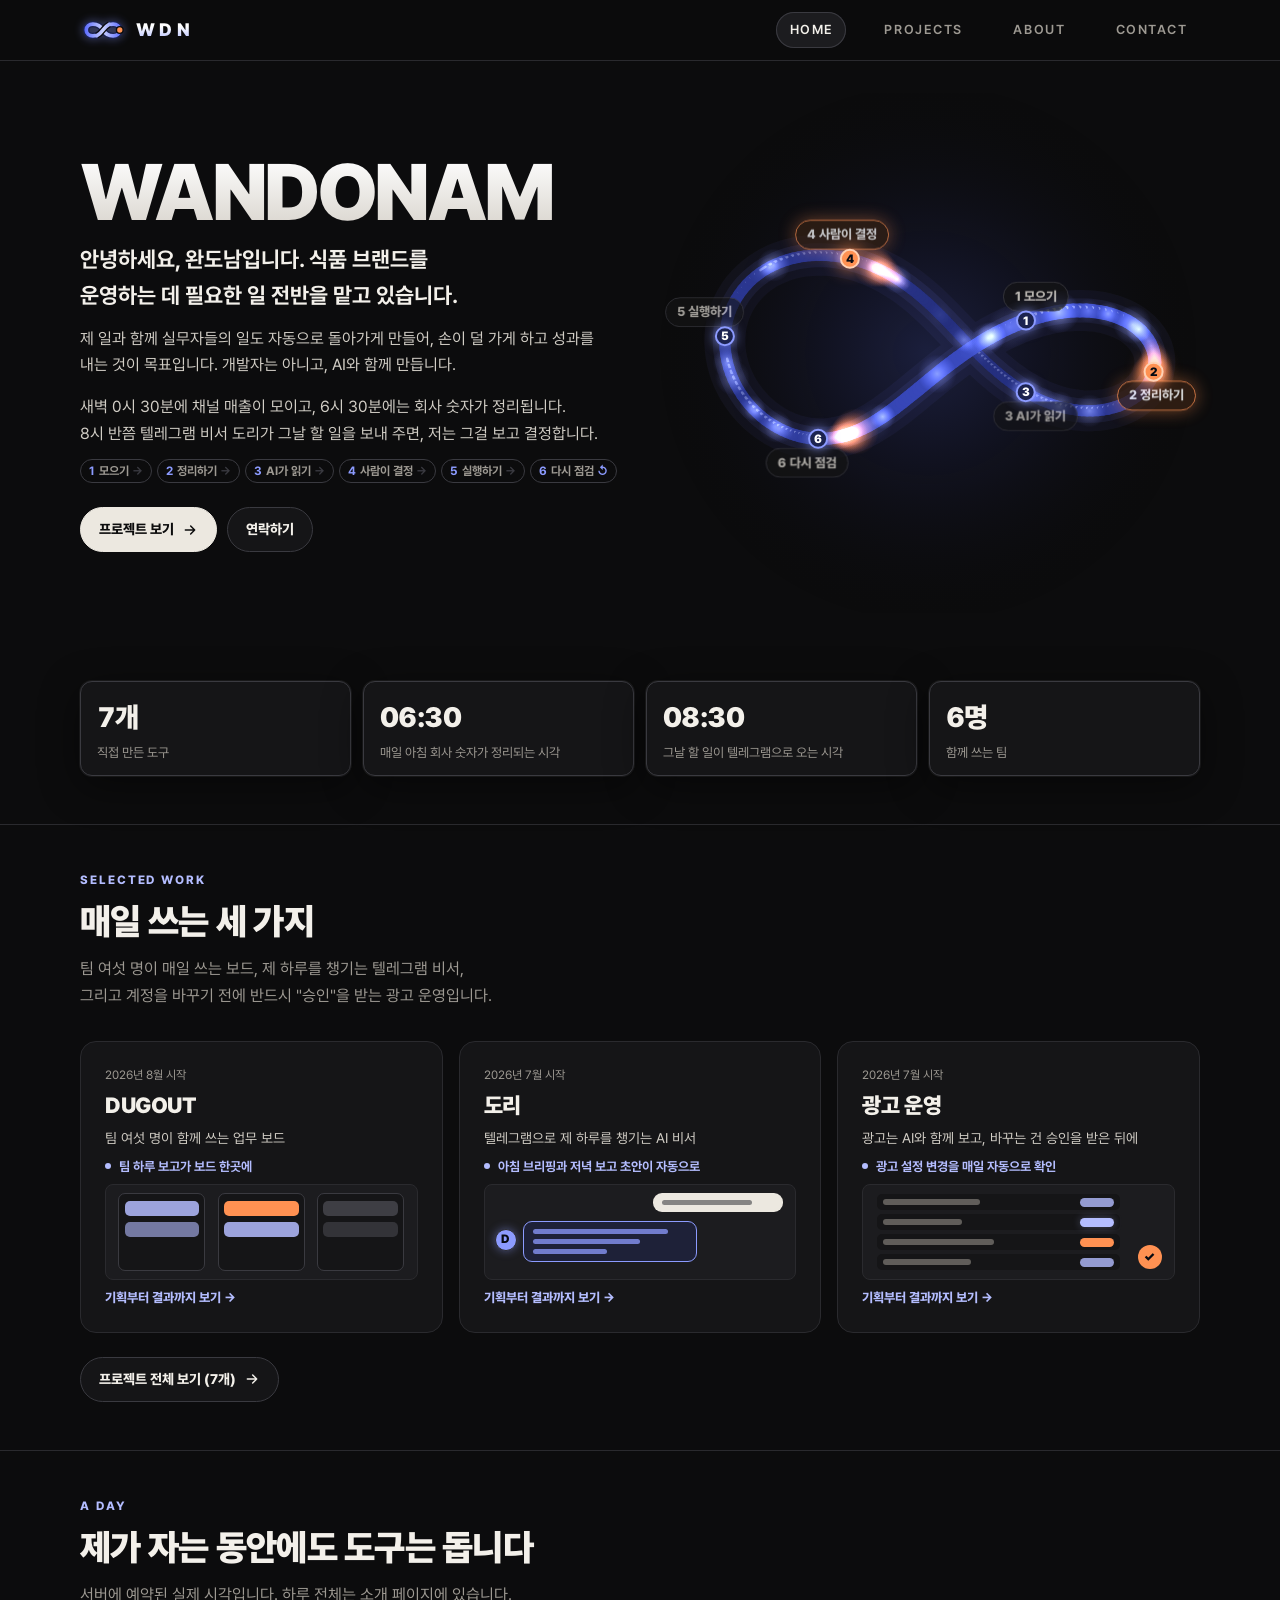
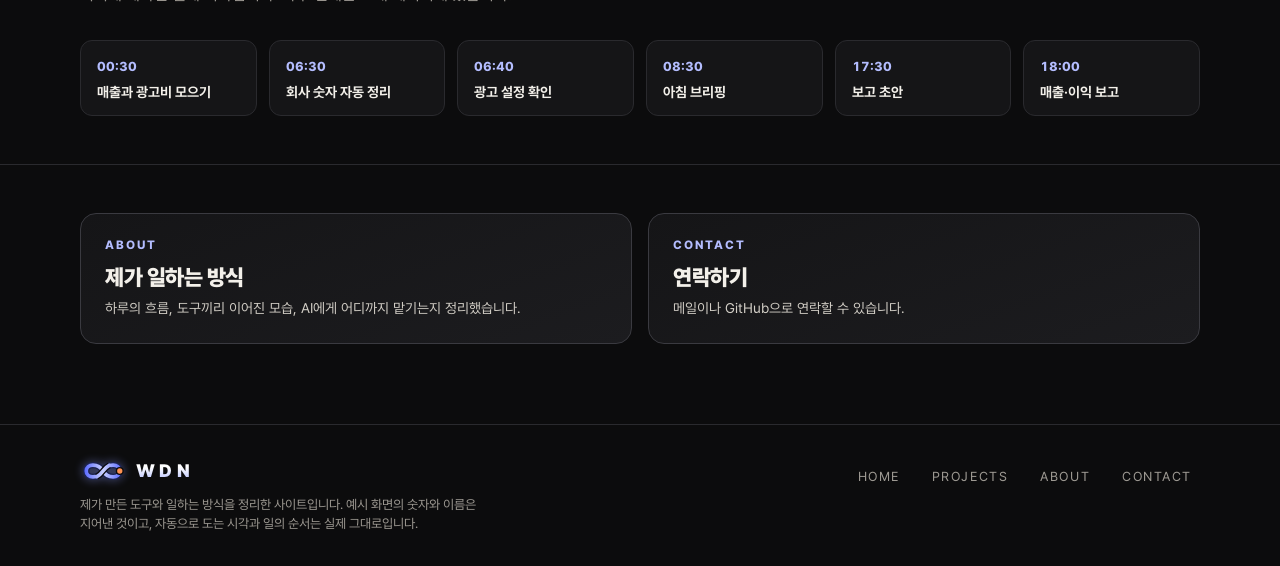
==== commit d114c0a2: "성과 칸 추가(추정값은 확인 전 표시), 넓은 공개에 맞춘 표현 조정 Co-Authored-By: Claude Fable 5.2 <noreply@anthropic.com>" ====
--- a/index.html
+++ b/index.html
@@ -67,18 +67,21 @@
   <div class="pgrid"><a class="pcard reveal" href="projects/dugout.html">
   <div class="pc-top"><span class="when">2026년 8월 시작</span></div>
   <h3>DUGOUT</h3><p>팀 여섯 명이 함께 쓰는 업무 보드</p>
+  <div class="pc-out">팀 하루 보고가 보드 한곳에</div>
   <div class="mini-fig" aria-hidden="true"><div class="mf mf-dg"><span class="col"></span><span class="col"></span><span class="col"></span><span class="cd c1"></span><span class="cd c2"></span><span class="cd c3"></span><span class="cd c4"></span><span class="cd mv"></span><span class="cd nw"></span></div></div>
   <span class="go">기획부터 결과까지 보기 →</span>
 </a>
 <a class="pcard reveal" href="projects/dori.html">
   <div class="pc-top"><span class="when">2026년 7월 시작</span></div>
   <h3>도리</h3><p>텔레그램으로 제 하루를 챙기는 AI 비서</p>
+  <div class="pc-out">아침 브리핑과 저녁 보고 초안이 자동으로</div>
   <div class="mini-fig" aria-hidden="true"><div class="mf mf-dori"><div class="b me"><i style="width:80%"></i></div><span class="av">D</span><div class="dots"><span></span><span></span><span></span></div><div class="b dr"><i class="l1"></i><i class="l2"></i><i class="l3"></i></div></div></div>
   <span class="go">기획부터 결과까지 보기 →</span>
 </a>
 <a class="pcard reveal" href="projects/ads.html">
   <div class="pc-top"><span class="when">2026년 7월 시작</span></div>
   <h3>광고 운영</h3><p>광고는 AI와 함께 보고, 바꾸는 건 승인을 받은 뒤에</p>
+  <div class="pc-out">광고 설정 변경을 매일 자동으로 확인</div>
   <div class="mini-fig" aria-hidden="true"><div class="mf mf-ads"><div class="scan"></div><div class="ar"><i></i><span class="ch c-keep"></span></div><div class="ar"><i style="width:34%"></i><span class="ch c-win"></span></div><div class="ar"><i style="width:48%"></i><span class="ch c-rev"></span></div><div class="ar"><i style="width:38%"></i><span class="ch c-keep"></span></div><span class="ok">✓</span></div></div>
   <span class="go">기획부터 결과까지 보기 →</span>
 </a></div>
--- a/assets/site.css
+++ b/assets/site.css
@@ -526,6 +526,15 @@
 .m-mobile rect[height="18"][width="72"]{x:132px;width:84px}
 @media (max-width:1100px){.map .m-desk{display:none}.map .m-mobile{display:block;max-width:460px;margin:0 auto}}
 .team-fig svg.big text[font-size="14"],.team-fig svg.big text[font-size="15"]{font-size:var(--fs-16)}
+.outcome{display:grid;grid-template-columns:repeat(2,minmax(0,1fr));gap:var(--s3);margin-bottom:var(--s5)}
+.outcome .oc{background:var(--surface);border:1px solid var(--line-2);border-radius:var(--r-md);padding:20px 24px}
+.outcome .oc b{display:block;font-size:var(--fs-28);font-weight:900;letter-spacing:-.02em;line-height:1.15;color:var(--ink);font-variant-numeric:tabular-nums;margin-bottom:6px}
+.outcome .oc>span{display:block;font-size:var(--fs-14);color:var(--ink-2);line-height:1.5}
+.unconf{display:inline-block;margin-left:10px;letter-spacing:0;font-size:var(--fs-12);font-weight:600;color:var(--muted);border:1px dashed var(--line-2);border-radius:999px;padding:0 8px;line-height:1.6;white-space:nowrap;vertical-align:middle;transform:translateY(-3px)}
+@media (min-width:601px){.pcard.wide{grid-template-rows:auto auto auto auto 1fr auto}.pcard.wide .pc-out{grid-column:1}.pcard.wide .go{grid-row:6}.pcard.wide .mini-fig{grid-row:1/7}}
+.pc-out{font-size:var(--fs-13);font-weight:700;color:var(--brand);line-height:1.5;display:flex;gap:8px;align-items:baseline}
+.pc-out::before{content:"";flex:none;width:6px;height:6px;border-radius:50%;background:var(--brand);transform:translateY(-2px)}
+@media (max-width:640px){.outcome{grid-template-columns:1fr}.outcome .oc{padding:16px 20px}}
 :focus-visible{outline:2px solid var(--brand);outline-offset:2px}
 .cta.pri:hover{background:var(--btn-hi);border-color:var(--btn-hi)}
 .cta.pri:active{background:var(--btn-press);border-color:var(--btn-press);transform:translateY(1px)}
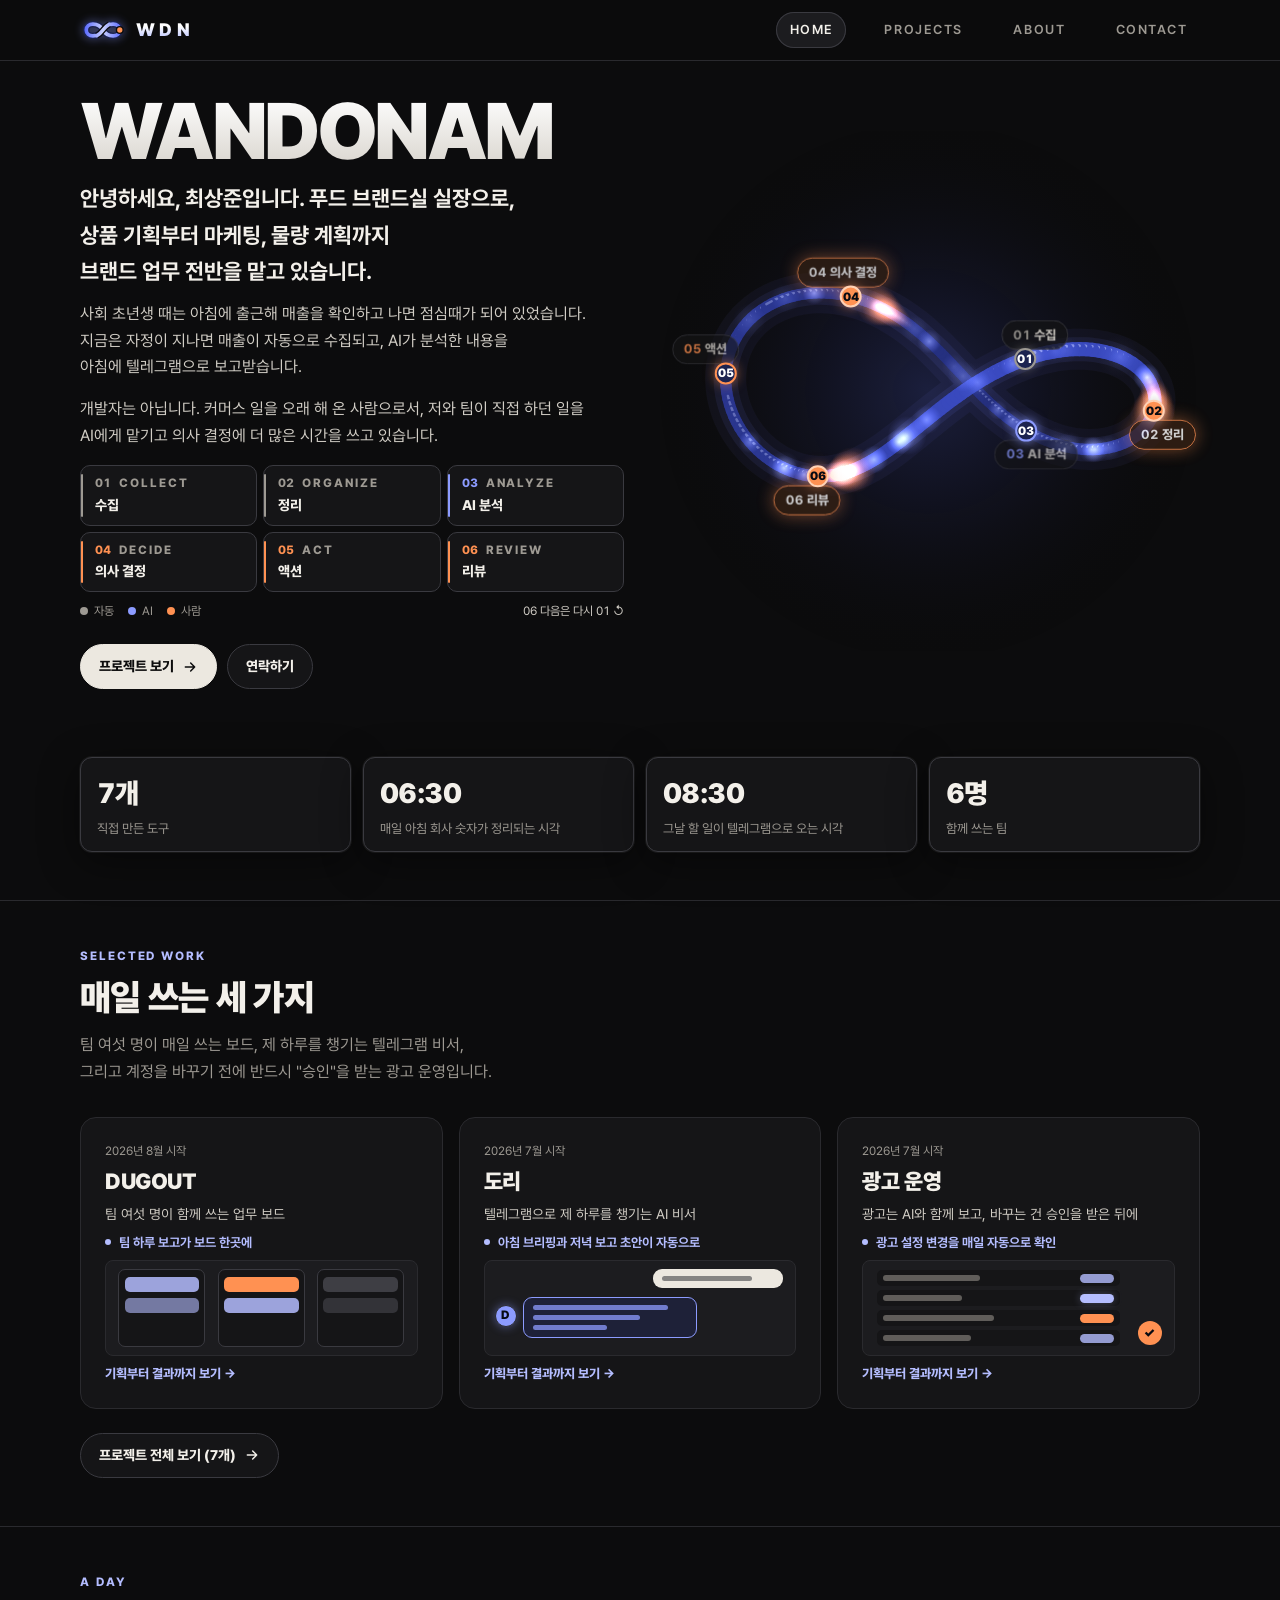
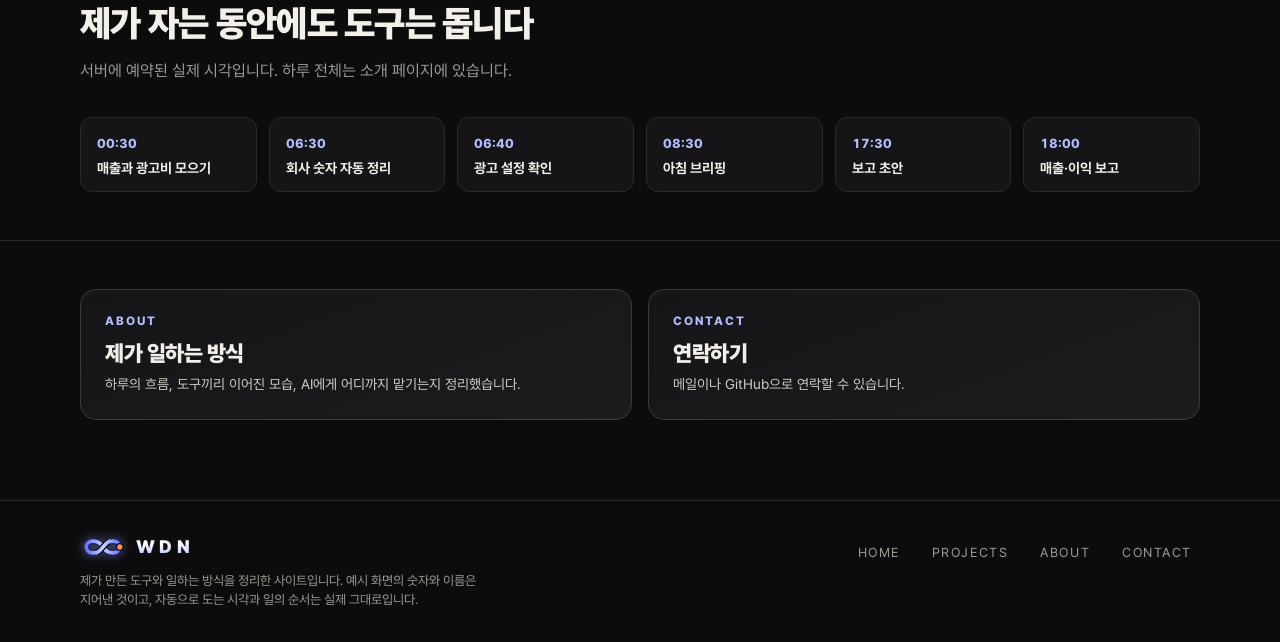
==== commit 0fcad48f: "인사말을 실명으로, 루프 6단계 이름 교체 Co-Authored-By: Claude Fable 5.2 <noreply@anthropic.com>" ====
--- a/index.html
+++ b/index.html
@@ -3,10 +3,10 @@
 <head>
 <meta charset="utf-8">
 <meta name="viewport" content="width=device-width, initial-scale=1">
-<title>WANDONAM · 완도남</title>
-<meta name="description" content="식품 브랜드의 운영 전반을 맡아, AI와 함께 실무자들의 일을 자동으로 돌아가게 만드는 완도남입니다">
-<meta property="og:title" content="WANDONAM · 완도남">
-<meta property="og:description" content="식품 브랜드의 운영 전반을 맡아, AI와 함께 실무자들의 일을 자동으로 돌아가게 만드는 완도남입니다">
+<title>WANDONAM · 최상준</title>
+<meta name="description" content="푸드 브랜드실 실장 최상준입니다. 저와 팀이 직접 하던 일을 AI에게 맡기고, 의사 결정에 더 많은 시간을 씁니다">
+<meta property="og:title" content="WANDONAM · 최상준">
+<meta property="og:description" content="푸드 브랜드실 실장 최상준입니다. 저와 팀이 직접 하던 일을 AI에게 맡기고, 의사 결정에 더 많은 시간을 씁니다">
 <meta property="og:type" content="website">
 <meta property="og:locale" content="ko_KR">
 <meta name="theme-color" content="#0C0C0D">
@@ -30,10 +30,11 @@
   <div class="wrap">
     <div>
       <h1>WANDONAM</h1>
-      <p class="hero-sub">안녕하세요, 완도남입니다. 식품 브랜드를 운영하는 데 필요한 일 전반을 맡고 있습니다.</p>
-      <p class="hero-goal">제 일과 함께 실무자들의 일도 자동으로 돌아가게 만들어, 손이 덜 가게 하고 성과를 내는 것이 목표입니다. 개발자는 아니고, AI와 함께 만듭니다.</p>
-      <p class="lede">새벽 0시 30분에 채널 매출이 모이고, 6시 30분에는 회사 숫자가 정리됩니다. 8시 반쯤 텔레그램 비서 도리가 그날 할 일을 보내 주면, 저는 그걸 보고 결정합니다.</p>
-      <div class="loop-steps" aria-label="일의 순환 단계"><span><b>1</b>모으기</span><span><b>2</b>정리하기</span><span><b>3</b>AI가 읽기</span><span><b>4</b>사람이 결정</span><span><b>5</b>실행하기</span><span><b>6</b>다시 점검</span></div>
+      <p class="hero-sub">안녕하세요, 최상준입니다. 푸드&nbsp;브랜드실&nbsp;실장으로, 상품 기획부터 마케팅, 물량 계획까지 브랜드 업무 전반을 맡고 있습니다.</p>
+      <p class="hero-goal">사회 초년생 때는 아침에 출근해 매출을 확인하고 나면 점심때가 되어 있었습니다. 지금은 자정이 지나면 매출이 자동으로 수집되고, AI가 분석한 내용을 아침에 텔레그램으로 보고받습니다.</p>
+      <p class="lede">개발자는 아닙니다. 커머스 일을 오래 해 온 사람으로서, 저와 팀이 직접 하던 일을 AI에게 맡기고 의사 결정에 더 많은 시간을 쓰고 있습니다.</p>
+      <ol class="stages" aria-label="일의 순환 단계"><li class="r-auto"><span class="sn">01</span><span class="se" lang="en">COLLECT</span><b>수집</b></li><li class="r-auto"><span class="sn">02</span><span class="se" lang="en">ORGANIZE</span><b>정리</b></li><li class="r-ai"><span class="sn">03</span><span class="se" lang="en">ANALYZE</span><b>AI 분석</b></li><li class="r-hu"><span class="sn">04</span><span class="se" lang="en">DECIDE</span><b>의사 결정</b></li><li class="r-hu"><span class="sn">05</span><span class="se" lang="en">ACT</span><b>액션</b></li><li class="r-hu"><span class="sn">06</span><span class="se" lang="en">REVIEW</span><b>리뷰</b></li></ol>
+      <div class="stage-key"><span><i class="dot d-auto"></i>자동</span><span><i class="dot d-ai"></i>AI</span><span><i class="dot d-hu"></i>사람</span><span class="back">06 다음은 다시 01 ↺</span></div>
       <div class="btn-row">
         <a class="cta pri" href="projects.html">프로젝트 보기 <svg viewBox="0 0 24 24"><path d="M5 12h14M13 6l6 6-6 6"/></svg></a>
         <a class="cta" href="contact.html">연락하기</a>
@@ -47,10 +48,10 @@
   <path d="M300 180 C 360 90, 520 90, 520 180 C 520 270, 360 270, 300 180 C 240 90, 80 90, 80 180 C 80 270, 240 270, 300 180 Z" fill="none" stroke="#1C2350" stroke-width="30" stroke-linejoin="round"/>
   <path d="M300 180 C 360 90, 520 90, 520 180 C 520 270, 360 270, 300 180 C 240 90, 80 90, 80 180 C 80 270, 240 270, 300 180 Z" fill="none" stroke="url(#lg)" stroke-width="10" stroke-linejoin="round"/>
   <circle cx="520" cy="180" r="9" fill="#FF9152"/>
-  <g font-size="15" font-weight="800" fill="#C8CFDD" text-anchor="middle"><text x="430" y="92">모으기</text><text x="555" y="250">정리하기</text><text x="430" y="292">AI가 읽기</text><text x="170" y="92">사람이 결정</text><text x="48" y="250">실행하기</text><text x="170" y="292">다시 점검</text></g>
+  <g font-size="15" font-weight="800" fill="#C8CFDD" text-anchor="middle"><text x="430" y="92"><tspan fill="#9E9A93">01</tspan> 수집</text><text x="555" y="250"><tspan fill="#9E9A93">02</tspan> 정리</text><text x="430" y="292"><tspan fill="#8C9BFF">03</tspan> AI 분석</text><text x="170" y="92"><tspan fill="#FF9152">04</tspan> 의사 결정</text><text x="48" y="250"><tspan fill="#FF9152">05</tspan> 액션</text><text x="170" y="292"><tspan fill="#FF9152">06</tspan> 리뷰</text></g>
 </svg>
       <canvas id="loopCanvas" aria-hidden="true"></canvas>
-      <span class="loop-label" aria-hidden="true">1 모으기</span><span class="loop-dot" data-i="0" aria-hidden="true">1</span><span class="loop-label" aria-hidden="true">2 정리하기</span><span class="loop-dot" data-i="1" aria-hidden="true">2</span><span class="loop-label" aria-hidden="true">3 AI가 읽기</span><span class="loop-dot" data-i="2" aria-hidden="true">3</span><span class="loop-label" aria-hidden="true">4 사람이 결정</span><span class="loop-dot" data-i="3" aria-hidden="true">4</span><span class="loop-label" aria-hidden="true">5 실행하기</span><span class="loop-dot" data-i="4" aria-hidden="true">5</span><span class="loop-label" aria-hidden="true">6 다시 점검</span><span class="loop-dot" data-i="5" aria-hidden="true">6</span>
+      <span class="loop-label r-auto" aria-hidden="true"><i class="le" lang="en">COLLECT</i><b class="ln">01</b> 수집</span><span class="loop-dot r-auto" data-i="0" aria-hidden="true">01</span><span class="loop-label r-auto" aria-hidden="true"><i class="le" lang="en">ORGANIZE</i><b class="ln">02</b> 정리</span><span class="loop-dot r-auto" data-i="1" aria-hidden="true">02</span><span class="loop-label r-ai" aria-hidden="true"><i class="le" lang="en">ANALYZE</i><b class="ln">03</b> AI 분석</span><span class="loop-dot r-ai" data-i="2" aria-hidden="true">03</span><span class="loop-label r-hu" aria-hidden="true"><i class="le" lang="en">DECIDE</i><b class="ln">04</b> 의사 결정</span><span class="loop-dot r-hu" data-i="3" aria-hidden="true">04</span><span class="loop-label r-hu" aria-hidden="true"><i class="le" lang="en">ACT</i><b class="ln">05</b> 액션</span><span class="loop-dot r-hu" data-i="4" aria-hidden="true">05</span><span class="loop-label r-hu" aria-hidden="true"><i class="le" lang="en">REVIEW</i><b class="ln">06</b> 리뷰</span><span class="loop-dot r-hu" data-i="5" aria-hidden="true">06</span>
     </div>
   </div>
 </section>
--- a/assets/site.css
+++ b/assets/site.css
@@ -205,13 +205,11 @@
 .loop-stage canvas{position:absolute;inset:0;width:100%;height:100%;display:block}
 .loop-fallback{position:absolute;inset:0;width:100%;height:100%}
 .loop-stage.live .loop-fallback{display:none}
-.loop-label{position:absolute;left:0;top:0;font-size:var(--fs-13);font-weight:800;color:var(--ink-2);background:var(--label-bg);border:1px solid var(--line-2);border-radius:999px;padding:4px 11px;white-space:nowrap;transition:color .25s,border-color .25s,box-shadow .25s,background .25s;will-change:transform;line-height:1.5}
+.loop-label{position:absolute;left:0;top:0;font-size:var(--fs-13);font-weight:800;color:var(--ink-2);background:var(--label-bg);border:1px solid var(--line-2);white-space:nowrap;transition:color .25s,border-color .25s,box-shadow .25s,background .25s;will-change:transform;border-radius:999px;padding:4px 11px;line-height:1.5}
 .loop-label.on{color:#fff;border-color:var(--human);box-shadow:0 0 18px rgba(255,145,82,.55);background:rgba(58,36,22,.9)}
-.loop-dot{position:absolute;left:0;top:0;width:20px;height:20px;border-radius:50%;background:#1C2350;border:2px solid var(--brand);color:#fff;font-size:var(--fs-12);font-weight:900;line-height:16px;text-align:center;box-shadow:0 0 12px rgba(140,155,255,.8)}
-.loop-dot.on{background:var(--human);border-color:#FFD2B5;color:#070A12;box-shadow:0 0 18px rgba(255,145,82,1)}
+.loop-dot{position:absolute;left:0;top:0;border-radius:50%;background:#1C2350;border:2px solid var(--brand);color:#fff;font-weight:900;text-align:center;box-shadow:0 0 12px rgba(140,155,255,.8);width:22px;height:22px;margin:-1px 0 0 -1px;line-height:18px;font-size:var(--fs-12);font-variant-numeric:tabular-nums;letter-spacing:-.02em}
+.loop-dot.on{box-shadow:0 0 18px rgba(255,145,82,1)}
 .loop-stage:not(.live) .loop-label,.loop-stage:not(.live) .loop-dot{display:none}
-.loop-steps span::after{content:" →";color:var(--line-2)}
-.loop-steps span:last-child::after{content:" ↺";color:var(--brand)}
 @media (max-width:960px){.home-hero .wrap{grid-template-columns:1fr}.loop-stage{height:clamp(280px,78vw,440px)}}
 .stats.glow .stat{background:var(--surface);border-color:var(--line-2);box-shadow:var(--glow)}
 .pgrid{display:grid;grid-template-columns:repeat(3,1fr);gap:var(--s4)}
@@ -291,7 +289,6 @@
 .site-foot p{font-size:var(--fs-13);color:var(--muted);max-width:52ch;line-height:1.5}
 .sec.tight{padding:var(--s7) 0}
 @media (max-width:640px){.loop-stage .loop-label{display:none!important}}
-.loop-steps b{color:var(--brand);margin-right:4px}
 .pcard .mini-fig{border-radius:var(--r-sm);background:var(--surface-2);border:1px solid var(--line);margin-top:auto;height:96px;position:relative;overflow:hidden;display:block;place-items:initial}
 .mf{position:absolute;inset:0}
 .mf .b{position:absolute;border-radius:9px;padding:7px 9px;display:flex;flex-direction:column;gap:5px;justify-content:center}
@@ -461,8 +458,6 @@
 .site-foot .fl a{color:var(--muted);text-decoration:none;display:inline-flex;align-items:center;min-height:40px;padding:0 8px}
 .apply-grid .card:last-child:nth-child(odd){grid-column:1/-1}
 .home-hero .wrap{grid-template-columns:1fr 1fr}
-.loop-steps{display:flex;flex-wrap:wrap;margin-top:var(--s3);gap:5px}
-.loop-steps span{font-size:var(--fs-12);font-weight:700;color:var(--muted);border:1px solid var(--line-2);border-radius:999px;padding:2px 8px;line-height:1.5}
 .home-hero{position:relative;padding:var(--s6) 0 var(--s7);overflow:hidden;padding-bottom:var(--s5)}
 .home-hero + .sec{border-top:0;padding-top:var(--s3)}
 @media (max-width:960px){.home-hero .wrap{grid-template-columns:1fr}}
@@ -487,7 +482,7 @@
 p,li,dd,.ba-b,.ba-a,.tl .x{text-wrap:pretty}
 .sec-head h2{font-size:var(--fs-h2);font-weight:900;margin-bottom:var(--s3);letter-spacing:-.02em}
 .page-head h1{font-size:var(--fs-h1);font-weight:900;margin-bottom:var(--s3);letter-spacing:-.03em;line-height:1.15}
-.tag,.cta,th,.loop-steps span,.keys li>b,.conf,.pcard .when,.pcard .pno,.ba-b span,.ba-a span,.block-t{white-space:nowrap}
+.tag,.cta,th,.keys li>b,.conf,.pcard .when,.pcard .pno,.ba-b span,.ba-a span,.block-t{white-space:nowrap}
 .stat b,.who-card .n,.pcard .pno,.phase-head .k,.tl .d,.day-strip .t,.track .h,.g-scale span,.g-ms .d,.ev-card .t,.otbl td{font-variant-numeric:tabular-nums}
 .kicker{margin-bottom:12px}
 .stepper .en{display:block;margin-bottom:3px;padding-left:.16em}
@@ -535,6 +530,29 @@
 .pc-out{font-size:var(--fs-13);font-weight:700;color:var(--brand);line-height:1.5;display:flex;gap:8px;align-items:baseline}
 .pc-out::before{content:"";flex:none;width:6px;height:6px;border-radius:50%;background:var(--brand);transform:translateY(-2px)}
 @media (max-width:640px){.outcome{grid-template-columns:1fr}.outcome .oc{padding:16px 20px}}
+.stages{list-style:none;margin:var(--s4) 0 0;padding:0;display:grid;grid-template-columns:repeat(3,minmax(0,1fr));gap:6px;max-width:560px}
+.stages li{position:relative;background:var(--surface);border:1px solid var(--line-2);border-radius:10px;padding:8px 12px 9px 14px;display:grid;grid-template-columns:auto 1fr;column-gap:8px;align-items:baseline;overflow:hidden}
+.stages li::before{content:"";position:absolute;left:0;top:8px;bottom:8px;width:2px;border-radius:2px;background:var(--role)}
+.stages .sn{font-size:var(--fs-12);font-weight:800;font-variant-numeric:tabular-nums;color:var(--role)}
+.stages .se{font-size:var(--fs-12);font-weight:800;letter-spacing:.16em;color:var(--muted);white-space:nowrap}
+.stages b{grid-column:1/-1;font-size:var(--fs-14);font-weight:800;color:var(--ink);line-height:1.4;margin-top:2px;white-space:nowrap}
+.r-auto{--role:var(--auto)}
+.r-ai{--role:var(--ai)}
+.r-hu{--role:var(--human)}
+.stage-key{display:flex;flex-wrap:wrap;align-items:center;gap:6px 14px;margin:10px 0 0;max-width:560px;font-size:var(--fs-12);line-height:1.5;color:var(--muted)}
+.stage-key span{display:inline-flex;align-items:center;gap:6px}
+.stage-key .dot{width:8px;height:8px}
+.stage-key .back{margin-left:auto;color:var(--ink-2);font-variant-numeric:tabular-nums}
+.loop-label .le{display:none;font-style:normal;font-size:var(--fs-12);font-weight:800;letter-spacing:.16em;color:var(--muted);margin-bottom:1px}
+.loop-label .ln{color:var(--role);font-variant-numeric:tabular-nums}
+.loop-label.on .le{color:#FFD2B5}
+.loop-label.on .ln{color:#fff}
+.loop-dot.r-auto{border-color:var(--auto);box-shadow:0 0 10px rgba(158,154,147,.45)}
+.loop-dot.r-ai{border-color:var(--ai)}
+.loop-dot.r-hu{border-color:var(--human);box-shadow:0 0 12px rgba(255,145,82,.55)}
+.loop-dot.on{background:var(--human);color:#070A12;border-color:#FFD2B5}
+@media (max-width:420px){.stages .se{display:none}.stages li{padding:7px 10px 8px 12px}}
+.intro-card h2 .nick{display:inline-block;margin-left:12px;font-size:var(--fs-12);font-weight:800;letter-spacing:.16em;color:var(--brand);vertical-align:middle}
 :focus-visible{outline:2px solid var(--brand);outline-offset:2px}
 .cta.pri:hover{background:var(--btn-hi);border-color:var(--btn-hi)}
 .cta.pri:active{background:var(--btn-press);border-color:var(--btn-press);transform:translateY(1px)}
@@ -542,7 +560,6 @@
 .g-bar{position:absolute;top:19px;height:16px;border-radius:5px;background:color-mix(in srgb,var(--brand) 70%,var(--surface))}
 .pcard:hover,a.c-card:hover,.cta-band a:hover{box-shadow:0 0 0 1px var(--brand-glow),0 10px 40px rgba(0,0,0,.45)}
 .loop-dot{border-color:var(--loop-blue)}
-.loop-steps b,.loop-steps span:last-child::after{color:var(--loop-blue)}
 .mini .dori{border-width:2px;border-color:var(--ai)}
 .d-ai,.track .ev.ai{background:var(--ai)}
 .ev-card.ai{border-left-color:var(--ai)}
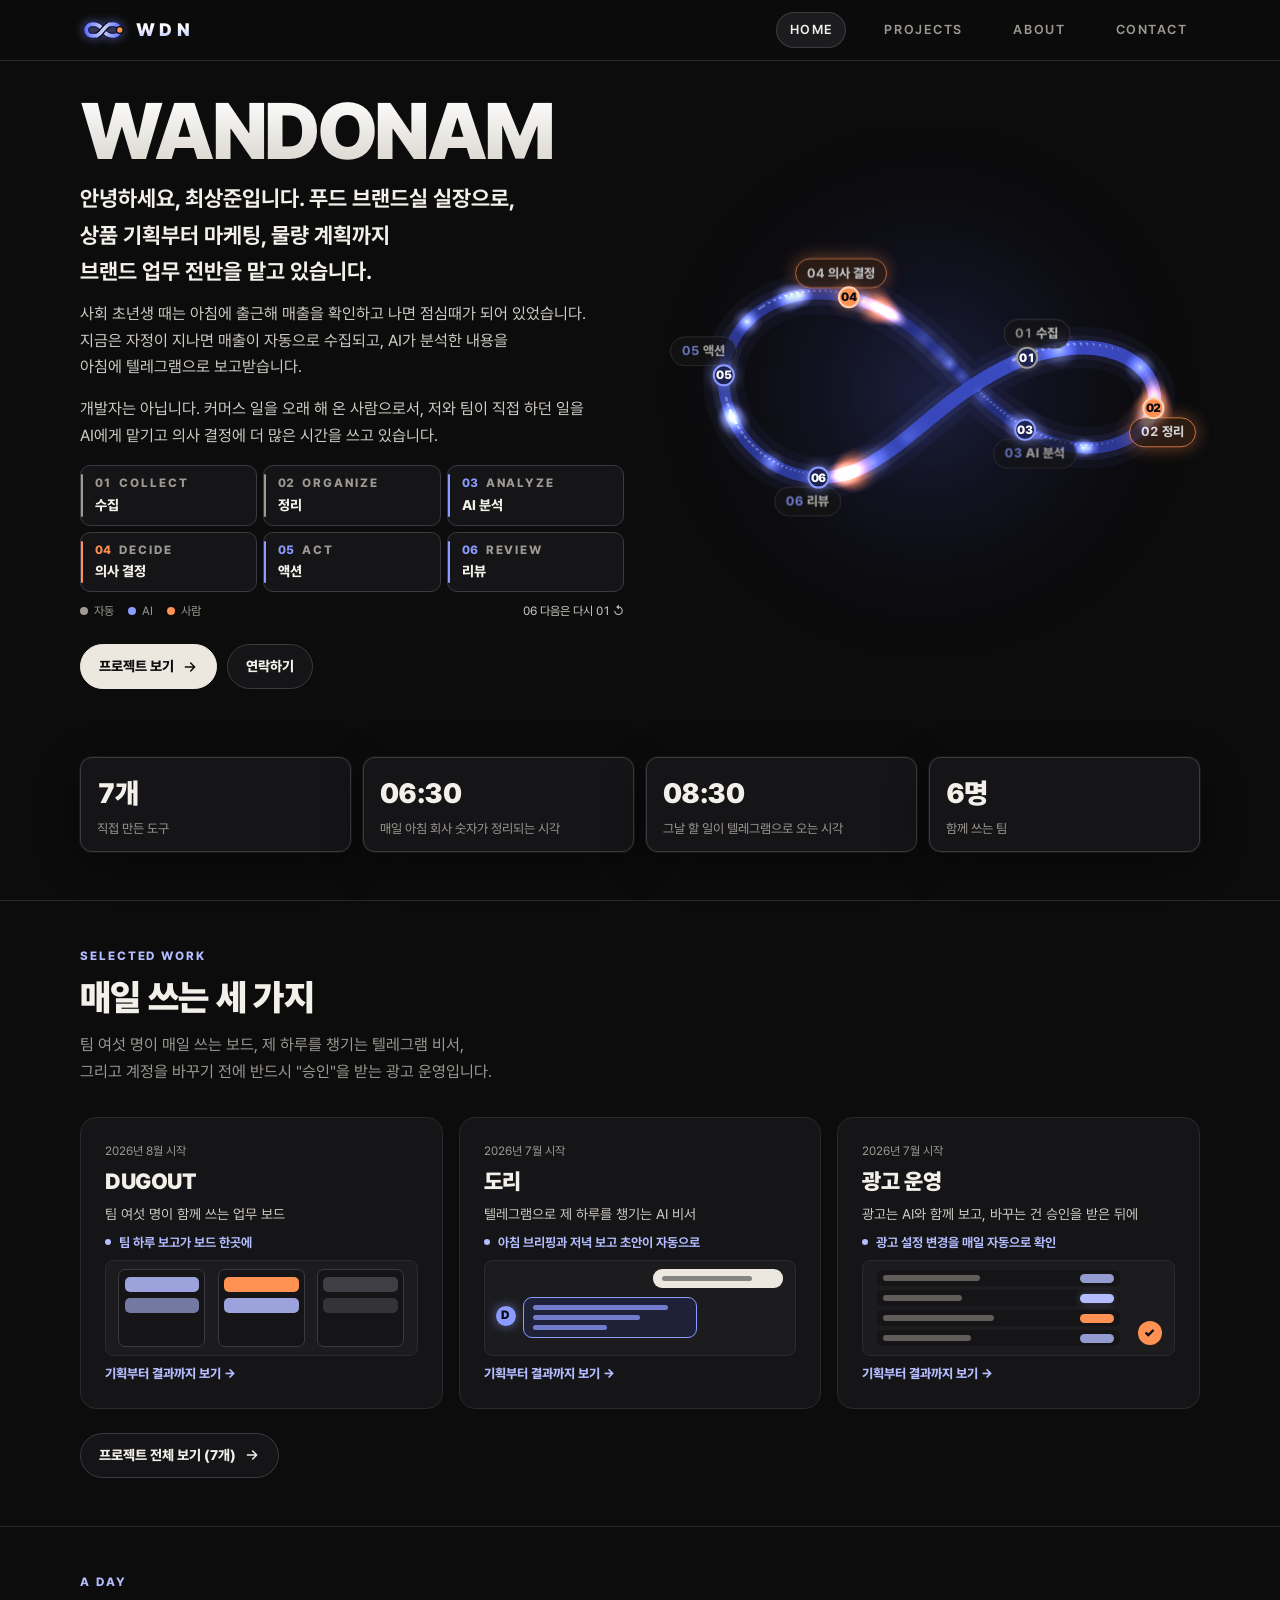
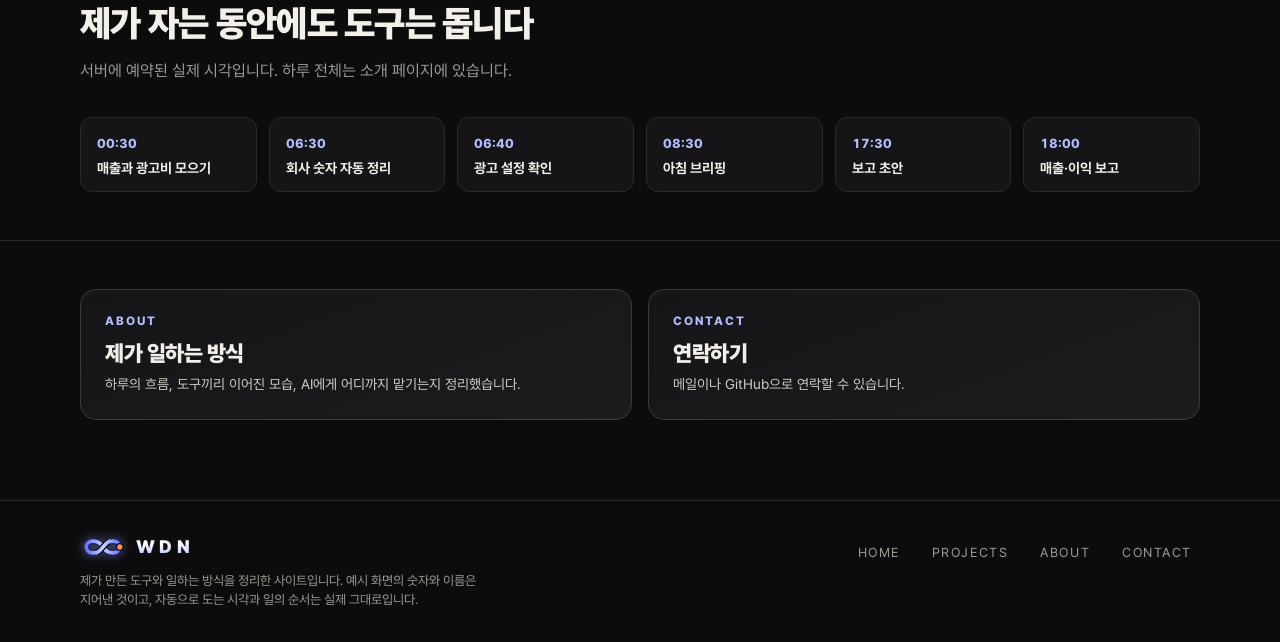
==== commit 1576f992: "사람 표시는 의사 결정 한 단계만 Co-Authored-By: Claude Fable 5.2 <noreply@anthropic.com>" ====
--- a/index.html
+++ b/index.html
@@ -33,7 +33,7 @@
       <p class="hero-sub">안녕하세요, 최상준입니다. 푸드&nbsp;브랜드실&nbsp;실장으로, 상품 기획부터 마케팅, 물량 계획까지 브랜드 업무 전반을 맡고 있습니다.</p>
       <p class="hero-goal">사회 초년생 때는 아침에 출근해 매출을 확인하고 나면 점심때가 되어 있었습니다. 지금은 자정이 지나면 매출이 자동으로 수집되고, AI가 분석한 내용을 아침에 텔레그램으로 보고받습니다.</p>
       <p class="lede">개발자는 아닙니다. 커머스 일을 오래 해 온 사람으로서, 저와 팀이 직접 하던 일을 AI에게 맡기고 의사 결정에 더 많은 시간을 쓰고 있습니다.</p>
-      <ol class="stages" aria-label="일의 순환 단계"><li class="r-auto"><span class="sn">01</span><span class="se" lang="en">COLLECT</span><b>수집</b></li><li class="r-auto"><span class="sn">02</span><span class="se" lang="en">ORGANIZE</span><b>정리</b></li><li class="r-ai"><span class="sn">03</span><span class="se" lang="en">ANALYZE</span><b>AI 분석</b></li><li class="r-hu"><span class="sn">04</span><span class="se" lang="en">DECIDE</span><b>의사 결정</b></li><li class="r-hu"><span class="sn">05</span><span class="se" lang="en">ACT</span><b>액션</b></li><li class="r-hu"><span class="sn">06</span><span class="se" lang="en">REVIEW</span><b>리뷰</b></li></ol>
+      <ol class="stages" aria-label="일의 순환 단계"><li class="r-auto"><span class="sn">01</span><span class="se" lang="en">COLLECT</span><b>수집</b></li><li class="r-auto"><span class="sn">02</span><span class="se" lang="en">ORGANIZE</span><b>정리</b></li><li class="r-ai"><span class="sn">03</span><span class="se" lang="en">ANALYZE</span><b>AI 분석</b></li><li class="r-hu"><span class="sn">04</span><span class="se" lang="en">DECIDE</span><b>의사 결정</b></li><li class="r-ai"><span class="sn">05</span><span class="se" lang="en">ACT</span><b>액션</b></li><li class="r-ai"><span class="sn">06</span><span class="se" lang="en">REVIEW</span><b>리뷰</b></li></ol>
       <div class="stage-key"><span><i class="dot d-auto"></i>자동</span><span><i class="dot d-ai"></i>AI</span><span><i class="dot d-hu"></i>사람</span><span class="back">06 다음은 다시 01 ↺</span></div>
       <div class="btn-row">
         <a class="cta pri" href="projects.html">프로젝트 보기 <svg viewBox="0 0 24 24"><path d="M5 12h14M13 6l6 6-6 6"/></svg></a>
@@ -48,10 +48,10 @@
   <path d="M300 180 C 360 90, 520 90, 520 180 C 520 270, 360 270, 300 180 C 240 90, 80 90, 80 180 C 80 270, 240 270, 300 180 Z" fill="none" stroke="#1C2350" stroke-width="30" stroke-linejoin="round"/>
   <path d="M300 180 C 360 90, 520 90, 520 180 C 520 270, 360 270, 300 180 C 240 90, 80 90, 80 180 C 80 270, 240 270, 300 180 Z" fill="none" stroke="url(#lg)" stroke-width="10" stroke-linejoin="round"/>
   <circle cx="520" cy="180" r="9" fill="#FF9152"/>
-  <g font-size="15" font-weight="800" fill="#C8CFDD" text-anchor="middle"><text x="430" y="92"><tspan fill="#9E9A93">01</tspan> 수집</text><text x="555" y="250"><tspan fill="#9E9A93">02</tspan> 정리</text><text x="430" y="292"><tspan fill="#8C9BFF">03</tspan> AI 분석</text><text x="170" y="92"><tspan fill="#FF9152">04</tspan> 의사 결정</text><text x="48" y="250"><tspan fill="#FF9152">05</tspan> 액션</text><text x="170" y="292"><tspan fill="#FF9152">06</tspan> 리뷰</text></g>
+  <g font-size="15" font-weight="800" fill="#C8CFDD" text-anchor="middle"><text x="430" y="92"><tspan fill="#9E9A93">01</tspan> 수집</text><text x="555" y="250"><tspan fill="#9E9A93">02</tspan> 정리</text><text x="430" y="292"><tspan fill="#8C9BFF">03</tspan> AI 분석</text><text x="170" y="92"><tspan fill="#FF9152">04</tspan> 의사 결정</text><text x="48" y="250"><tspan fill="#8C9BFF">05</tspan> 액션</text><text x="170" y="292"><tspan fill="#8C9BFF">06</tspan> 리뷰</text></g>
 </svg>
       <canvas id="loopCanvas" aria-hidden="true"></canvas>
-      <span class="loop-label r-auto" aria-hidden="true"><i class="le" lang="en">COLLECT</i><b class="ln">01</b> 수집</span><span class="loop-dot r-auto" data-i="0" aria-hidden="true">01</span><span class="loop-label r-auto" aria-hidden="true"><i class="le" lang="en">ORGANIZE</i><b class="ln">02</b> 정리</span><span class="loop-dot r-auto" data-i="1" aria-hidden="true">02</span><span class="loop-label r-ai" aria-hidden="true"><i class="le" lang="en">ANALYZE</i><b class="ln">03</b> AI 분석</span><span class="loop-dot r-ai" data-i="2" aria-hidden="true">03</span><span class="loop-label r-hu" aria-hidden="true"><i class="le" lang="en">DECIDE</i><b class="ln">04</b> 의사 결정</span><span class="loop-dot r-hu" data-i="3" aria-hidden="true">04</span><span class="loop-label r-hu" aria-hidden="true"><i class="le" lang="en">ACT</i><b class="ln">05</b> 액션</span><span class="loop-dot r-hu" data-i="4" aria-hidden="true">05</span><span class="loop-label r-hu" aria-hidden="true"><i class="le" lang="en">REVIEW</i><b class="ln">06</b> 리뷰</span><span class="loop-dot r-hu" data-i="5" aria-hidden="true">06</span>
+      <span class="loop-label r-auto" aria-hidden="true"><i class="le" lang="en">COLLECT</i><b class="ln">01</b> 수집</span><span class="loop-dot r-auto" data-i="0" aria-hidden="true">01</span><span class="loop-label r-auto" aria-hidden="true"><i class="le" lang="en">ORGANIZE</i><b class="ln">02</b> 정리</span><span class="loop-dot r-auto" data-i="1" aria-hidden="true">02</span><span class="loop-label r-ai" aria-hidden="true"><i class="le" lang="en">ANALYZE</i><b class="ln">03</b> AI 분석</span><span class="loop-dot r-ai" data-i="2" aria-hidden="true">03</span><span class="loop-label r-hu" aria-hidden="true"><i class="le" lang="en">DECIDE</i><b class="ln">04</b> 의사 결정</span><span class="loop-dot r-hu" data-i="3" aria-hidden="true">04</span><span class="loop-label r-ai" aria-hidden="true"><i class="le" lang="en">ACT</i><b class="ln">05</b> 액션</span><span class="loop-dot r-ai" data-i="4" aria-hidden="true">05</span><span class="loop-label r-ai" aria-hidden="true"><i class="le" lang="en">REVIEW</i><b class="ln">06</b> 리뷰</span><span class="loop-dot r-ai" data-i="5" aria-hidden="true">06</span>
     </div>
   </div>
 </section>
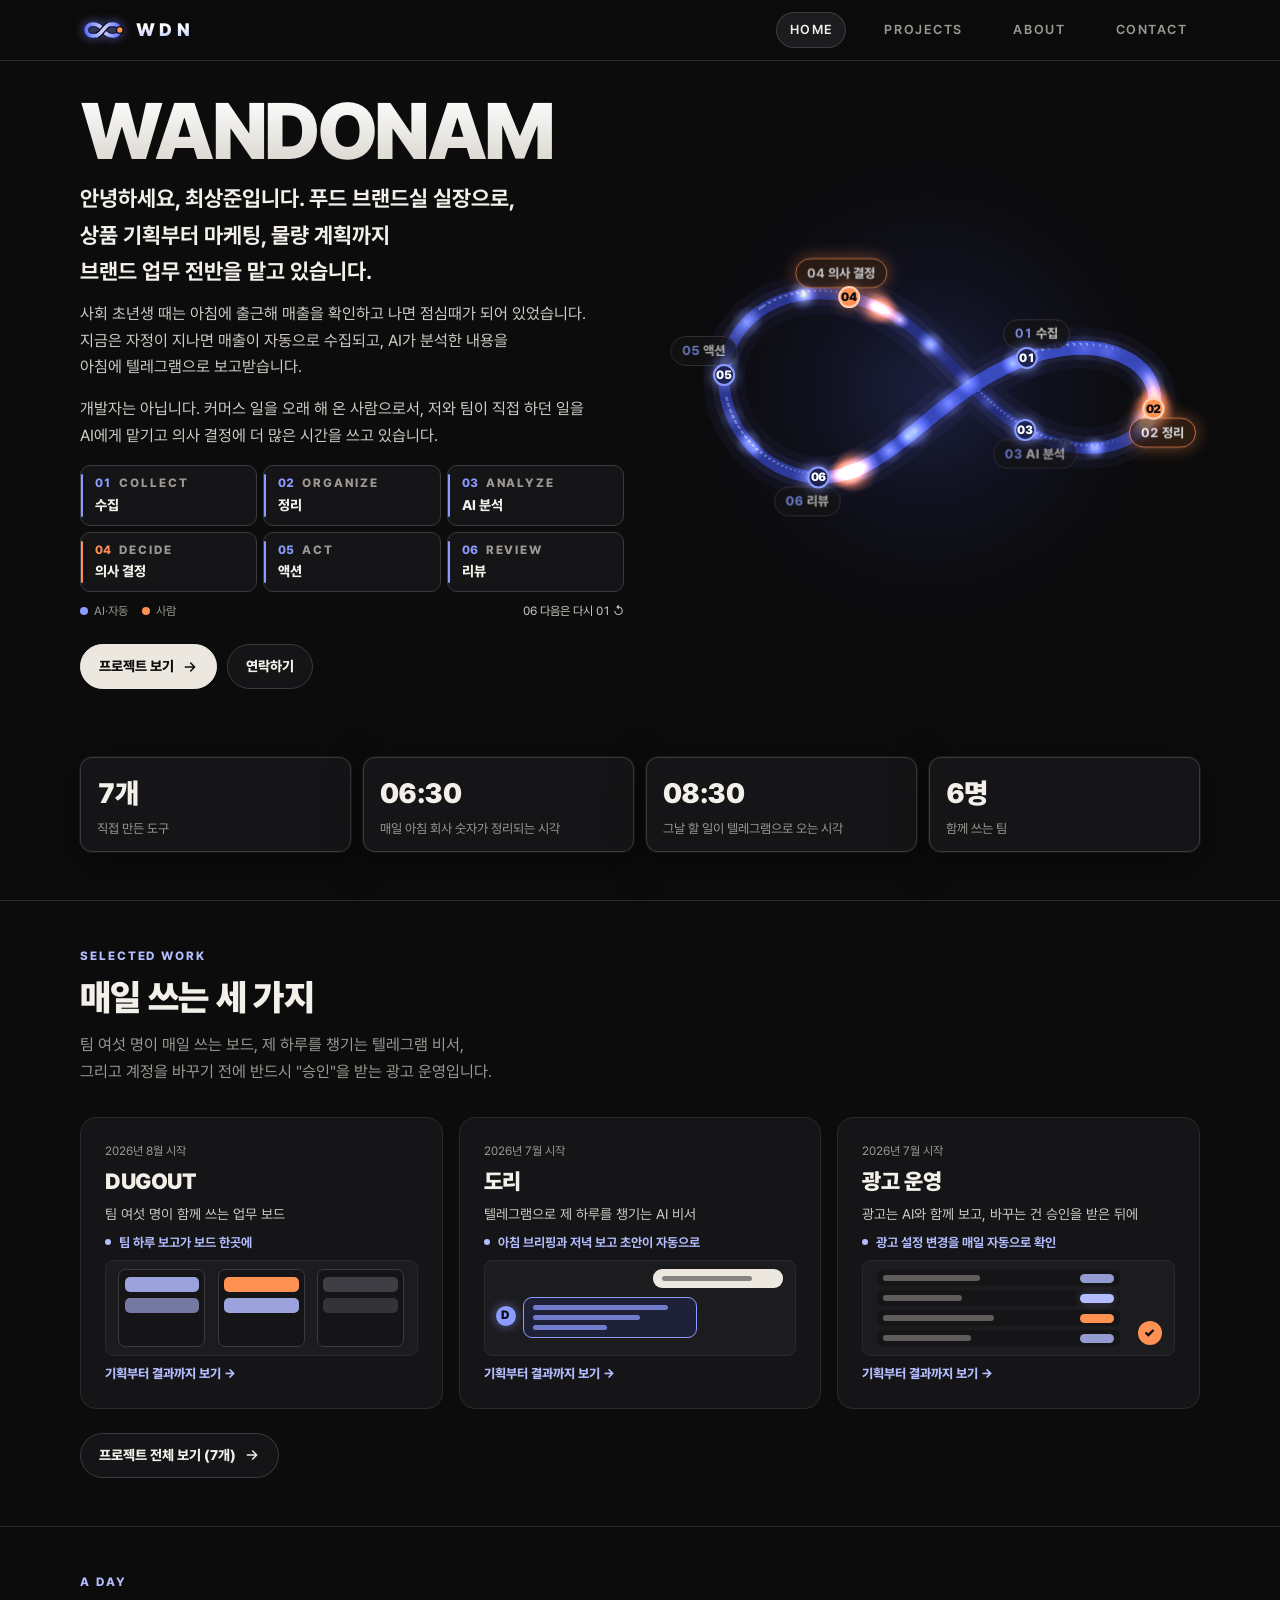
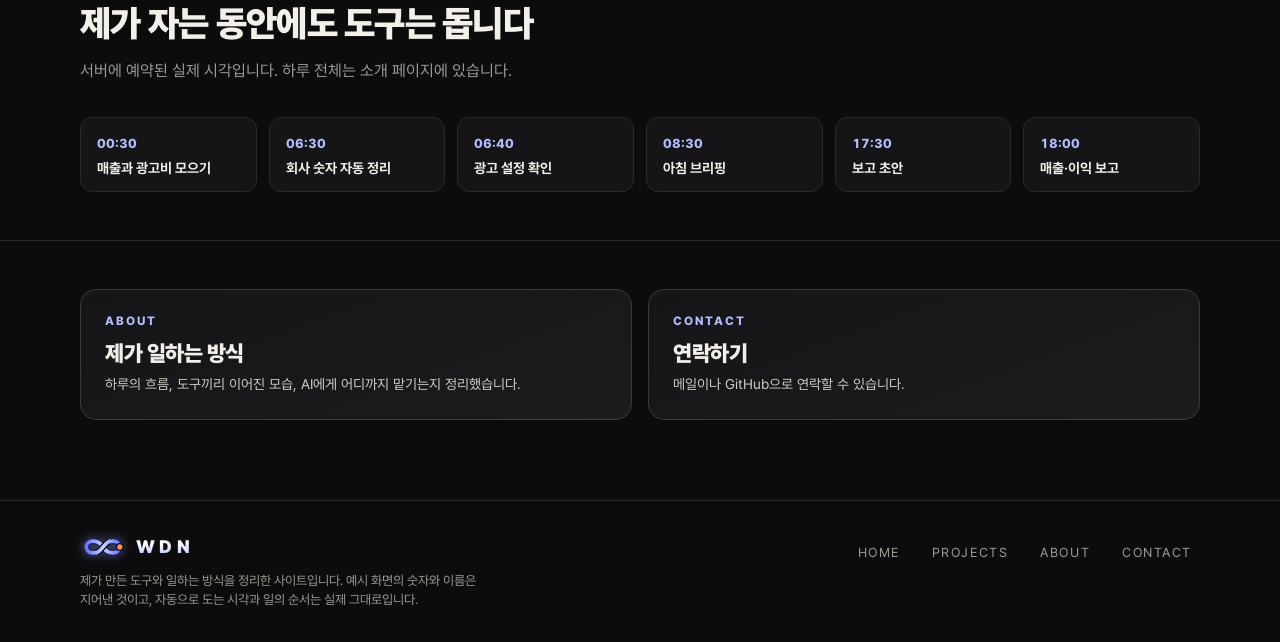
==== commit 433a78b6: "홈 단계 색을 AI·자동과 사람 두 가지로 Co-Authored-By: Claude Fable 5.2 <noreply@anthropic.com>" ====
--- a/index.html
+++ b/index.html
@@ -33,8 +33,8 @@
       <p class="hero-sub">안녕하세요, 최상준입니다. 푸드&nbsp;브랜드실&nbsp;실장으로, 상품 기획부터 마케팅, 물량 계획까지 브랜드 업무 전반을 맡고 있습니다.</p>
       <p class="hero-goal">사회 초년생 때는 아침에 출근해 매출을 확인하고 나면 점심때가 되어 있었습니다. 지금은 자정이 지나면 매출이 자동으로 수집되고, AI가 분석한 내용을 아침에 텔레그램으로 보고받습니다.</p>
       <p class="lede">개발자는 아닙니다. 커머스 일을 오래 해 온 사람으로서, 저와 팀이 직접 하던 일을 AI에게 맡기고 의사 결정에 더 많은 시간을 쓰고 있습니다.</p>
-      <ol class="stages" aria-label="일의 순환 단계"><li class="r-auto"><span class="sn">01</span><span class="se" lang="en">COLLECT</span><b>수집</b></li><li class="r-auto"><span class="sn">02</span><span class="se" lang="en">ORGANIZE</span><b>정리</b></li><li class="r-ai"><span class="sn">03</span><span class="se" lang="en">ANALYZE</span><b>AI 분석</b></li><li class="r-hu"><span class="sn">04</span><span class="se" lang="en">DECIDE</span><b>의사 결정</b></li><li class="r-ai"><span class="sn">05</span><span class="se" lang="en">ACT</span><b>액션</b></li><li class="r-ai"><span class="sn">06</span><span class="se" lang="en">REVIEW</span><b>리뷰</b></li></ol>
-      <div class="stage-key"><span><i class="dot d-auto"></i>자동</span><span><i class="dot d-ai"></i>AI</span><span><i class="dot d-hu"></i>사람</span><span class="back">06 다음은 다시 01 ↺</span></div>
+      <ol class="stages" aria-label="일의 순환 단계"><li class="r-ai"><span class="sn">01</span><span class="se" lang="en">COLLECT</span><b>수집</b></li><li class="r-ai"><span class="sn">02</span><span class="se" lang="en">ORGANIZE</span><b>정리</b></li><li class="r-ai"><span class="sn">03</span><span class="se" lang="en">ANALYZE</span><b>AI 분석</b></li><li class="r-hu"><span class="sn">04</span><span class="se" lang="en">DECIDE</span><b>의사 결정</b></li><li class="r-ai"><span class="sn">05</span><span class="se" lang="en">ACT</span><b>액션</b></li><li class="r-ai"><span class="sn">06</span><span class="se" lang="en">REVIEW</span><b>리뷰</b></li></ol>
+      <div class="stage-key"><span><i class="dot d-ai"></i>AI·자동</span><span><i class="dot d-hu"></i>사람</span><span class="back">06 다음은 다시 01 ↺</span></div>
       <div class="btn-row">
         <a class="cta pri" href="projects.html">프로젝트 보기 <svg viewBox="0 0 24 24"><path d="M5 12h14M13 6l6 6-6 6"/></svg></a>
         <a class="cta" href="contact.html">연락하기</a>
@@ -48,10 +48,10 @@
   <path d="M300 180 C 360 90, 520 90, 520 180 C 520 270, 360 270, 300 180 C 240 90, 80 90, 80 180 C 80 270, 240 270, 300 180 Z" fill="none" stroke="#1C2350" stroke-width="30" stroke-linejoin="round"/>
   <path d="M300 180 C 360 90, 520 90, 520 180 C 520 270, 360 270, 300 180 C 240 90, 80 90, 80 180 C 80 270, 240 270, 300 180 Z" fill="none" stroke="url(#lg)" stroke-width="10" stroke-linejoin="round"/>
   <circle cx="520" cy="180" r="9" fill="#FF9152"/>
-  <g font-size="15" font-weight="800" fill="#C8CFDD" text-anchor="middle"><text x="430" y="92"><tspan fill="#9E9A93">01</tspan> 수집</text><text x="555" y="250"><tspan fill="#9E9A93">02</tspan> 정리</text><text x="430" y="292"><tspan fill="#8C9BFF">03</tspan> AI 분석</text><text x="170" y="92"><tspan fill="#FF9152">04</tspan> 의사 결정</text><text x="48" y="250"><tspan fill="#8C9BFF">05</tspan> 액션</text><text x="170" y="292"><tspan fill="#8C9BFF">06</tspan> 리뷰</text></g>
+  <g font-size="15" font-weight="800" fill="#C8CFDD" text-anchor="middle"><text x="430" y="92"><tspan fill="#8C9BFF">01</tspan> 수집</text><text x="555" y="250"><tspan fill="#8C9BFF">02</tspan> 정리</text><text x="430" y="292"><tspan fill="#8C9BFF">03</tspan> AI 분석</text><text x="170" y="92"><tspan fill="#FF9152">04</tspan> 의사 결정</text><text x="48" y="250"><tspan fill="#8C9BFF">05</tspan> 액션</text><text x="170" y="292"><tspan fill="#8C9BFF">06</tspan> 리뷰</text></g>
 </svg>
       <canvas id="loopCanvas" aria-hidden="true"></canvas>
-      <span class="loop-label r-auto" aria-hidden="true"><i class="le" lang="en">COLLECT</i><b class="ln">01</b> 수집</span><span class="loop-dot r-auto" data-i="0" aria-hidden="true">01</span><span class="loop-label r-auto" aria-hidden="true"><i class="le" lang="en">ORGANIZE</i><b class="ln">02</b> 정리</span><span class="loop-dot r-auto" data-i="1" aria-hidden="true">02</span><span class="loop-label r-ai" aria-hidden="true"><i class="le" lang="en">ANALYZE</i><b class="ln">03</b> AI 분석</span><span class="loop-dot r-ai" data-i="2" aria-hidden="true">03</span><span class="loop-label r-hu" aria-hidden="true"><i class="le" lang="en">DECIDE</i><b class="ln">04</b> 의사 결정</span><span class="loop-dot r-hu" data-i="3" aria-hidden="true">04</span><span class="loop-label r-ai" aria-hidden="true"><i class="le" lang="en">ACT</i><b class="ln">05</b> 액션</span><span class="loop-dot r-ai" data-i="4" aria-hidden="true">05</span><span class="loop-label r-ai" aria-hidden="true"><i class="le" lang="en">REVIEW</i><b class="ln">06</b> 리뷰</span><span class="loop-dot r-ai" data-i="5" aria-hidden="true">06</span>
+      <span class="loop-label r-ai" aria-hidden="true"><i class="le" lang="en">COLLECT</i><b class="ln">01</b> 수집</span><span class="loop-dot r-ai" data-i="0" aria-hidden="true">01</span><span class="loop-label r-ai" aria-hidden="true"><i class="le" lang="en">ORGANIZE</i><b class="ln">02</b> 정리</span><span class="loop-dot r-ai" data-i="1" aria-hidden="true">02</span><span class="loop-label r-ai" aria-hidden="true"><i class="le" lang="en">ANALYZE</i><b class="ln">03</b> AI 분석</span><span class="loop-dot r-ai" data-i="2" aria-hidden="true">03</span><span class="loop-label r-hu" aria-hidden="true"><i class="le" lang="en">DECIDE</i><b class="ln">04</b> 의사 결정</span><span class="loop-dot r-hu" data-i="3" aria-hidden="true">04</span><span class="loop-label r-ai" aria-hidden="true"><i class="le" lang="en">ACT</i><b class="ln">05</b> 액션</span><span class="loop-dot r-ai" data-i="4" aria-hidden="true">05</span><span class="loop-label r-ai" aria-hidden="true"><i class="le" lang="en">REVIEW</i><b class="ln">06</b> 리뷰</span><span class="loop-dot r-ai" data-i="5" aria-hidden="true">06</span>
     </div>
   </div>
 </section>
--- a/assets/site.css
+++ b/assets/site.css
@@ -536,7 +536,6 @@
 .stages .sn{font-size:var(--fs-12);font-weight:800;font-variant-numeric:tabular-nums;color:var(--role)}
 .stages .se{font-size:var(--fs-12);font-weight:800;letter-spacing:.16em;color:var(--muted);white-space:nowrap}
 .stages b{grid-column:1/-1;font-size:var(--fs-14);font-weight:800;color:var(--ink);line-height:1.4;margin-top:2px;white-space:nowrap}
-.r-auto{--role:var(--auto)}
 .r-ai{--role:var(--ai)}
 .r-hu{--role:var(--human)}
 .stage-key{display:flex;flex-wrap:wrap;align-items:center;gap:6px 14px;margin:10px 0 0;max-width:560px;font-size:var(--fs-12);line-height:1.5;color:var(--muted)}
@@ -547,7 +546,6 @@
 .loop-label .ln{color:var(--role);font-variant-numeric:tabular-nums}
 .loop-label.on .le{color:#FFD2B5}
 .loop-label.on .ln{color:#fff}
-.loop-dot.r-auto{border-color:var(--auto);box-shadow:0 0 10px rgba(158,154,147,.45)}
 .loop-dot.r-ai{border-color:var(--ai)}
 .loop-dot.r-hu{border-color:var(--human);box-shadow:0 0 12px rgba(255,145,82,.55)}
 .loop-dot.on{background:var(--human);color:#070A12;border-color:#FFD2B5}
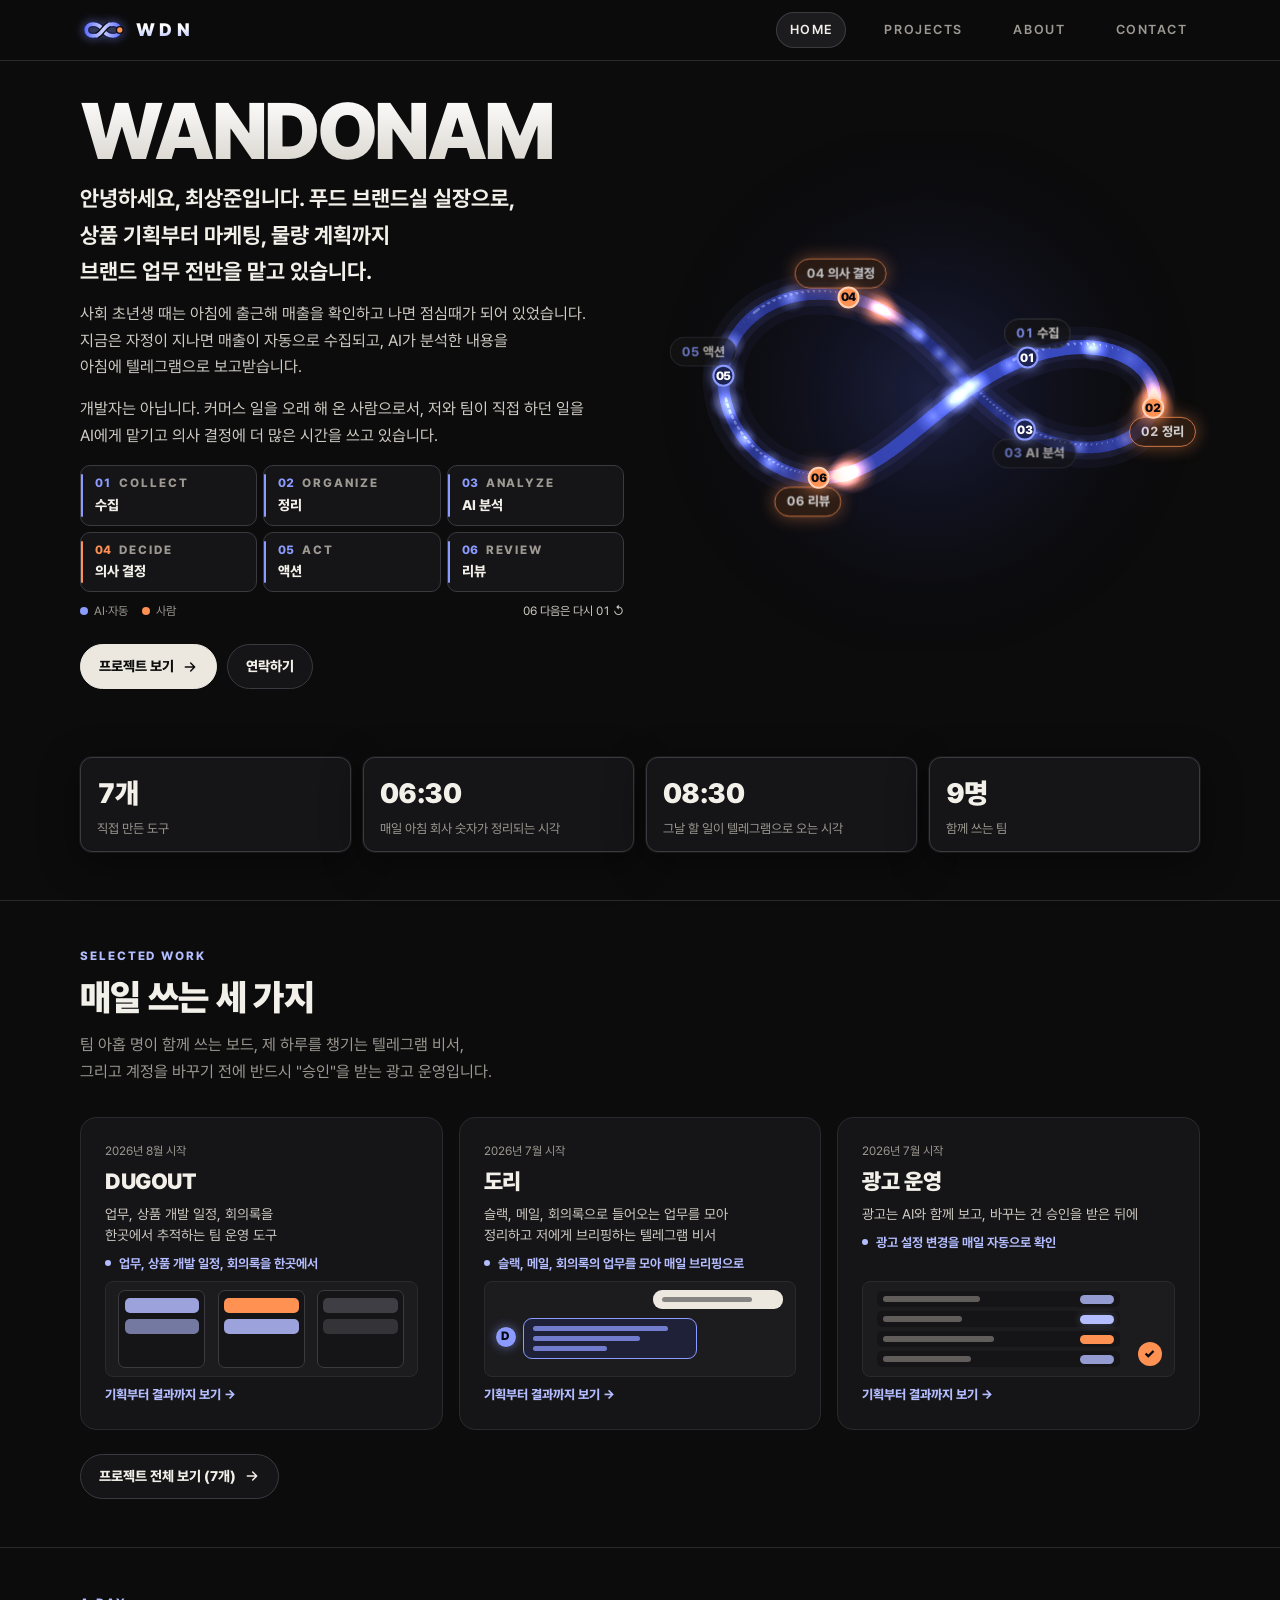
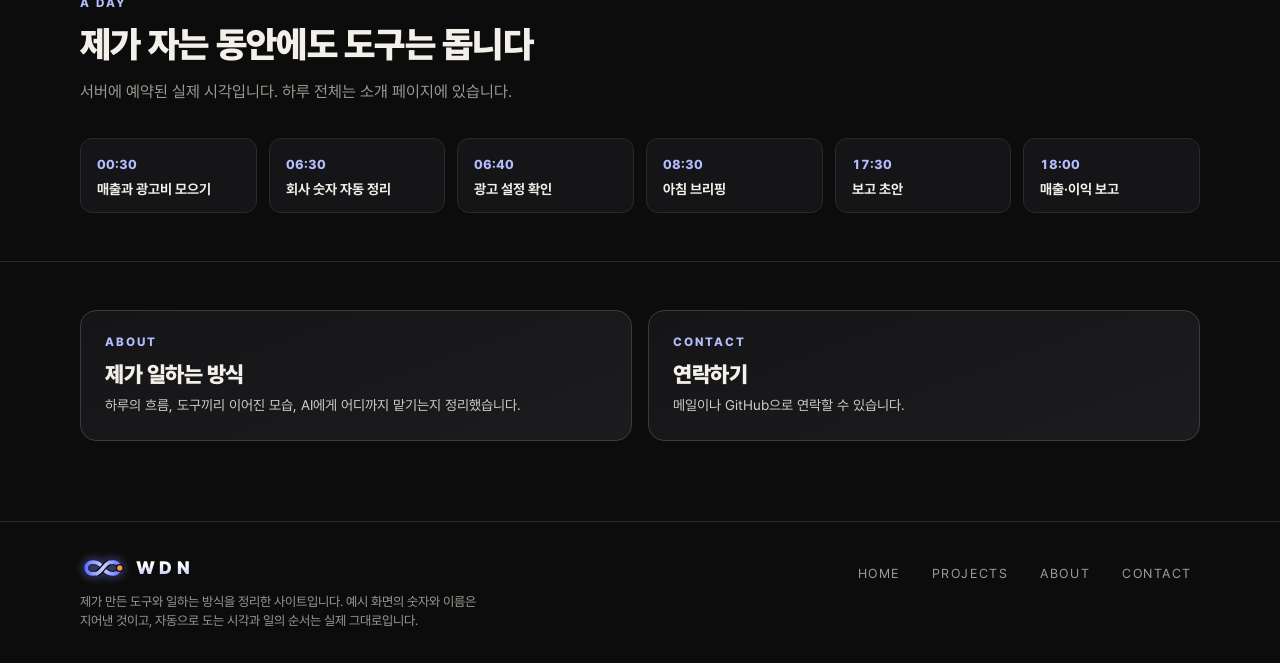
==== commit 37affb85: "DUGOUT·도리 서술 확장: 결과 칸을 실제 기록으로, 팀 9명 Co-Authored-By: Claude Fable 5.2 <noreply@anthropic.com>" ====
--- a/index.html
+++ b/index.html
@@ -60,22 +60,22 @@
     <div class="stat"><b>7개</b><span>직접 만든 도구</span></div>
     <div class="stat"><b>06:30</b><span>매일 아침 회사 숫자가 정리되는 시각</span></div>
     <div class="stat"><b>08:30</b><span>그날 할 일이 텔레그램으로 오는 시각</span></div>
-    <div class="stat"><b>6명</b><span>함께 쓰는 팀</span></div>
+    <div class="stat"><b>9명</b><span>함께 쓰는 팀</span></div>
   </div>
 </div></section>
 <section class="sec tight"><div class="wrap">
-  <div class="sec-head"><div class="kicker" lang="en">SELECTED WORK</div><h2>매일 쓰는 세 가지</h2><p>팀 여섯 명이 매일 쓰는 보드, 제 하루를 챙기는 텔레그램 비서, 그리고 계정을 바꾸기 전에 반드시 "승인"을 받는 광고 운영입니다.</p></div>
+  <div class="sec-head"><div class="kicker" lang="en">SELECTED WORK</div><h2>매일 쓰는 세 가지</h2><p>팀 아홉 명이 함께 쓰는 보드, 제 하루를 챙기는 텔레그램 비서, 그리고 계정을 바꾸기 전에 반드시 "승인"을 받는 광고 운영입니다.</p></div>
   <div class="pgrid"><a class="pcard reveal" href="projects/dugout.html">
   <div class="pc-top"><span class="when">2026년 8월 시작</span></div>
-  <h3>DUGOUT</h3><p>팀 여섯 명이 함께 쓰는 업무 보드</p>
-  <div class="pc-out">팀 하루 보고가 보드 한곳에</div>
+  <h3>DUGOUT</h3><p>업무, 상품 개발 일정, 회의록을 한곳에서 추적하는 팀 운영 도구</p>
+  <div class="pc-out">업무, 상품 개발 일정, 회의록을 한곳에서</div>
   <div class="mini-fig" aria-hidden="true"><div class="mf mf-dg"><span class="col"></span><span class="col"></span><span class="col"></span><span class="cd c1"></span><span class="cd c2"></span><span class="cd c3"></span><span class="cd c4"></span><span class="cd mv"></span><span class="cd nw"></span></div></div>
   <span class="go">기획부터 결과까지 보기 →</span>
 </a>
 <a class="pcard reveal" href="projects/dori.html">
   <div class="pc-top"><span class="when">2026년 7월 시작</span></div>
-  <h3>도리</h3><p>텔레그램으로 제 하루를 챙기는 AI 비서</p>
-  <div class="pc-out">아침 브리핑과 저녁 보고 초안이 자동으로</div>
+  <h3>도리</h3><p>슬랙, 메일, 회의록으로 들어오는 업무를 모아 정리하고 저에게 브리핑하는 텔레그램 비서</p>
+  <div class="pc-out">슬랙, 메일, 회의록의 업무를 모아 매일 브리핑으로</div>
   <div class="mini-fig" aria-hidden="true"><div class="mf mf-dori"><div class="b me"><i style="width:80%"></i></div><span class="av">D</span><div class="dots"><span></span><span></span><span></span></div><div class="b dr"><i class="l1"></i><i class="l2"></i><i class="l3"></i></div></div></div>
   <span class="go">기획부터 결과까지 보기 →</span>
 </a>
--- a/assets/site.css
+++ b/assets/site.css
@@ -529,6 +529,7 @@
 @media (min-width:601px){.pcard.wide{grid-template-rows:auto auto auto auto 1fr auto}.pcard.wide .pc-out{grid-column:1}.pcard.wide .go{grid-row:6}.pcard.wide .mini-fig{grid-row:1/7}}
 .pc-out{font-size:var(--fs-13);font-weight:700;color:var(--brand);line-height:1.5;display:flex;gap:8px;align-items:baseline}
 .pc-out::before{content:"";flex:none;width:6px;height:6px;border-radius:50%;background:var(--brand);transform:translateY(-2px)}
+.outcome .oc:last-child:nth-child(odd){grid-column:1/-1}
 @media (max-width:640px){.outcome{grid-template-columns:1fr}.outcome .oc{padding:16px 20px}}
 .stages{list-style:none;margin:var(--s4) 0 0;padding:0;display:grid;grid-template-columns:repeat(3,minmax(0,1fr));gap:6px;max-width:560px}
 .stages li{position:relative;background:var(--surface);border:1px solid var(--line-2);border-radius:10px;padding:8px 12px 9px 14px;display:grid;grid-template-columns:auto 1fr;column-gap:8px;align-items:baseline;overflow:hidden}
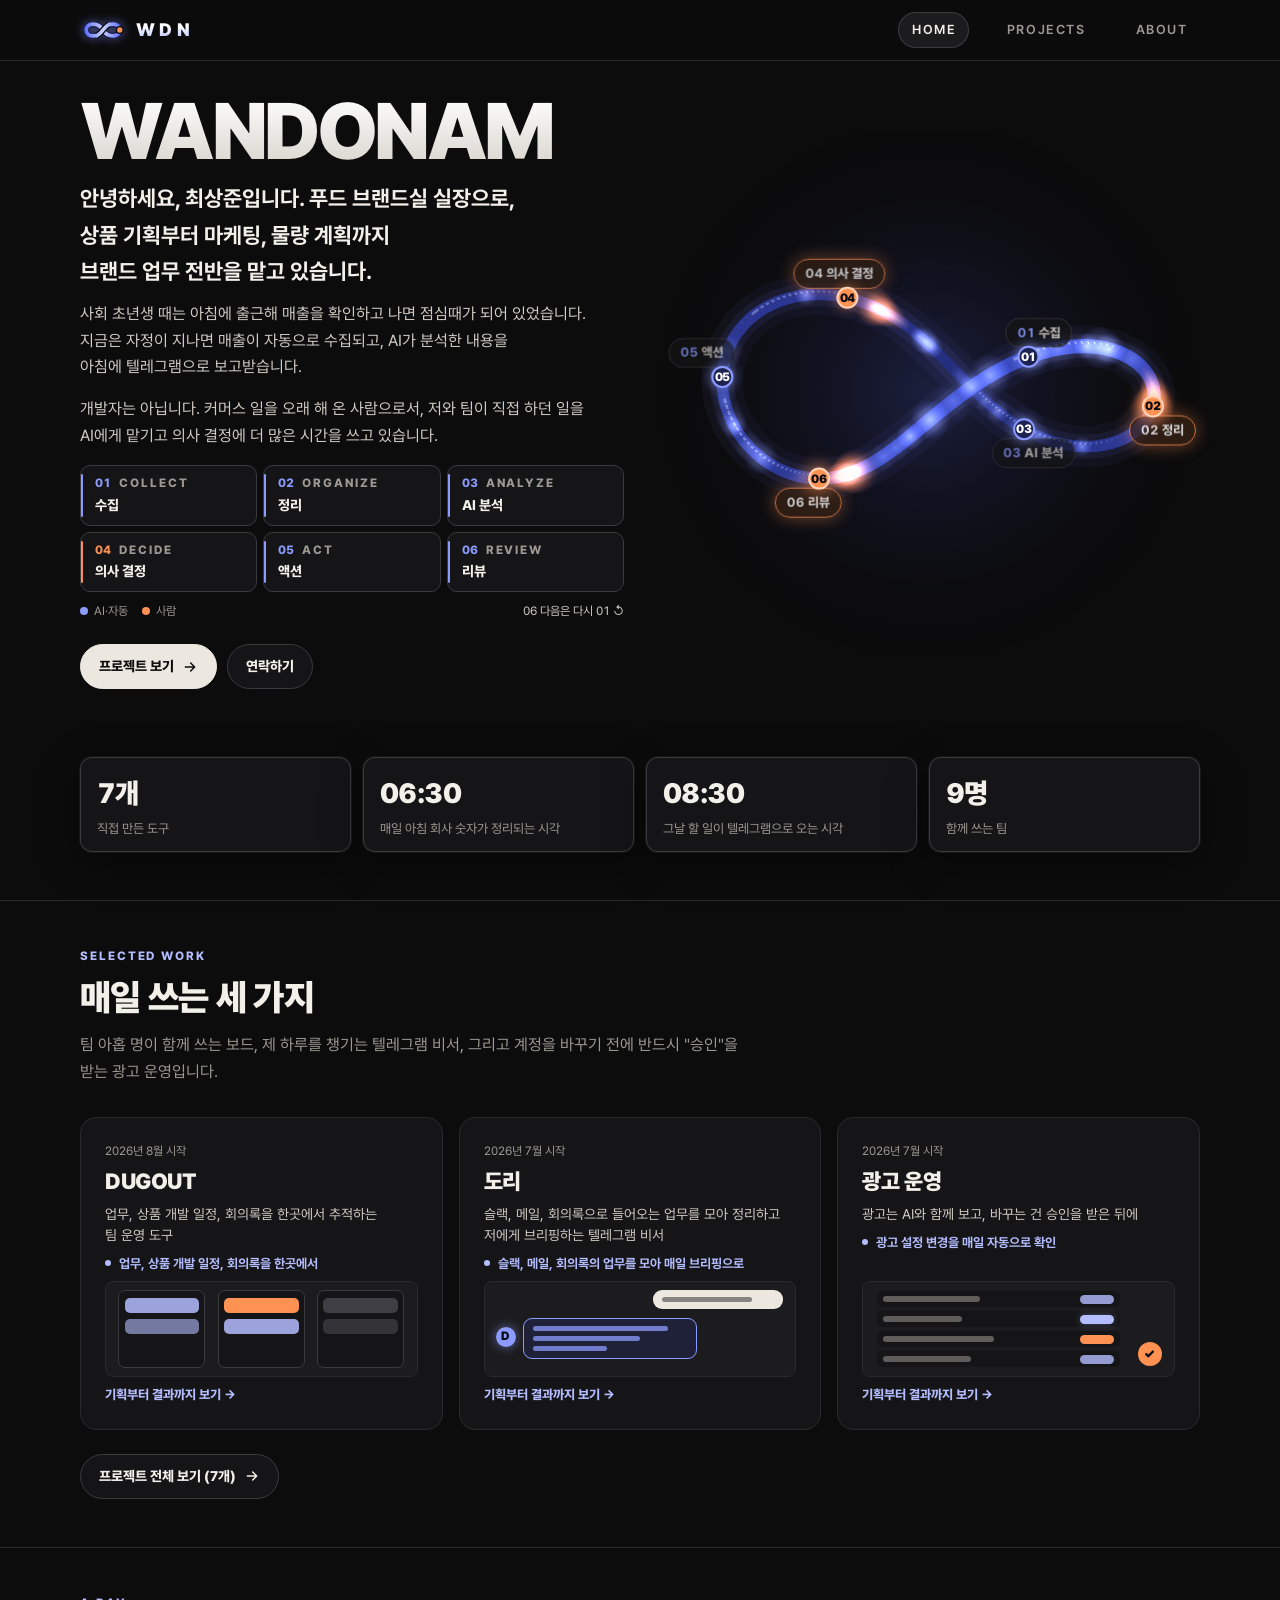
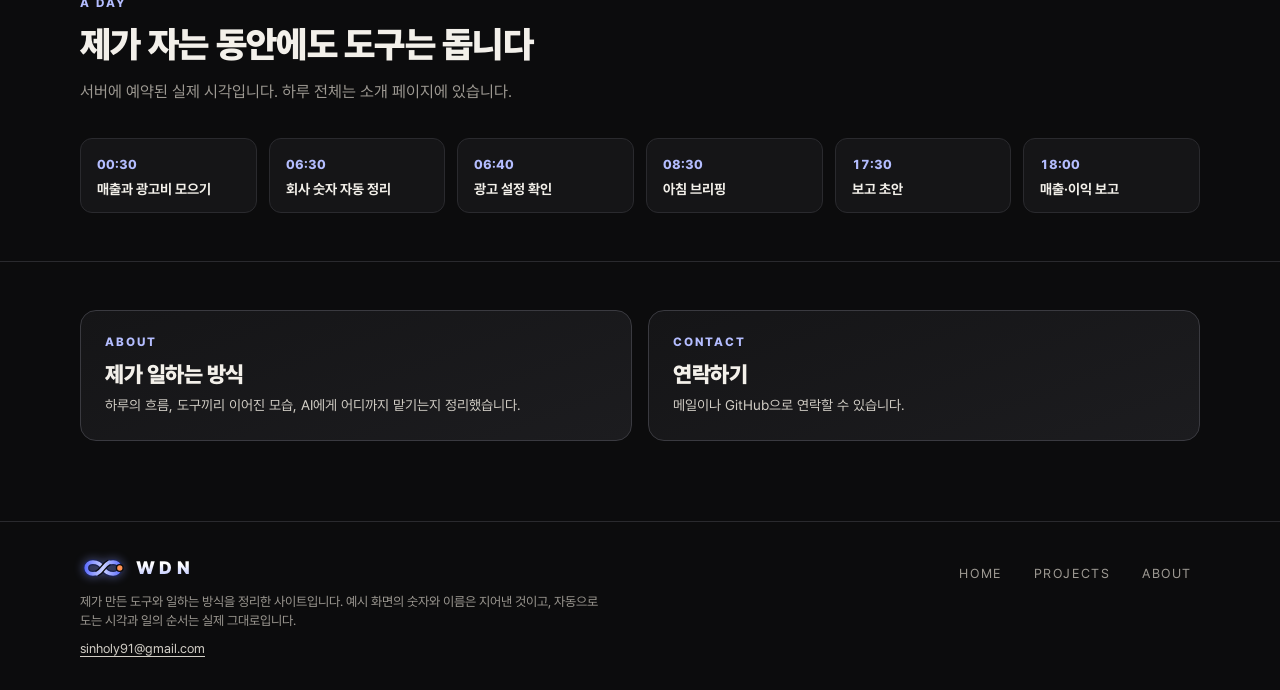
==== commit 9ba4003c: "줄바꿈 정리, 연락 페이지를 소개 하단·푸터로 이동 Co-Authored-By: Claude Fable 5.2 <noreply@anthropic.com>" ====
--- a/index.html
+++ b/index.html
@@ -21,7 +21,7 @@
   <div class="wrap">
     <a class="logo" href="index.html" aria-label="WDN 홈"><span class="logo-mark"><svg class="mark" viewBox="0 0 40 24" aria-hidden="true" focusable="false"><defs><linearGradient id="lgh" x1="4" y1="0" x2="36" y2="0" gradientUnits="userSpaceOnUse"><stop offset="0" stop-color="#5B6BFF"/><stop offset=".5" stop-color="#C9D0FF"/><stop offset="1" stop-color="#5B6BFF"/></linearGradient></defs><path d="M20 12 C24 5.2 34.6 5.2 34.6 12 C34.6 18.8 24 18.8 20 12 C16 5.2 5.4 5.2 5.4 12 C5.4 18.8 16 18.8 20 12 Z" fill="none" stroke="#1C2350" stroke-width="5.6" stroke-linejoin="round"/><path d="M20 12 C24 5.2 34.6 5.2 34.6 12 C34.6 18.8 24 18.8 20 12 C16 5.2 5.4 5.2 5.4 12 C5.4 18.8 16 18.8 20 12 Z" fill="none" stroke="url(#lgh)" stroke-width="3.2" stroke-linejoin="round"/><path d="M14.6 16.9 C17 15.6 18.6 14 20 12 C21.4 10 23 8.4 25.4 7.1" fill="none" stroke="#0C0C0D" stroke-width="5.4" stroke-linecap="butt"/><path d="M14.6 16.9 C17 15.6 18.6 14 20 12 C21.4 10 23 8.4 25.4 7.1" fill="none" stroke="url(#lgh)" stroke-width="3.2" stroke-linecap="round"/><circle class="dot" cx="34.6" cy="12" r="2.9" fill="#FF9152" stroke="#0C0C0D" stroke-width="1.2"/></svg></span><b class="logo-word">WDN</b></a>
     <button class="nav-toggle" id="navToggle" type="button" aria-label="메뉴 열기" aria-expanded="false" aria-controls="siteNav"><span></span><span></span><span></span></button>
-    <nav class="site-nav" id="siteNav" aria-label="사이트 메뉴"><a href="index.html" aria-current="page" lang="en">HOME</a><a href="projects.html" lang="en">PROJECTS</a><a href="about.html" lang="en">ABOUT</a><a href="contact.html" lang="en">CONTACT</a></nav>
+    <nav class="site-nav" id="siteNav" aria-label="사이트 메뉴"><a href="index.html" aria-current="page" lang="en">HOME</a><a href="projects.html" lang="en">PROJECTS</a><a href="about.html" lang="en">ABOUT</a></nav>
   </div>
 </header>
 <main id="main">
@@ -37,7 +37,7 @@
       <div class="stage-key"><span><i class="dot d-ai"></i>AI·자동</span><span><i class="dot d-hu"></i>사람</span><span class="back">06 다음은 다시 01 ↺</span></div>
       <div class="btn-row">
         <a class="cta pri" href="projects.html">프로젝트 보기 <svg viewBox="0 0 24 24"><path d="M5 12h14M13 6l6 6-6 6"/></svg></a>
-        <a class="cta" href="contact.html">연락하기</a>
+        <a class="cta" href="about.html#contact">연락하기</a>
       </div>
     </div>
     <div class="loop-stage" id="loopStage">
@@ -67,22 +67,22 @@
   <div class="sec-head"><div class="kicker" lang="en">SELECTED WORK</div><h2>매일 쓰는 세 가지</h2><p>팀 아홉 명이 함께 쓰는 보드, 제 하루를 챙기는 텔레그램 비서, 그리고 계정을 바꾸기 전에 반드시 "승인"을 받는 광고 운영입니다.</p></div>
   <div class="pgrid"><a class="pcard reveal" href="projects/dugout.html">
   <div class="pc-top"><span class="when">2026년 8월 시작</span></div>
-  <h3>DUGOUT</h3><p>업무, 상품 개발 일정, 회의록을 한곳에서 추적하는 팀 운영 도구</p>
-  <div class="pc-out">업무, 상품 개발 일정, 회의록을 한곳에서</div>
+  <h3>DUGOUT</h3><p>업무, <span class="u">상품 개발 일정,</span> 회의록을 한곳에서 추적하는 팀 운영 도구</p>
+  <div class="pc-out"><span>업무, <span class="u">상품 개발 일정,</span> <span class="u">회의록을 한곳에서</span></span></div>
   <div class="mini-fig" aria-hidden="true"><div class="mf mf-dg"><span class="col"></span><span class="col"></span><span class="col"></span><span class="cd c1"></span><span class="cd c2"></span><span class="cd c3"></span><span class="cd c4"></span><span class="cd mv"></span><span class="cd nw"></span></div></div>
   <span class="go">기획부터 결과까지 보기 →</span>
 </a>
 <a class="pcard reveal" href="projects/dori.html">
   <div class="pc-top"><span class="when">2026년 7월 시작</span></div>
   <h3>도리</h3><p>슬랙, 메일, 회의록으로 들어오는 업무를 모아 정리하고 저에게 브리핑하는 텔레그램 비서</p>
-  <div class="pc-out">슬랙, 메일, 회의록의 업무를 모아 매일 브리핑으로</div>
+  <div class="pc-out"><span>슬랙, 메일, <span class="u">회의록의 업무를 모아 매일 브리핑으로</span></span></div>
   <div class="mini-fig" aria-hidden="true"><div class="mf mf-dori"><div class="b me"><i style="width:80%"></i></div><span class="av">D</span><div class="dots"><span></span><span></span><span></span></div><div class="b dr"><i class="l1"></i><i class="l2"></i><i class="l3"></i></div></div></div>
   <span class="go">기획부터 결과까지 보기 →</span>
 </a>
 <a class="pcard reveal" href="projects/ads.html">
   <div class="pc-top"><span class="when">2026년 7월 시작</span></div>
-  <h3>광고 운영</h3><p>광고는 AI와 함께 보고, 바꾸는 건 승인을 받은 뒤에</p>
-  <div class="pc-out">광고 설정 변경을 매일 자동으로 확인</div>
+  <h3>광고 운영</h3><p><span class="u">광고는 AI와 함께 보고,</span> <span class="u">바꾸는 건 승인을 받은 뒤에</span></p>
+  <div class="pc-out"><span><span class="u">광고 설정 변경을 매일 자동으로 확인</span></span></div>
   <div class="mini-fig" aria-hidden="true"><div class="mf mf-ads"><div class="scan"></div><div class="ar"><i></i><span class="ch c-keep"></span></div><div class="ar"><i style="width:34%"></i><span class="ch c-win"></span></div><div class="ar"><i style="width:48%"></i><span class="ch c-rev"></span></div><div class="ar"><i style="width:38%"></i><span class="ch c-keep"></span></div><span class="ok">✓</span></div></div>
   <span class="go">기획부터 결과까지 보기 →</span>
 </a></div>
@@ -95,15 +95,16 @@
 <section class="sec tight"><div class="wrap">
   <div class="cta-band">
     <a class="reveal" href="about.html"><div class="kicker" lang="en">ABOUT</div><h3>제가 일하는 방식</h3><p>하루의 흐름, 도구끼리 이어진 모습, AI에게 어디까지 맡기는지 정리했습니다.</p></a>
-    <a class="reveal" href="contact.html"><div class="kicker" lang="en">CONTACT</div><h3>연락하기</h3><p>메일이나 GitHub으로 연락할 수 있습니다.</p></a>
+    <a class="reveal" href="about.html#contact"><div class="kicker" lang="en">CONTACT</div><h3>연락하기</h3><p>메일이나 GitHub으로 연락할 수 있습니다.</p></a>
   </div>
 </div></section>
 </main>
 <footer class="site-foot">
   <div class="wrap">
     <div><a class="logo" href="index.html" aria-label="WDN 홈"><span class="logo-mark"><svg class="mark" viewBox="0 0 40 24" aria-hidden="true" focusable="false"><defs><linearGradient id="lgf" x1="4" y1="0" x2="36" y2="0" gradientUnits="userSpaceOnUse"><stop offset="0" stop-color="#5B6BFF"/><stop offset=".5" stop-color="#C9D0FF"/><stop offset="1" stop-color="#5B6BFF"/></linearGradient></defs><path d="M20 12 C24 5.2 34.6 5.2 34.6 12 C34.6 18.8 24 18.8 20 12 C16 5.2 5.4 5.2 5.4 12 C5.4 18.8 16 18.8 20 12 Z" fill="none" stroke="#1C2350" stroke-width="5.6" stroke-linejoin="round"/><path d="M20 12 C24 5.2 34.6 5.2 34.6 12 C34.6 18.8 24 18.8 20 12 C16 5.2 5.4 5.2 5.4 12 C5.4 18.8 16 18.8 20 12 Z" fill="none" stroke="url(#lgf)" stroke-width="3.2" stroke-linejoin="round"/><path d="M14.6 16.9 C17 15.6 18.6 14 20 12 C21.4 10 23 8.4 25.4 7.1" fill="none" stroke="#0C0C0D" stroke-width="5.4" stroke-linecap="butt"/><path d="M14.6 16.9 C17 15.6 18.6 14 20 12 C21.4 10 23 8.4 25.4 7.1" fill="none" stroke="url(#lgf)" stroke-width="3.2" stroke-linecap="round"/><circle class="dot" cx="34.6" cy="12" r="2.9" fill="#FF9152" stroke="#0C0C0D" stroke-width="1.2"/></svg></span><b class="logo-word">WDN</b></a>
-      <p style="margin-top:10px">제가 만든 도구와 일하는 방식을 정리한 사이트입니다. 예시 화면의 숫자와 이름은 지어낸 것이고, 자동으로 도는 시각과 일의 순서는 실제 그대로입니다.</p></div>
-    <nav class="fl" aria-label="바닥 메뉴"><a href="index.html" lang="en">HOME</a><a href="projects.html" lang="en">PROJECTS</a><a href="about.html" lang="en">ABOUT</a><a href="contact.html" lang="en">CONTACT</a></nav>
+      <p style="margin-top:10px">제가 만든 도구와 일하는 방식을 정리한 사이트입니다. 예시 화면의 숫자와 이름은 지어낸 것이고, 자동으로 도는 시각과 일의 순서는 실제 그대로입니다.</p>
+      <p class="foot-mail"><a href="mailto:sinholy91@gmail.com">sinholy91@gmail.com</a></p></div>
+    <nav class="fl" aria-label="바닥 메뉴"><a href="index.html" lang="en">HOME</a><a href="projects.html" lang="en">PROJECTS</a><a href="about.html" lang="en">ABOUT</a></nav>
   </div>
 </footer>
 <script src="assets/site.js"></script>
--- a/assets/site.css
+++ b/assets/site.css
@@ -236,8 +236,8 @@
 @media (max-width:560px){.stepper small{display:none}.stepper b{font-size:var(--fs-14);line-height:1.5}}
 .phase{padding:var(--s6) 0;border-top:1px solid var(--line);scroll-margin-top:72px}
 .phase-head h2{font-size:var(--fs-h3);font-weight:900}
-.phase p.body{font-size:var(--fs-16);color:var(--ink-2);max-width:62ch;margin-bottom:var(--s3)}
-.bul{list-style:none;padding:0;margin:0 0 var(--s4);display:grid;gap:8px;max-width:70ch}
+.phase p.body{font-size:var(--fs-16);color:var(--ink-2);max-width:42em;margin-bottom:var(--s3)}
+.bul{list-style:none;padding:0;margin:0 0 var(--s4);display:grid;gap:8px;max-width:42em}
 .bul li{position:relative;padding-left:20px;font-size:var(--fs-16);color:var(--ink-2)}
 .bul li::before{content:"";position:absolute;left:4px;top:.62em;width:7px;height:7px;border-radius:50%;background:var(--bul);box-shadow:var(--pt-glow)}
 .tl{list-style:none;margin:0 0 var(--s5);padding:0;display:grid;gap:0;max-width:760px}
@@ -286,7 +286,10 @@
 .site-foot .wrap{display:flex;flex-wrap:wrap;gap:var(--s4);justify-content:space-between;align-items:flex-start}
 .site-foot .fl{display:flex;flex-wrap:wrap;gap:6px 16px;font-size:var(--fs-14);line-height:1.5}
 .site-foot .fl a:hover{color:var(--ink)}
-.site-foot p{font-size:var(--fs-13);color:var(--muted);max-width:52ch;line-height:1.5}
+.site-foot p{font-size:var(--fs-13);color:var(--muted);max-width:40em;line-height:1.5}
+.site-foot .foot-mail{margin-top:8px}
+.site-foot .foot-mail a{color:var(--ink-2);text-underline-offset:3px}
+.site-foot .foot-mail a:hover{color:var(--ink)}
 .sec.tight{padding:var(--s7) 0}
 @media (max-width:640px){.loop-stage .loop-label{display:none!important}}
 .pcard .mini-fig{border-radius:var(--r-sm);background:var(--surface-2);border:1px solid var(--line);margin-top:auto;height:96px;position:relative;overflow:hidden;display:block;place-items:initial}
@@ -462,7 +465,7 @@
 .home-hero + .sec{border-top:0;padding-top:var(--s3)}
 @media (max-width:960px){.home-hero .wrap{grid-template-columns:1fr}}
 .home-hero .hero-goal{font-size:var(--fs-16);color:var(--ink-2);margin:0 0 var(--s4);max-width:46ch}
-.page-head .lead.greet{max-width:62ch;line-height:1.75}
+.page-head .lead.greet{max-width:44em;line-height:1.75}
 .logo-mark .mark{filter:drop-shadow(0 0 5px rgba(140,155,255,.45))}
 .logo-mark .mark .dot{transform-box:fill-box;transform-origin:center;transition:transform .25s}
 .logo:hover .mark .dot,.logo:focus-visible .mark .dot{transform:scale(1.35)}
@@ -477,9 +480,10 @@
 .phase-head .k{border:1px solid var(--line-2);border-radius:999px;padding:4px 10px 4px 11px;white-space:nowrap}
 .site-nav a,.site-foot .fl a{letter-spacing:.12em;font-size:var(--fs-13);line-height:1.5}
 :root{--r-lg:16px;--r-md:12px;--r-sm:8px;--s1:4px;--s2:8px;--s3:12px;--s4:16px;--s5:24px;--s6:32px;--s7:48px;--s8:80px;--bg:#0C0C0D;--surface:#151517;--surface-2:#1C1C1F;--ink:#F3F0EA;--ink-2:#D2CEC6;--muted:#9E9A93;--line:#2A2A2E;--line-2:#3A3A40;--brand:#B4BDFF;--brand-hi:#C9D0FF;--brand-soft:#1E2138;--brand-ink:#0C0C0D;--brand-glow:rgba(180,189,255,.3);--btn:#ECE8E0;--btn-hi:#FFFFFF;--btn-press:#D6D1C7;--btn-ink:#0C0C0D;--me:#ECE8E0;--ai:#8C9BFF;--ai-soft:#1E2138;--ai-ink:#070A12;--ai-glow:rgba(140,155,255,.45);--loop-blue:#8C9BFF;--human:#FF9152;--human-soft:#3A2416;--human-ink:#070A12;--auto:#9E9A93;--auto-soft:#1C1C1F;--glow:0 0 0 1px rgba(255,255,255,.06),0 10px 40px rgba(0,0,0,.45);--shadow:0 1px 2px rgba(0,0,0,.5),0 8px 28px rgba(0,0,0,.4);--top-bg:rgba(12,12,13,.82);--wash:rgba(255,255,255,.035);--title-a:#FFFFFF;--title-b:#D9D5CE;--label-bg:rgba(21,21,23,.86);--btn-glow:none;--pt-glow:none;--bul:var(--muted);--flow:#6E6B66;--flow-op:1;--box-line:#4A4A51;--well:var(--surface);--bar-2:#3E3E44;--bar-3:#333338;--hover-ring:var(--line-2);--tw-shade:rgba(0,0,0,.55);--ba-line:var(--brand);--ba-bg:var(--surface-2);--maybe-bg:var(--surface);--avatar-bg:var(--surface-2);--avatar-glow:none;color-scheme:dark;--mono:"Pretendard","Apple SD Gothic Neo","Malgun Gothic",sans-serif;--fs-12:12px;--fs-13:13px;--fs-14:14px;--fs-16:16px;--fs-18:18px;--fs-22:22px;--fs-28:28px;--fs-sub:clamp(18px,2.2vw,22px);--fs-h3:clamp(22px,3vw,28px);--fs-h2:clamp(28px,3.6vw,36px);--fs-h1:clamp(32px,5vw,52px);--fs-hero:clamp(40px,6.2vw,80px)}
-body{margin:0;color:var(--ink);font-family:"Pretendard","Apple SD Gothic Neo","Malgun Gothic",sans-serif;font-size:var(--fs-16);-webkit-text-size-adjust:100%;overflow-x:hidden;word-break:keep-all;overflow-wrap:break-word;background:var(--bg);line-height:1.65}
-h1,h2,h3,.lead,.hero-sub,.sec-head p,.pcard p{text-wrap:balance}
-p,li,dd,.ba-b,.ba-a,.tl .x{text-wrap:pretty}
+body{margin:0;color:var(--ink);font-family:"Pretendard","Apple SD Gothic Neo","Malgun Gothic",sans-serif;font-size:var(--fs-16);-webkit-text-size-adjust:100%;overflow-x:hidden;word-break:keep-all;overflow-wrap:break-word;background:var(--bg);line-height:1.65;text-wrap:pretty}
+h1,h2,h3,.hero-sub{text-wrap:balance}
+.u{display:inline-block;max-width:100%}
+.lead b{white-space:nowrap}
 .sec-head h2{font-size:var(--fs-h2);font-weight:900;margin-bottom:var(--s3);letter-spacing:-.02em}
 .page-head h1{font-size:var(--fs-h1);font-weight:900;margin-bottom:var(--s3);letter-spacing:-.03em;line-height:1.15}
 .tag,.cta,th,.keys li>b,.conf,.pcard .when,.pcard .pno,.ba-b span,.ba-a span,.block-t{white-space:nowrap}
@@ -495,12 +499,12 @@
 .apply-grid h3{font-size:var(--fs-16);font-weight:800;margin-bottom:6px;display:flex;align-items:center;gap:8px;position:relative}
 .apply-grid h3 .dot{position:absolute;left:-16px;top:50%;margin-top:-5px}
 .stat span{color:var(--muted);display:block;font-size:var(--fs-13);line-height:1.45;margin-top:4px}
-@media (max-width:640px){.site-foot .fl{display:grid;grid-template-columns:repeat(2,max-content);column-gap:32px;row-gap:0}.site-foot .fl a{padding:0;min-height:44px}}
+@media (max-width:640px){.site-foot .fl{display:grid;grid-template-columns:repeat(3,max-content);column-gap:32px;row-gap:0}.site-foot .fl a{padding:0;min-height:44px}}
 .block-t{font-size:var(--fs-13);font-weight:800;color:var(--muted);display:flex;align-items:center;gap:var(--s2);margin:0 0 12px;line-height:1.5}
 *+.block-t{margin-top:40px}
-main p{max-width:62ch}
+main p{max-width:42em}
 .home-hero .hero-sub,.home-hero .hero-goal,.home-hero .lede{max-width:560px}
-.intro-card p{color:var(--ink-2);max-width:62ch}
+.intro-card p{color:var(--ink-2);max-width:42em}
 .crumb a{color:var(--muted);display:inline-flex;align-items:center;min-height:40px;padding:0 4px;margin-left:-4px;margin-right:-4px}
 .tl li::before{content:"";position:absolute;top:16px;width:12px;height:12px;border-radius:50%;background:var(--bg);border:2px solid var(--brand);box-shadow:var(--pt-glow);left:-9px}
 details.maybe{margin-top:var(--s5);border:1px dashed var(--line-2);border-radius:var(--r-md);background:var(--maybe-bg);padding:0 16px}
@@ -510,7 +514,7 @@
 .pcard .pc-top{display:flex;align-items:center;justify-content:flex-start;gap:12px}
 @media (min-width:861px){.team-fig{grid-template-columns:minmax(0,560px) minmax(0,1fr)}}
 .roles{list-style:none;margin:0;padding:0;display:grid;gap:10px;max-width:520px}
-.page-head .lead{max-width:56ch;font-size:var(--fs-18);color:var(--ink);line-height:1.5}
+.page-head .lead{max-width:44em;font-size:var(--fs-18);color:var(--ink);line-height:1.5}
 .page-head .relief{color:var(--brand);font-size:var(--fs-14);font-weight:600;margin-top:10px}
 @media (max-width:640px){.sec{padding:56px 0}.sec.tight{padding:40px 0}.pcard,.who-card,.day{padding:20px}}
 .bar-svg text{font-size:var(--fs-14)}
